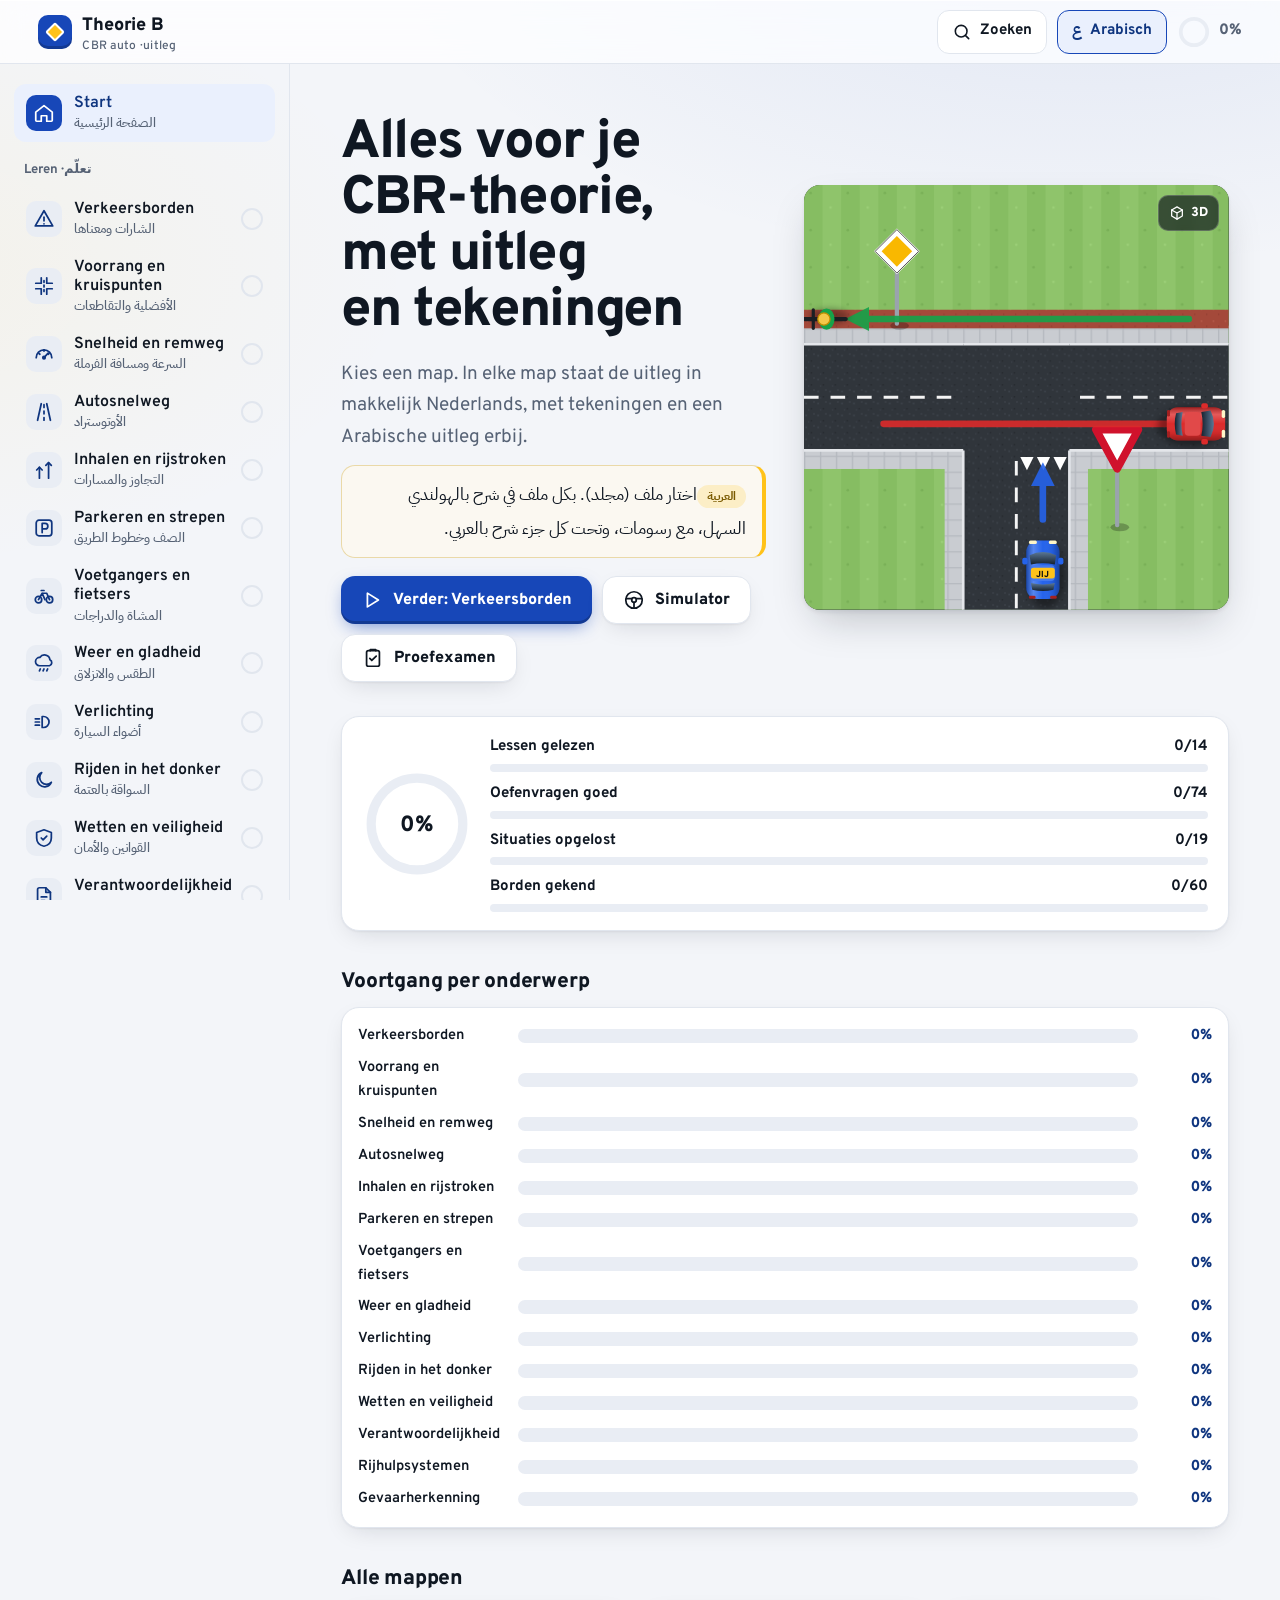
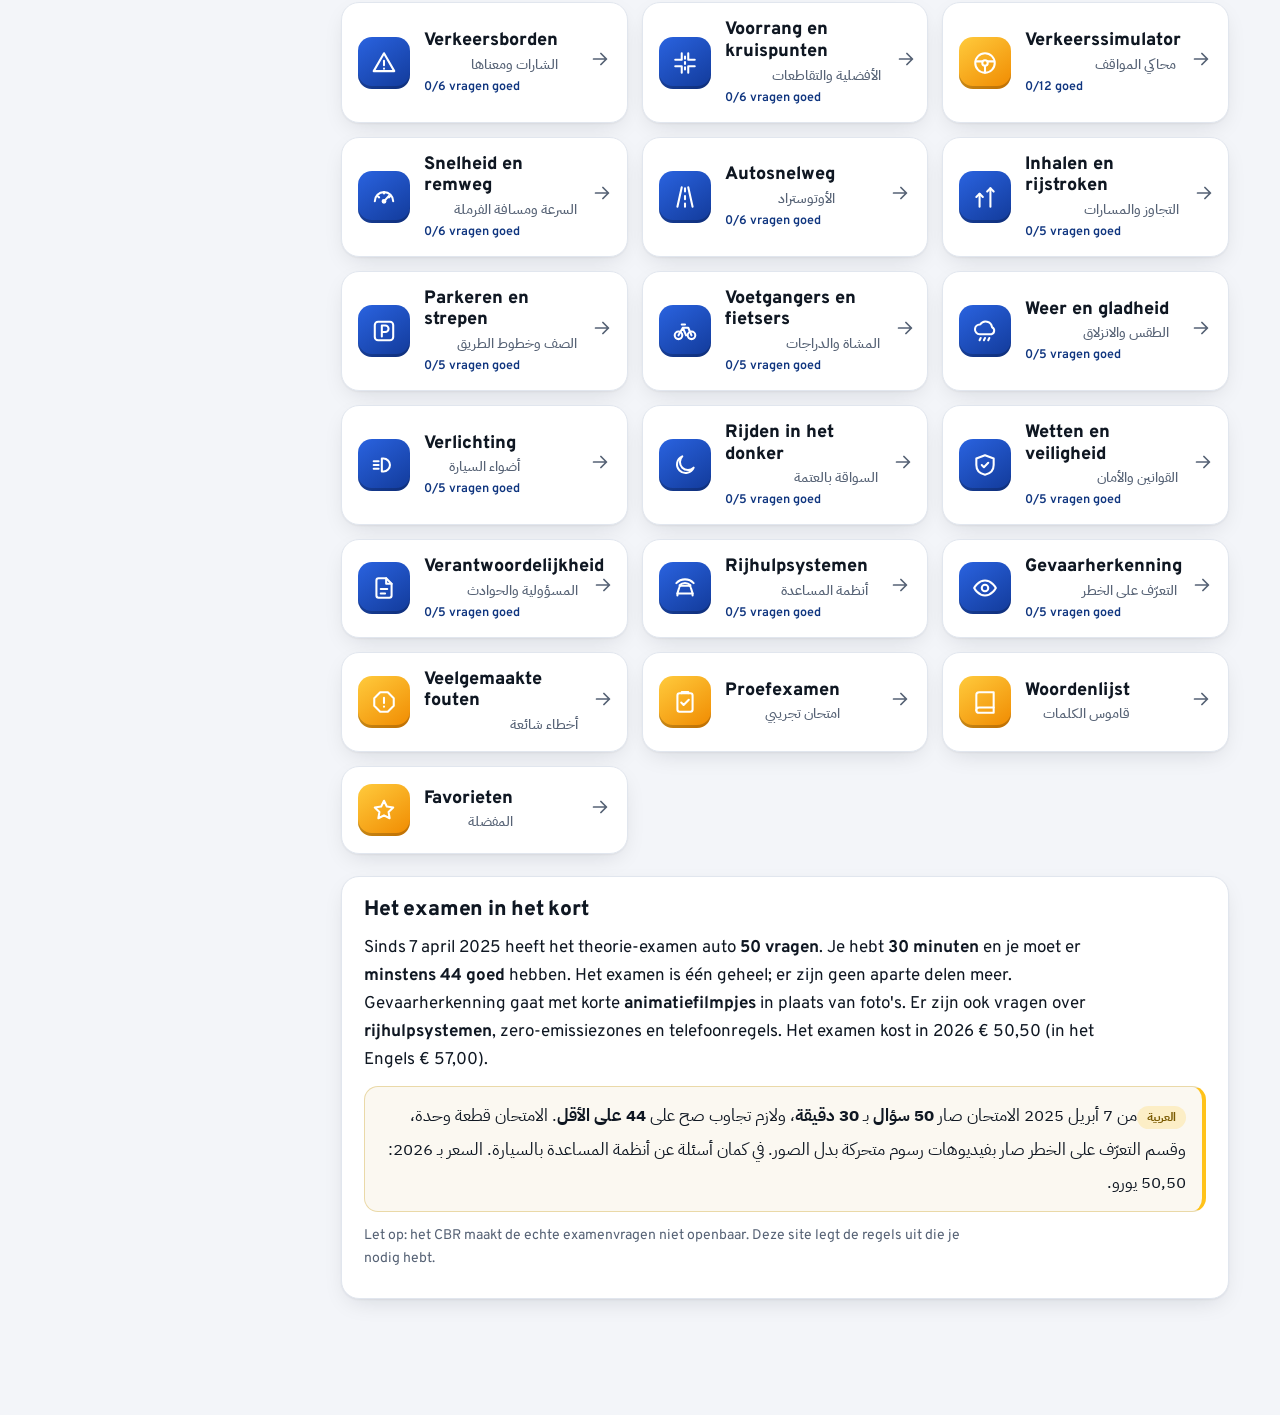
==== index.html @ 8a7d050e "Theorie B: studiesite CBR auto (uitleg, simulator, oefenvragen, proefexamen) Co-Authored-By: Claude " ====
<!DOCTYPE html>
<html lang="nl">
<head>
<meta charset="utf-8">
<meta name="viewport" content="width=device-width, initial-scale=1">
<title>Theorie Auto B – Uitleg</title>
<link rel="preconnect" href="https://fonts.googleapis.com">
<link rel="preconnect" href="https://fonts.gstatic.com" crossorigin>
<link href="https://fonts.googleapis.com/css2?family=Overpass:wght@400;500;600;700;800&family=IBM+Plex+Sans+Arabic:wght@400;500;600;700&display=swap" rel="stylesheet">
<link rel="stylesheet" href="assets/app.css">
<script>new MutationObserver(()=>{for(const c of document.querySelectorAll('.stack td:not([data-l])')){let i=0,p=c;while(p=p.previousElementSibling)i+=p.colSpan;c.dataset.l=c.closest('table').rows[0].cells[i]?.textContent||''}}).observe(document,{childList:true,subtree:true})</script>
</head>
<body>
<svg width="0" height="0" style="position:absolute" aria-hidden="true"><defs>
 <linearGradient id="shine" x1="0" y1="0" x2="1" y2="1"><stop offset="0" stop-color="#fff" stop-opacity=".55"/><stop offset=".38" stop-color="#fff" stop-opacity=".12"/><stop offset=".5" stop-color="#fff" stop-opacity="0"/><stop offset="1" stop-color="#000" stop-opacity=".14"/></linearGradient>
 <linearGradient id="gProg" x1="0" y1="0" x2="1" y2="1"><stop offset="0" stop-color="#2a63e0"/><stop offset="1" stop-color="#18a058"/></linearGradient>
 <linearGradient id="body" x1="0" y1="0" x2="1" y2="0"><stop offset="0" stop-color="#000" stop-opacity=".28"/><stop offset=".22" stop-color="#fff" stop-opacity=".22"/><stop offset=".5" stop-color="#fff" stop-opacity="0"/><stop offset=".8" stop-color="#000" stop-opacity=".08"/><stop offset="1" stop-color="#000" stop-opacity=".32"/></linearGradient>
 <linearGradient id="glass" x1="0" y1="0" x2="0" y2="1"><stop offset="0" stop-color="#5b7896"/><stop offset="1" stop-color="#16222f"/></linearGradient>
 <pattern id="asph" width="9" height="9" patternUnits="userSpaceOnUse"><rect width="9" height="9" fill="#30353b"/><rect x="1" y="2" width="1.3" height="1.3" fill="#3c424a"/><rect x="5" y="6" width="1.2" height="1.2" fill="#272b30"/><rect x="7" y="1" width="1" height="1" fill="#41474f"/><rect x="3" y="7" width="1" height="1" fill="#3a3f46"/></pattern>
 <pattern id="grass" width="28" height="28" patternUnits="userSpaceOnUse"><rect width="28" height="28" fill="#8fc46b"/><rect width="14" height="28" fill="#86bd62"/><circle cx="5" cy="6" r="1" fill="#79b057"/><circle cx="20" cy="17" r="1" fill="#9bcf77"/></pattern>
 <pattern id="walk" width="12" height="12" patternUnits="userSpaceOnUse"><rect width="12" height="12" fill="#c9ccd1"/><path d="M0 .5H12M.5 0V12" stroke="#b5b9bf" stroke-width="1"/></pattern>
 <pattern id="bikep" width="9" height="9" patternUnits="userSpaceOnUse"><rect width="9" height="9" fill="#a4493a"/><rect x="2" y="3" width="1.2" height="1.2" fill="#b65a49"/><rect x="6" y="7" width="1" height="1" fill="#913d30"/></pattern>
 <pattern id="sand" width="10" height="10" patternUnits="userSpaceOnUse"><rect width="10" height="10" fill="#c9a76b"/><circle cx="2" cy="3" r="1" fill="#b8955a"/><circle cx="7" cy="7" r=".9" fill="#d8b87c"/></pattern>
 <pattern id="lot" width="10" height="10" patternUnits="userSpaceOnUse"><rect width="10" height="10" fill="#4a5058"/><rect x="3" y="4" width="1" height="1" fill="#565d66"/></pattern>
 <filter id="shadow" x="-50%" y="-50%" width="200%" height="200%"><feGaussianBlur stdDeviation="2.6"/></filter>
 <marker id="ar" viewBox="0 0 10 10" refX="5" refY="5" markerWidth="3.6" markerHeight="3.6" orient="auto-start-reverse"><path d="M0 0L10 5L0 10z" fill="context-stroke"/></marker>
</defs></svg>

<header class="top">
 <button class="tbtn" id="menuBtn" aria-label="Menu"><svg class="ico" viewBox="0 0 24 24"><path d="M4 7h16M4 12h16M4 17h16"/></svg></button>
 <a class="brand" href="#start"><i><b></b></i><span>Theorie B<small>CBR auto · uitleg</small></span></a>
 <button class="tbtn" id="searchBtn" title="Zoeken (Ctrl+K)"><svg class="ico" viewBox="0 0 24 24"><circle cx="11" cy="11" r="7"/><path d="M20 20l-4-4"/></svg><span class="lbl">Zoeken</span></button>
 <button class="tbtn on" id="arBtn" aria-pressed="true" title="Arabische uitleg tonen/verbergen"><span class="arl">ع</span><span class="lbl">Arabisch</span></button>
 <span class="pchip" title="Je voortgang"><svg viewBox="0 0 36 36"><circle cx="18" cy="18" r="14" fill="none" stroke="var(--bg2)" stroke-width="4"/><circle id="miniRing" cx="18" cy="18" r="14" fill="none" stroke="url(#gProg)" stroke-width="4" stroke-linecap="round" transform="rotate(-90 18 18)" stroke-dasharray="88" stroke-dashoffset="88"/></svg><span id="miniPct">0%</span></span>
</header>

<div class="app">
 <aside class="side" id="side">
  <nav class="nav" id="nav"></nav>
 </aside>
 <div class="scrim" id="scrim"></div>
 <main class="wrap" id="main">
<section class="view" id="v-start">
  <div class="hero">
    <div>
      <h1>Alles voor je CBR-theorie, met uitleg en tekeningen</h1>
      <p class="lead">Kies een map. In elke map staat de uitleg in makkelijk Nederlands, met tekeningen en een Arabische uitleg erbij.</p>
      <div class="ar">اختار ملف (مجلد). بكل ملف في شرح بالهولندي السهل، مع رسومات، وتحت كل جزء شرح بالعربي.</div>
    </div>
    <div data-d="hero"></div>
  </div>
  <div class="folders" id="folders"></div>
  <div class="card" style="margin-top:22px">
    <h3 style="margin-top:0">Het examen in het kort</h3>
    <p>Sinds 7 april 2025 heeft het theorie-examen auto <b>50 vragen</b>. Je hebt <b>30 minuten</b> en je moet er <b>minstens 44 goed</b> hebben. Het examen is één geheel; er zijn geen aparte delen meer. Gevaarherkenning gaat met korte <b>animatiefilmpjes</b> in plaats van foto's. Er zijn ook vragen over <b>rijhulpsystemen</b>, zero-emissiezones en telefoonregels. Het examen kost in 2026 € 50,50 (in het Engels € 57,00).</p>
    <div class="ar">من 7 أبريل 2025 الامتحان صار <b>50 سؤال</b> بـ <b>30 دقيقة</b>، ولازم تجاوب صح على <b>44 على الأقل</b>. الامتحان قطعة وحدة، وقسم التعرّف على الخطر صار بفيديوهات رسوم متحركة بدل الصور. في كمان أسئلة عن أنظمة المساعدة بالسيارة. السعر بـ 2026: 50,50 يورو.</div>
    <p class="note">Let op: het CBR maakt de echte examenvragen niet openbaar. Deze site legt de regels uit die je nodig hebt.</p>
  </div>
</section>

<section class="view" id="v-borden">
  <h2>Verkeersborden</h2>
  <p class="lead">De vorm en de kleur vertellen je al veel. Leer eerst de vormen, dan de borden zelf.</p>
  <div class="scroll"><table class="stack">
    <thead><tr><th>Vorm</th><th>Betekenis</th><th>بالعربي</th></tr></thead>
    <tbody>
      <tr><td>Rond met rode rand</td><td>Verbod: iets mag niet</td><td lang="ar">ممنوع</td></tr>
      <tr><td>Rond en blauw</td><td>Gebod: iets moet</td><td lang="ar">إجباري (لازم)</td></tr>
      <tr><td>Driehoek, punt omhoog, rode rand</td><td>Waarschuwing: let op, gevaar</td><td lang="ar">تحذير، انتبه</td></tr>
      <tr><td>Driehoek, punt omlaag</td><td>Voorrang verlenen</td><td lang="ar">أعطِ أفضلية</td></tr>
      <tr><td>Gele ruit met witte rand</td><td>Voorrangsweg: jij hebt voorrang</td><td lang="ar">طريق إلك فيه الأفضلية</td></tr>
      <tr><td>Blauwe rechthoek</td><td>Aanwijzing of informatie</td><td lang="ar">معلومة أو إرشاد</td></tr>
    </tbody>
  </table></div>
  <div id="signgroups"></div>

<h3>Alle borden: zoeken en filteren</h3>
<p>Zoek op naam of code (bijvoorbeeld <b>B6</b> of <b>parkeren</b>) of kies een soort. Tik op een bord voor een grote weergave. Met de ster bewaar je een bord in je favorieten.</p>
<div class="ar">دوّر على الشارة بالاسم أو الرمز (مثلاً B6) أو اختار نوع. اضغط على أي شارة لتشوفها كبيرة، وبالنجمة بتحفظها بالمفضلة.</div>
<div id="signcat"></div>
<div class="exam"><h4>Onthoud voor het examen</h4><ul>
<li>Rond met rode rand = <b>verbod</b>. Rond en blauw = <b>gebod</b>. Driehoek = <b>waarschuwing</b>.</li>
<li>Een omgekeerde driehoek (B6) en de achthoek (B7, STOP) zie je ook van achteren aan hun vorm.</li>
<li>Een <b>onderbord</b> onder een bord geeft extra uitleg of een uitzondering, bijvoorbeeld “uitgezonderd fietsers”.</li>
<li>Een maximumsnelheid geldt tot een nieuw snelheidsbord of een bord “einde maximumsnelheid” (A2).</li>
<li>Een <b>adviessnelheid</b> (A4, blauw vierkant) is een advies; een rond bord met rode rand (A1) is verplicht.</li>
</ul>
<div class="ar">دائرة بإطار أحمر = ممنوع. دائرة زرقا = إجباري. مثلث = تحذير. المثلث المقلوب وشارة STOP بتعرفهم من ورا من شكلهم. اللوحة الصغيرة تحت الشارة بتعطي شرح إضافي أو استثناء. السرعة القصوى بتضل لحد شارة سرعة جديدة أو شارة نهاية السرعة (A2). السرعة الاستشارية (A4، مربع أزرق) نصيحة، أما الدائرة بإطار أحمر (A1) إجبارية.</div></div>
<div class="example"><h4>Voorbeeld uit de praktijk</h4><p>Je rijdt in een woonwijk en ziet een blauw bord met een huisje en een poppetje (G5). Vanaf hier ben je op een <b>erf</b>: maximaal 15 km/u, voetgangers mogen de hele weg gebruiken en je parkeert alleen in de vakken.</p>
<div class="ar">بحي سكني بتشوف شارة زرقا عليها بيت وشخص (G5). من هون انت بمنطقة «erf»: أقصى سرعة 15 كم/س، والمشاة مسموح يمشوا بكل الشارع، والصف بس بالأماكن المخططة.</div></div>
<div class="quiz" data-topic="borden"></div>


</section>

<section class="view" id="v-voorrang">
  <h2>Voorrang</h2>
  <p class="lead">Voorrang verlenen betekent: de ander kan zonder te remmen of uit te wijken doorrijden.</p>
  <div class="ar">«إعطاء الأفضلية» يعني: تخلّي الثاني يكمّل طريقه بدون ما يضطر يفرمل أو يلف عنك.</div>
  <h3>Wat gaat boven wat?</h3>
  <ol>
    <li><b>Aanwijzingen van een verkeersregelaar</b> (bijvoorbeeld politie)</li>
    <li><b>Verkeerslichten</b></li>
    <li><b>Verkeersborden en haaientanden</b></li>
    <li><b>Gewone verkeersregels</b> (zoals: rechts gaat voor)</li>
  </ol>
  <p>Staat er een bord? Dan geldt het bord, niet de gewone regel.</p>
  <div class="ar">الترتيب من الأقوى للأضعف: ١) شرطي أو منظّم السير ٢) الإشارات الضوئية ٣) الشارات وأسنان القرش ٤) القواعد العادية (مثل: اللي من اليمين أول). إذا في شارة، بتمشي الشارة مو القاعدة العادية.</div>

  <div class="diag"><div data-d="gelijk"></div><div>
    <h3>1. Gelijkwaardig kruispunt: rechts gaat voor</h3>
    <p>Geen borden, geen haaientanden, geen lichten? Dan geef je voorrang aan <b>alle bestuurders van rechts</b>. Dat zijn ook fietsers en brommers. Voetgangers tellen hier niet als bestuurder.</p>
    <div class="order"><span>1 rode auto (van rechts)</span><span>2 jij</span></div>
    <div class="ar">تقاطع بدون شارات ولا أضواء: <b>اللي جاي من يمينك بيمرق أول</b>، حتى لو كان على دراجة.</div>
  </div></div>

  <div class="diag"><div data-d="tram"></div><div>
    <h3>2. De tram gaat voor</h3>
    <p>Op een gelijkwaardig kruispunt heeft de tram <b>altijd</b> voorrang, ook als hij van links komt. Een tram kan niet uitwijken en remt langzaam.</p>
    <div class="order"><span>1 tram</span><span>2 jij</span></div>
    <div class="ar">الترام دايماً إله الأفضلية بالتقاطع المتساوي، حتى لو جاي من الشمال.</div>
  </div></div>

  <div class="diag"><div data-d="haaien"></div><div>
    <h3>3. Haaientanden en het bord “voorrang verlenen”</h3>
    <p>Liggen er <b>haaientanden</b> (witte driehoeken) voor je? Dan laat je al het verkeer op de kruisende weg gaan, van links én van rechts. Je hoeft niet altijd te stoppen: is de weg vrij, dan rijd je door. Bij een <b>STOP-bord</b> moet je wel altijd helemaal stilstaan.</p>
    <div class="order"><span>1 auto op de voorrangsweg (ook van links)</span><span>2 jij</span></div>
    <div class="ar">إذا قدامك أسنان القرش: بتعطي أفضلية لكل اللي على الطريق الثاني، من اليمين والشمال. إذا فاضي بتكمّل بدون وقوف. بس عند شارة STOP لازم توقف كلياً.</div>
  </div></div>

  <div class="diag"><div data-d="afslaan"></div><div>
    <h3>4. Afslaan: rechtdoor op dezelfde weg gaat voor</h3>
    <p>Sla je rechtsaf of linksaf? Dan laat je verkeer gaan dat <b>op dezelfde weg rechtdoor</b> gaat. Dat geldt ook voor de fietser naast je op het fietspad. Kijk in je spiegel en <b>over je schouder</b> (dode hoek).</p>
    <div class="order"><span>1 fietser rechtdoor</span><span>2 jij (rechtsaf)</span></div>
    <div class="ar">إذا بدك تلف، بتخلّي اللي ماشي دغري على نفس الطريق يمرق أول، حتى راكب الدراجة اللي جنبك. شوف بالمرآة ولف راسك للنقطة العمياء.</div>
  </div></div>

  <div class="diag"><div data-d="linksaf"></div><div>
    <h3>5. Linksaf slaan</h3>
    <p>Ga je linksaf? Dan laat je het verkeer dat je <b>tegemoet</b> komt eerst gaan, als het rechtdoor gaat of rechtsaf slaat.</p>
    <div class="order"><span>1 tegenligger rechtdoor</span><span>2 jij (linksaf)</span></div>
    <div class="ar">إذا بدك تلف شمال، بتخلّي السيارة اللي جاية بوجهك تمرق أول (إذا ماشية دغري أو لافّة يمين).</div>
  </div></div>

  <div class="diag"><div data-d="rotonde"></div><div>
    <h3>6. Rotonde</h3>
    <p>Bijna alle rotondes hebben haaientanden en een bord “voorrang verlenen”. Dan heeft het verkeer <b>óp de rotonde</b> voorrang. Je rijdt tegen de klok in. Geef richting aan als je de rotonde <b>verlaat</b>. Fietsers op een fietspad rond de rotonde hebben binnen de bebouwde kom meestal voorrang; kijk naar de haaientanden.</p>
    <div class="order"><span>1 auto op de rotonde</span><span>2 jij</span></div>
    <div class="ar">بالدوّار عادةً في أسنان قرش، يعني اللي <b>جوّا الدوّار</b> إله الأفضلية. بتلف عكس عقارب الساعة، وبتغمّز لما تطلع منه.</div>
  </div></div>

  <h3>Andere belangrijke voorrangsregels</h3>
  <div class="card"><ul>
    <li><b>Uitrit, parkeerplaats of erf verlaten:</b> je laat <b>iedereen</b> voorgaan: auto's, fietsers en voetgangers.</li>
    <li><b>Onverharde weg:</b> kom je van een zandweg, dan geef je voorrang aan verkeer op de verharde weg, ook als dat van links komt.</li>
    <li><b>Zebrapad:</b> laat voetgangers die willen oversteken gaan.</li>
    <li><b>Ambulance, brandweer, politie</b> met blauw zwaailicht <b>én</b> sirene: maak ruimte, rustig, zonder hard te remmen.</li>
    <li><b>Bus binnen de bebouwde kom</b> die van de halte wil wegrijden (richting aan): laat hem gaan.</li>
    <li><b>Rouwstoet:</b> meestal laat je die gaan.</li>
  </ul></div>
  <div class="ar">قواعد ثانية: لما تطلع من مخرج أو موقف أو حي سكني (erf) بتعطي الأفضلية <b>للكل</b>. من طريق ترابي لطريق مزفّت: اللي على المزفّت أول. ممر المشاة: خلي الماشي يقطع. سيارة إسعاف أو إطفاء أو شرطة بضوء أزرق وصفارة: افسح لها بهدوء. الباص داخل البلد إذا بدو يطلع من المحطة: خليه يطلع.</div>

<h3>Kruispunten met verkeerslichten</h3>
<div class="card"><ul>
<li><b>Groen:</b> je mag doorrijden als dat veilig kan. Sla je af? Dan laat je nog steeds voetgangers en fietsers voor die rechtdoor gaan.</li>
<li><b>Geel (oranje):</b> stoppen, behalve als je al zo dichtbij bent dat je niet veilig kunt stoppen.</li>
<li><b>Rood:</b> stoppen voor de stopstreep.</li>
<li><b>Knipperend geel</b> of lichten uit: let goed op. Dan gelden de borden en de gewone voorrangsregels.</li>
</ul></div>
<div class="ar">أخضر: كمّل إذا آمن، وإذا عم تلف خلّي المشاة والدراجات اللي ماشيين دغري يمرقوا. أصفر: وقّف إلا إذا صرت قريب كتير وما فيك توقف بأمان. أحمر: وقّف قبل خط الوقوف. أصفر عم يرمش أو الإشارة طافية: انتبه، بتمشي الشارات وقواعد الأفضلية العادية.</div>
<h3>Voorsorteren en weefvak</h3>
<p><b>Voorsorteren</b> betekent: op tijd in de rijstrook gaan die bij jouw richting hoort. Kijk naar de pijlen op de weg en de borden boven de weg.</p>
<p>Een <b>weefvak</b> is een stuk weg waar een invoegstrook en een uitvoegstrook samen één strook zijn. Wie op zijn eigen rijstrook blijft, heeft voorrang op wie van rijstrook wisselt.</p>
<div class="ar"><b>الاصطفاف المسبق:</b> روح بكّير عالمسار اللي بيناسب وجهتك، وانتبه للأسهم عالأرض والشارات فوق الطريق. <b>الـ weefvak:</b> مقطع فيه مسار الدخول ومسار الخروج نفس المسار. اللي ضل بمساره إله الأفضلية على اللي عم يغيّر مساره.</div>
<details class="more"><summary>Meer uitleg: wie is een “voorrangsvoertuig”?</summary><div>
<p>Een politieauto, ambulance of brandweerwagen is alleen een voorrangsvoertuig als hij <b>zwaailicht én sirene</b> gebruikt. Heeft hij alleen zwaailicht of alleen sirene? Dan is het voor de voorrangsregels een gewoon voertuig.</p>
<p>Fietsers en bromfietsers zijn <b>bestuurders</b>. Voor hen gelden dezelfde voorrangsregels. Een fietser van rechts op een gelijkwaardig kruispunt gaat dus voor.</p>
<div class="ar">سيارة الشرطة أو الإسعاف أو الإطفاء بتكون «مركبة أفضلية» بس إذا مشغّلة <b>الضو الأزرق والصفارة مع بعض</b>. إذا بس واحد منهم، بتعتبر سيارة عادية بقواعد الأفضلية. راكب الدراجة يعتبر «سائق»، يعني نفس القواعد: إذا جاي من يمينك بتقاطع متساوي، هو أول.</div>
</div></details>
<div class="exam"><h4>Onthoud voor het examen</h4><ul>
<li>Volgorde: verkeersregelaar → verkeerslichten → borden/haaientanden → verkeersregels.</li>
<li>Gelijkwaardig kruispunt: bestuurders van <b>rechts</b> gaan voor, ook fietsers. Uitzonderingen: de <b>tram</b>, en verkeer op een <b>verharde</b> weg als jij van een onverharde weg komt.</li>
<li>Afslaan: rechtdoorgaand verkeer op dezelfde weg gaat voor.</li>
<li>Uitrit, erf of parkeerplaats verlaten: iedereen gaat voor.</li>
<li>Rotonde met haaientanden: verkeer óp de rotonde gaat voor.</li>
</ul>
<div class="ar">الترتيب: منظّم السير ← الإشارات الضوئية ← الشارات وأسنان القرش ← القواعد العادية. بالتقاطع المتساوي اللي من اليمين أول، حتى الدراجة، إلا الترام، والطريق المزفّت إذا انت جاي من طريق ترابي. لما تلف: اللي ماشي دغري أول. لما تطلع من مخرج أو erf أو موقف: الكل أول. الدوّار مع أسنان قرش: اللي جوّا أول.</div></div>
<div class="example"><h4>Voorbeeld uit de praktijk</h4><p>Je wilt rechtsaf bij groen licht. Naast je rijdt een fietser die rechtdoor gaat. Ook al is het groen voor jullie allebei: de fietser gaat eerst. Kijk in je spiegel én over je rechterschouder voordat je afslaat.</p>
<div class="ar">بدك تلف يمين والضو أخضر، وجنبك دراجة ماشية دغري. حتى لو الأخضر للتنين: الدراجة أول. طلّع بالمرآة ولف راسك عالكتف اليمين قبل ما تلف.</div></div>
<div class="quiz" data-topic="voorrang"></div>


</section>

<section class="view" id="v-simulator">
  <h2>Verkeerssimulator</h2>
  <p class="lead">Bekijk de situatie, let op de borden en lichten, en kies wie als eerste mag rijden. Daarna zie je de juiste volgorde en de uitleg.</p>
  <div class="ar">شوف الموقف، انتبه للشارات والإشارات الضوئية، واختار مين لازم يمرق أول. بعدها بتشوف الترتيب الصح والشرح.</div>
  <div id="sim"></div>
</section>

<section class="view" id="v-snelheid">
  <h2>Snelheid</h2>
  <p class="lead">Staat er geen bord? Dan gelden deze maximumsnelheden voor een gewone auto.</p>
  <div class="scroll"><table class="stack">
    <thead><tr><th>Waar</th><th>Max.</th><th>بالعربي</th></tr></thead>
    <tbody>
      <tr><td>Binnen de bebouwde kom</td><td class="n">50 km/u</td><td lang="ar">داخل البلد. كتير شوارع فيها 30</td></tr>
      <tr><td>Erf (woonerf)</td><td class="n">15 km/u</td><td lang="ar">حي سكني: أقصى 15 كم/س</td></tr>
      <tr><td>Buiten de bebouwde kom</td><td class="n">80 km/u</td><td lang="ar">خارج البلد</td></tr>
      <tr><td>Autoweg</td><td class="n">100 km/u</td><td lang="ar">طريق سيارات (أحياناً 80)</td></tr>
      <tr><td>Autosnelweg 06:00–19:00</td><td class="n">100 km/u</td><td lang="ar">الأوتوستراد بالنهار</td></tr>
      <tr><td>Autosnelweg 19:00–06:00</td><td class="n">100/120/130</td><td lang="ar">بالليل: حسب الشارة</td></tr>
      <tr><td>Snelweg met aanhanger</td><td class="n">90 km/u</td><td lang="ar">مع مقطورة على الأوتوستراد</td></tr>
    </tbody>
  </table></div>
  <div class="tip"><b>Let op de borden.</b> Op sommige snelwegen geldt sinds 2025 overdag weer 130 km/u, en soms is het hele dag 100 of 80. Het bord langs de weg telt altijd. Je ziet soms twee borden met tijden eronder, bijvoorbeeld “6–19 h”.</div>
  <div class="ar">انتبه للشارات: بعض الأوتوسترادات من 2025 رجعت 130 بالنهار، وبعضها 100 أو 80 طول اليوم. الشارة على الطريق هي اللي بتمشي. أحياناً بتشوف شارتين وتحتهن الوقت مثل «6–19».</div>
  <h3>Pas je snelheid aan</h3>
  <p>De maximumsnelheid is niet altijd een veilige snelheid. Rijd langzamer bij regen, mist, gladheid, in het donker, bij scholen en waar kinderen spelen. Je moet altijd kunnen stoppen binnen de afstand die je vrij ziet.</p>
  <div class="ar">السرعة القصوى مو دايماً آمنة. خفّف بالمطر والضباب والجليد وبالليل وقرب المدارس. لازم دايماً تقدر توقف ضمن المسافة اللي شايفها فاضية.</div>
  <h3>Stopafstand = reactieafstand + remweg</h3>
  <div class="card"><ul>
    <li><b>Reactieafstand:</b> de meters die je rijdt voordat je op de rem trapt (ongeveer 1 seconde).</li>
    <li><b>Remweg:</b> de meters vanaf het remmen tot je stilstaat.</li>
    <li>Rijd je <b>twee keer zo hard</b>, dan wordt je remweg ongeveer <b>vier keer zo lang</b>.</li>
    <li>Op een <b>nat</b> wegdek is de remweg ongeveer twee keer zo lang; op ijs nog veel langer.</li>
  </ul></div>
  <div class="ar"><b>مسافة التوقف = مسافة رد الفعل + مسافة الفرملة.</b> رد الفعل تقريباً ثانية وحدة. إذا سرعتك صارت الضعف، مسافة الفرملة بتصير تقريباً <b>4 أضعاف</b>. على طريق مبلول تقريباً الضعف، وعلى الجليد أكتر بكتير.</div>

<h3>Reken het zelf uit: de vuistregels</h3>
<div class="card">
<p>Voor het theorie-examen leer je deze vuistregels. Ze gaan uit van een reactietijd van ongeveer 1 seconde en een droog wegdek.</p>
<ul>
<li><b>Reactieafstand</b> = (snelheid ÷ 10) × 3</li>
<li><b>Remweg</b> (droog) = (snelheid ÷ 10) × (snelheid ÷ 10)</li>
<li><b>Nat wegdek:</b> remweg × 2</li>
<li><b>Stopafstand</b> = reactieafstand + remweg</li>
</ul>
<p><b>Voorbeeld bij 50 km/u:</b> reactie 5 × 3 = 15 m, remweg 5 × 5 = 25 m, stopafstand ongeveer 40 m.<br><b>Bij 100 km/u:</b> 30 m + 100 m = 130 m.</p>
</div>
<div class="ar">بالامتحان بتتعلم هالقواعد (رد فعل حوالي ثانية وطريق ناشف). <b>مسافة رد الفعل</b> = (السرعة ÷ 10) × 3. <b>مسافة الفرملة</b> (ناشف) = (السرعة ÷ 10) × (السرعة ÷ 10). <b>طريق مبلول:</b> مسافة الفرملة × 2. <b>مسافة التوقف</b> = رد الفعل + الفرملة. مثال 50 كم/س: 15 + 25 = 40 متر تقريباً. 100 كم/س: 30 + 100 = 130 متر.</div>
<h3>Simulator: stop je op tijd?</h3>
<p>Kies je snelheid, het wegdek en je reactietijd. Druk op <b>Start</b>: er rolt een bal de weg op, 45 meter voor je auto. Je ziet hoe ver je nog rijdt tijdens het reageren (geel) en het remmen (rood).</p>
<div class="ar">اختار السرعة ونوع الطريق ووقت رد الفعل، واضغط Start: طابة رح تطلع عالطريق على بعد 45 متر من سيارتك. بتشوف قديش بتمشي وانت عم تتفاعل (أصفر) ووانت عم تفرمل (أحمر).</div>
<div id="stopsim"></div>
<p class="note">De simulator rekent met de vuistregels hierboven. De reactieafstand is precies uitgerekend (snelheid in m/s × reactietijd). In het echt hangt de remweg ook af van je banden, remmen en lading.</p>
<h3>Stopafstand per snelheid (droog wegdek)</h3>
<div id="stopchart"></div>
<details class="more"><summary>Meer uitleg: wat maakt je reactietijd langer?</summary><div>
<p>Vermoeidheid, alcohol, drugs, sommige medicijnen en afleiding (zoals je telefoon) maken je reactietijd langer. Tijdens die tijd rijd je met dezelfde snelheid door. Bij 108 km/u rijd je in 1 seconde al ongeveer 30 meter.</p>
<div class="ar">التعب والكحول والمخدرات وبعض الأدوية والتشتت (مثل التلفون) بيطوّلوا وقت رد الفعل، وبهالوقت السيارة بتكمّل بنفس السرعة. على 108 كم/س بتمشي تقريباً 30 متر بثانية وحدة.</div>
</div></details>
<div class="exam"><h4>Onthoud voor het examen</h4><ul>
<li>Erf: maximaal <b>15 km/u</b>. Binnen de bebouwde kom 50, buiten 80, autoweg 100, autosnelweg 100 overdag of tot 130 volgens de borden.</li>
<li>Twee keer zo hard = vier keer zo lange remweg.</li>
<li>Nat wegdek: remweg ongeveer twee keer zo lang.</li>
<li>Stopafstand = reactieafstand + remweg.</li>
</ul>
<div class="ar">erf: أقصى 15 كم/س. داخل البلد 50، خارجها 80، طريق السيارات 100، الأوتوستراد 100 بالنهار أو لحد 130 حسب الشارات. ضعف السرعة = 4 أضعاف مسافة الفرملة. الطريق المبلول: مسافة الفرملة تقريباً الضعف.</div></div>
<div class="quiz" data-topic="snelheid"></div>


</section>

<section class="view" id="v-snelweg">
  <h2>Autosnelweg</h2>
  <div class="diag"><div data-d="invoegen"></div><div>
    <h3>Invoegen</h3>
    <p>Gebruik de <b>hele invoegstrook</b> om op snelheid te komen, tot ongeveer de snelheid van het verkeer op de snelweg. Geef richting aan, kijk in je spiegel en over je schouder, en voeg in waar een gat is. Het verkeer op de doorgaande rijbaan heeft voorrang. Stop niet op de invoegstrook als het niet nodig is.</p>
    <div class="ar">استعمل كل مسار الدخول لتوصل لسرعة السيارات. غمّز، شوف بالمرآة ولف راسك، وادخل بأول فراغ. اللي على الأوتوستراد إلهم الأفضلية.</div>
  </div></div>
  <h3>Rijden op de snelweg</h3>
  <ul>
    <li><b>Rechts houden.</b> De linkerstroken zijn om in te halen.</li>
    <li>Niet keren, niet achteruitrijden, niet stoppen op de rijbaan.</li>
    <li><b>Uitvoegen:</b> ga op tijd naar rechts, gebruik de uitvoegstrook om af te remmen, niet de snelweg zelf.</li>
    <li><b>Vluchtstrook:</b> alleen voor nood en pech.</li>
    <li><b>Spitsstrook / plusstrook:</b> alleen open als het matrixbord erboven een snelheid of groene pijl laat zien.</li>
  </ul>
  <div class="ar">ضل عاليمين، المسارات الشمال للتجاوز. ممنوع تلف أو ترجع لورا أو توقف عالطريق. للخروج: روح يمين من بكير وفرمل على مسار الخروج مو عالأوتوستراد. مسار الطوارئ بس للعطل والخطر. مسار الذروة بس إذا فوقه سرعة أو سهم أخضر.</div>
  <h3>Matrixborden boven de rijstrook</h3>
  <div class="signs" id="matrix"></div>
  <h3>Pech op de snelweg</h3>
  <div class="card"><ol>
    <li>Ga zo ver mogelijk naar rechts, het liefst op de <b>vluchtstrook</b>.</li>
    <li>Zet je <b>alarmlichten</b> aan.</li>
    <li>Trek, als je dat hebt, een <b>veiligheidshesje</b> aan.</li>
    <li>Stap uit aan de <b>rechterkant</b> en ga <b>achter de vangrail</b> staan.</li>
    <li>Bel de pechhulp. Is het gevaarlijk? Bel <b>112</b>.</li>
  </ol></div>
  <div class="ar">إذا تعطلت: روح يمين قد ما فيك (مسار الطوارئ)، شغّل أضواء الخطر، البس السترة العاكسة إذا عندك، انزل من الجهة اليمين وروح <b>ورا الحاجز الحديدي</b>، واتصل بالمساعدة أو 112 إذا في خطر.</div>

<h3>Wie mag op de snelweg?</h3>
<p>Op een autosnelweg mogen alleen motorvoertuigen die minstens <b>60 km/u</b> kunnen en mogen rijden. Op een autoweg is dat 50 km/u. Er is <b>geen minimumsnelheid</b>: maar te langzaam rijden kan gevaarlijk zijn als het andere verkeer veel harder gaat.</p>
<div class="ar">عالأوتوستراد بس المركبات اللي بتقدر ومسموح إلها تمشي <b>60 كم/س</b> على الأقل (وعلى طريق السيارات 50). ما في حد أدنى للسرعة، بس المشي ببطء كتير خطر إذا الباقي ماشيين أسرع بكتير.</div>
<h3>Ritsen</h3>
<div class="diag"><div data-d="ritsen"></div><div>
<p>Valt er een rijstrook weg (bijvoorbeeld bij werkzaamheden)? Dan blijf je op je eigen strook rijden tot <b>vlak voor de versmalling</b> en voeg je pas daar in. Het verkeer op de doorgaande strook laat <b>om de beurt één auto</b> invoegen.</p>
<div class="ar">إذا في مسار عم يخلص (مثلاً بسبب أشغال): بتضل بمسارك لحد <b>قبل التضييق بالضبط</b> وهونيك بتدخل. واللي عالمسار المكمّل بيخلّوا <b>سيارة وحدة بالدور</b> تدخل (متل السحّاب).</div>
</div></div>
<h3>Invoegen en uitvoegen: de details</h3>
<ul>
<li>Bij het invoegen is <b>richting aangeven verplicht</b>.</li>
<li>Op de invoegstrook mag je een langzame vrachtauto rechts voorbij rijden om ervoor in te voegen.</li>
<li>Ergens uitvoegen om verderop weer in te voegen (om de file te ontwijken) is <b>verboden</b>.</li>
<li>Bij het uitvoegen rem je pas af op de <b>uitvoegstrook / afrit</b>, niet op de snelweg.</li>
<li>De <b>blokmarkering</b> (korte brede witte blokken) laat zien waar je mag in- of uitvoegen.</li>
</ul>
<div class="ar">بالدخول <b>الغمّاز إجباري</b>. على مسار الدخول مسموح تمرق شاحنة بطيئة من اليمين لتدخل قدامها. ممنوع تطلع وترجع تدخل لتهرب من العجقة. بالخروج بتفرمل على <b>مسار الخروج</b> مو عالأوتوستراد. المربعات البيضا العريضة (blokmarkering) بتورجيك وين بتقدر تدخل أو تطلع.</div>
<div class="exam"><h4>Onthoud voor het examen</h4><ul>
<li>Maximum op de autosnelweg: 130 km/u, tenzij borden iets anders zeggen (vaak 100 overdag).</li>
<li>Rood kruis boven je strook: strook dicht, verlaten.</li>
<li>Ritsen: tot vlak voor de versmalling doorrijden, dan om en om.</li>
<li>Weefvak: wie op zijn strook blijft heeft voorrang.</li>
</ul>
<div class="ar">أقصى سرعة عالأوتوستراد 130 إلا إذا الشارات غير هيك (غالباً 100 بالنهار). إكس أحمر: المسار مسكّر. السحّاب: لحد قبل التضييق وبعدين واحد بواحد. الـ weefvak: اللي ضل بمساره إله الأفضلية.</div></div>
<div class="quiz" data-topic="snelweg"></div>


</section>

<section class="view" id="v-inhalen">
  <h2>Inhalen en afstand houden</h2>
  <h3>Inhalen</h3>
  <p>Je haalt in aan de <b>linkerkant</b>. Na het inhalen ga je weer naar rechts, zonder de ingehaalde auto te hinderen.</p>
  <p><b>Rechts inhalen mag alleen</b> als de bestuurder voor je linksaf slaat (en naar links is gegaan), en in de file op de snelweg wanneer alle rijstroken langzaam rijden. Een tram mag je ook rechts inhalen.</p>
  <p><b>Niet inhalen</b> vlak voor en op een zebrapad of spoorwegovergang, over een doorgetrokken streep, of als je niet ver genoeg vooruit kunt kijken (bocht, heuvel).</p>
  <div class="ar">التجاوز من <b>الشمال</b>، وبعدين بترجع يمين. من اليمين بس: إذا اللي قدامك عم يلف شمال، أو بالعجقة على الأوتوستراد لما كل المسارات بطيئة، وكمان الترام. ممنوع تتجاوز قبل أو على ممر المشاة أو سكة القطار، ولا فوق خط متواصل، ولا إذا ما بتشوف بعيد (كوع أو طلعة).</div>
  <div class="diag"><div data-d="afstand"></div><div>
    <h3>De twee-secondenregel</h3>
    <p>Kies een punt langs de weg, zoals een paal. Als de auto voor je die paal passeert, tel je: “éénentwintig, tweeëntwintig”. Pas daarna mag jij bij de paal zijn. Bij regen, mist of gladheid houd je <b>meer</b> afstand.</p>
    <div class="ar">اختار عمود عالطريق. لما السيارة اللي قدامك تفوته، عدّ ثانيتين. بعدها بس انت بتوصل عليه. بالمطر والضباب والجليد خلي مسافة <b>أكبر</b>.</div>
  </div></div>

<h3>Van rijstrook wisselen in 5 stappen</h3>
<ol class="steps">
<li><b>Kijk</b> in je binnenspiegel en buitenspiegel.</li>
<li><b>Geef richting aan</b> op tijd.</li>
<li><b>Kijk over je schouder</b> in de dode hoek.</li>
<li><b>Wissel rustig</b> van rijstrook, zonder iemand te hinderen.</li>
<li><b>Zet je richtingaanwijzer uit.</b></li>
</ol>
<div class="ar">تغيير المسار بـ 5 خطوات: ١) طلّع بالمرآة الداخلية والجانبية ٢) غمّز بكّير ٣) لف راسك للنقطة العمياء ٤) غيّر المسار بهدوء بدون ما تضايق حدا ٥) طفّي الغمّاز.</div>
<details class="more"><summary>Meer uitleg: fietsers en brommers inhalen</summary><div>
<p>Houd veel ruimte als je een fietser inhaalt. Fietsers kunnen slingeren, zeker kinderen, bij wind of als ze omkijken. Is de weg te smal of komt er een tegenligger? Wacht dan achter de fietser tot je veilig kunt inhalen.</p>
<div class="ar">خلّي مسافة كبيرة لما تتجاوز دراجة، لأنها ممكن تميل (خاصة الولاد، أو بالهوا). إذا الطريق ضيق أو في سيارة جاية، استنى ورا الدراجة لحد ما يصير آمن.</div>
</div></details>
<div class="exam"><h4>Onthoud voor het examen</h4><ul>
<li>Inhalen gebeurt links. Rechts mag alleen in een paar situaties.</li>
<li>Niet inhalen vlak voor en op een zebrapad of een overweg.</li>
<li>Twee-secondenregel: minimaal 2 seconden afstand, bij slecht weer meer.</li>
</ul>
<div class="ar">التجاوز من الشمال، ومن اليمين بس بحالات قليلة. ممنوع تتجاوز قبل أو على ممر المشاة أو سكة القطار. قاعدة الثانيتين، وبالطقس السيئ أكتر.</div></div>
<div class="quiz" data-topic="inhalen"></div>


</section>

<section class="view" id="v-parkeren">
  <h2>Stilstaan, parkeren en wegmarkeringen</h2>
  <div class="card">
    <p><b>Stilstaan</b> = kort stoppen om iemand in of uit te laten stappen, of om direct te laden of te lossen.</p>
    <p><b>Parkeren</b> = je auto langer laten staan dan daarvoor nodig is.</p>
  </div>
  <div class="ar"><b>الوقوف (stilstaan)</b> = توقف شوي لحدا ينزل أو يطلع، أو لتحميل وتنزيل مباشر. <b>الصفّ (parkeren)</b> = تترك السيارة أكتر من هيك.</div>
  <div class="diag"><div data-d="strepen"></div><div>
    <h3>Strepen op de weg</h3>
    <ul>
      <li><b>Witte doorgetrokken streep:</b> je mag er niet overheen en er niet op rijden.</li>
      <li><b>Witte onderbroken streep:</b> je mag erover als het veilig is.</li>
      <li><b>Gele doorgetrokken streep</b> langs de stoeprand: <b>stilstaan verboden</b> (dus ook parkeren).</li>
      <li><b>Gele onderbroken streep:</b> <b>parkeren verboden</b>, kort stilstaan mag.</li>
    </ul>
    <div class="ar">خط أبيض متواصل: ممنوع تعبره. خط أبيض متقطع: مسموح إذا آمن. أصفر متواصل جنب الرصيف: ممنوع حتى توقف. أصفر متقطع: ممنوع تصفّ، بس الوقوف القصير مسموح.</div>
  </div></div>
  <h3>Hier mag je niet parkeren</h3>
  <div class="card"><ul>
    <li>Binnen <b>5 meter</b> van een kruispunt.</li>
    <li>Voor een uitrit of op een fietspad, voetpad of stoep (tenzij een bord het toestaat).</li>
    <li>Bij een bord parkeerverbod of een gele onderbroken streep.</li>
    <li>Op een invalidenparkeerplaats zonder kaart.</li>
    <li>Op een autosnelweg of autoweg (behalve op een parkeerplaats).</li>
    <li>Ergens waar je gevaar of hinder geeft (bijvoorbeeld in een bocht).</li>
  </ul></div>
  <div class="ar">ممنوع تصفّ: أقرب من <b>5 متر</b> من التقاطع، قدام مخرج، على مسار الدراجات أو الرصيف، عند شارة منع الصف أو الخط الأصفر المتقطع، بمكان المعاقين بدون بطاقة، على الأوتوستراد، وبأي مكان بيعمل خطر (مثل الكوع).</div>
  <div class="tip"><b>Blauwe zone:</b> hier mag je gratis parkeren, maar alleen kort en met een <b>parkeerschijf</b> achter je voorruit. Op het bord staat hoe lang.</div>
  <div class="ar">المنطقة الزرقاء: الصف ببلاش بس لوقت قصير، ولازم تحط <b>قرص الوقت</b> ورا الزجاج الأمامي.</div>

<h3>Meer parkeerborden</h3>
<div class="signs" id="parkSigns"></div>
<details class="more"><summary>Meer uitleg: verlichting bij het parkeren</summary><div>
<p>Parkeer je in het donker <b>buiten de bebouwde kom</b> of op de rijbaan? Dan moet je <b>stadslicht</b> laten branden, zodat anderen je auto zien.</p>
<div class="ar">إذا صفّيت بالعتمة <b>خارج البلد</b> أو عالطريق نفسه، لازم تخلّي <b>ضو الصف (stadslicht)</b> شغّال لحتى الناس يشوفوا سيارتك.</div>
</div></details>
<div class="exam"><h4>Onthoud voor het examen</h4><ul>
<li>Stilstaan = kort stoppen voor in- of uitstappen of laden en lossen. Parkeren = langer.</li>
<li>Niet parkeren binnen 5 meter van een kruispunt.</li>
<li>Gele doorgetrokken streep: stilstaan verboden. Gele onderbroken streep: parkeren verboden.</li>
<li>Blauwe zone: parkeerschijf achter de voorruit.</li>
</ul>
<div class="ar">الوقوف = توقف قصير للنزول أو التحميل. الصف = أطول. ممنوع الصف أقرب من 5 متر من التقاطع. أصفر متواصل: ممنوع الوقوف. أصفر متقطع: ممنوع الصف. المنطقة الزرقا: قرص الوقت ورا الزجاج.</div></div>
<div class="quiz" data-topic="parkeren"></div>


</section>

<section class="view" id="v-voetfiets">
  <h2>Voetgangers en fietsers</h2>
  <p class="lead">Voetgangers en fietsers zijn kwetsbaar: ze hebben geen kooi van metaal om zich heen. Daarom moet jij als automobilist extra opletten.</p>
  <div class="ar">المشاة وراكبي الدراجات ضعاف لأنه ما في حواليهم حديد يحميهم، فلازم انت كسائق تنتبه أكتر.</div>
  <div class="diag"><div data-d="zebra"></div><div>
    <h3>Zebrapad</h3>
    <p>Bij een zebrapad moet je voetgangers die <b>op</b> het zebrapad lopen of die <b>op het punt staan</b> over te steken, voor laten gaan. Rijd daarom rustig naar een zebrapad toe en kijk goed naar de stoep.</p>
    <div class="order"><span>1 voetganger</span><span>2 jij</span></div>
    <div class="ar">عند ممر المشاة (الزيبرا) لازم تخلّي الماشي اللي <b>عالممر</b> أو اللي <b>بدو يقطع</b> يمرق أول. قرّب من الزيبرا بهدوء وطلّع عالرصيف منيح.</div>
  </div></div>
  <h3>Geen zebrapad?</h3>
  <p>Is er geen oversteekplaats, dan hoef je een voetganger in principe niet voor te laten gaan. <b>Uitzondering:</b> blinden en slechtzienden met een <b>witte stok</b>, en mensen die zich zichtbaar moeilijk voortbewegen, laat je <b>altijd</b> voorgaan.</p>
  <div class="ar">إذا ما في ممر مشاة، مبدئياً مو مجبور تخلّي الماشي يمرق. <b>الاستثناء:</b> الأعمى أو ضعيف النظر مع <b>عصا بيضا</b>، وأي حدا واضح إنه بيمشي بصعوبة: هدول <b>دايماً</b> بتخلّيهم يمرقوا.</div>
  <h3>Fietsers</h3>
  <div class="card"><ul>
    <li>Fietsers zijn <b>bestuurders</b>. Voor hen gelden dezelfde voorrangsregels als voor jou.</li>
    <li>Op een <b>erf</b> mogen voetgangers de hele weg gebruiken, ook de rijbaan. Rijd maximaal 15 km/u.</li>
    <li>In een <b>fietsstraat</b> (bord L51, “auto te gast”) zijn fietsers de belangrijkste weggebruikers. Auto's mogen er rijden, maar passen zich aan.</li>
    <li>Sla je af? Fietsers die rechtdoor gaan, gaan voor. Kijk in de <b>dode hoek</b>.</li>
    <li>Stap je uit na het parkeren? Kijk eerst achterom of er een fietser aankomt voordat je je portier opent.</li>
  </ul></div>
  <div class="ar">راكب الدراجة «سائق»، نفس قواعد الأفضلية. بالـ erf المشاة مسموح يمشوا بكل الشارع وانت أقصى 15 كم/س. بشارع الدراجات (L51 «السيارة ضيف») الدراجات هي الأهم، والسيارات مسموح تمشي بس بتتأقلم. إذا عم تلف: الدراجة اللي ماشية دغري أول، طلّع بالنقطة العمياء. قبل ما تفتح الباب بعد الصف، طلّع لورا إذا في دراجة جاية.</div>
  <div class="example"><h4>Voorbeeld uit de praktijk</h4><p>Je rijdt door een straat met geparkeerde auto's. Tussen twee auto's zie je alleen de voeten van een kind. Laat gas los en wees klaar om te remmen: het kind kan zomaar de straat op lopen.</p>
  <div class="ar">ماشي بشارع فيه سيارات مصفوفة، وبين سيارتين بتشوف بس رجلين ولد. شيل رجلك عن البنزين وكون جاهز تفرمل، لأنه الولد ممكن يطلع فجأة عالشارع.</div></div>
  <div class="exam"><h4>Onthoud voor het examen</h4><ul>
    <li>Zebrapad: voetgangers op of bij het zebrapad gaan voor.</li>
    <li>Witte stok of moeilijk lopen: altijd voor laten gaan, ook zonder zebrapad.</li>
    <li>Fietsers zijn bestuurders: rechts gaat voor geldt ook voor hen.</li>
    <li>Erf: voetgangers mogen de hele weg gebruiken, max. 15 km/u.</li>
  </ul>
  <div class="ar">الزيبرا: المشاة عليها أو جنبها أول. عصا بيضا أو مشي صعب: دايماً أول حتى بدون زيبرا. الدراجة «سائق»: اليمين أول بتنطبق عليها. erf: المشاة بكل الشارع، أقصى 15.</div></div>
  <div class="quiz" data-topic="voetfiets"></div>
</section>

<section class="view" id="v-weer">
  <h2>Weer en gladheid</h2>
  <p class="lead">Regen, mist, sneeuw, ijzel en wind maken rijden moeilijker. Rijd langzamer, houd meer afstand en kijk verder vooruit.</p>
  <div class="ar">المطر والضباب والثلج والجليد والهوا بيصعّبوا السواقة. خفّف السرعة، خلّي مسافة أكبر، وطلّع لبعيد.</div>
  <div class="weatherbox" id="weather"></div>
  <h3>Regen en aquaplaning</h3>
  <p>Bij <b>aquaplaning</b> kunnen je banden het water niet snel genoeg wegduwen. Er komt een laagje water tussen de band en de weg. Je kunt dan niet goed sturen of remmen.</p>
  <div class="card"><b>Wat doe je?</b><ol>
    <li>Blijf rustig en <b>laat het gas los</b> (in een automaat: rustig loslaten).</li>
    <li>Houd het stuur <b>recht</b> met twee handen.</li>
    <li><b>Rem niet hard</b> en stuur niet wild: dan kun je gaan slippen.</li>
    <li>Krijg je weer grip, stuur dan rustig verder.</li>
  </ol>
  <p><b>Voorkomen:</b> rijd langzamer op een kletsnat wegdek, zorg voor goede banden en gebruik liever geen cruisecontrol.</p></div>
  <div class="ar">بالـ aquaplaning الدواليب ما بتقدر تبعد المي بسرعة، فبتصير طبقة مي بين الدولاب والطريق وما بتقدر تلف أو تفرمل منيح. <b>شو بتعمل؟</b> ١) اهدى و<b>شيل رجلك عن البنزين</b> ٢) خلّي المقود <b>دغري</b> بإيديك التنتين ٣) <b>لا تفرمل بقوة</b> ولا تلف بعنف لأنك ممكن تتزحلق ٤) لما يرجع الثبات، لف بهدوء. <b>للوقاية:</b> خفّف عالطريق المبلول كتير، دواليب منيحة، والأفضل بلا مثبّت سرعة.</div>
  <h3>Mist</h3>
  <p>Zet je dimlicht aan. Mistlicht voor mag bij ernstig slecht zicht. Het <b>mistachterlicht</b> alleen bij mist of sneeuwval en zicht minder dan <b>50 meter</b>. Houd veel afstand: in mist lijken afstanden groter dan ze zijn.</p>
  <div class="ar">شغّل الضو العادي. ضو الضباب القدامي مسموح إذا الرؤية سيئة كتير. الخلفي بس بالضباب أو الثلج والرؤية أقل من <b>50 متر</b>. خلّي مسافة كبيرة، لأنه بالضباب المسافات بتبيّن أكبر من حقيقتها.</div>
  <h3>Sneeuw, ijzel en slippen</h3>
  <div class="card"><ul>
    <li>Bij gladheid is je remweg ongeveer <b>twee keer zo lang</b> (of langer).</li>
    <li>Rem, stuur en geef gas <b>rustig</b>. Gebruik een hoge versnelling.</li>
    <li>Raak je in een slip? Kijk naar waar je heen wilt, laat het gas los en stuur rustig tegen.</li>
    <li>Pas op op <b>bruggen en viaducten</b>: daar wordt het vaak eerst glad.</li>
    <li>Winterbanden zijn in Nederland <b>niet verplicht</b>, maar wel aan te raden in de winter.</li>
  </ul></div>
  <div class="ar">بالجليد مسافة الفرملة تقريباً <b>الضعف</b> أو أكتر. فرمل ولف ودوس بنزين <b>بهدوء</b>. إذا تزحلقت: طلّع عالمكان اللي بدك تروح عليه، شيل رجلك، ولف عكس الانزلاق بهدوء. الجسور بتجلّد أول. دواليب الشتا <b>مو إجبارية</b> بهولندا بس منصوح فيها.</div>
  <h3>Harde wind en laagstaande zon</h3>
  <p>Bij harde (zij)wind houd je het stuur stevig vast, vooral op bruggen, bij open stukken en als je een vrachtauto inhaalt. Het bord J31 waarschuwt voor zijwind. Bij laagstaande zon gebruik je je zonneklep en houd je je voorruit schoon.</p>
  <div class="ar">بالهوا القوي (من الجنب) امسك المقود منيح، خاصة عالجسور والأماكن المفتوحة ولما تتجاوز شاحنة. شارة J31 بتحذّر من الهوا الجانبي. إذا الشمس واطية استعمل الواقي ونظّف الزجاج.</div>
  <div class="exam"><h4>Onthoud voor het examen</h4><ul>
    <li>Aquaplaning: gas los, stuur recht, niet hard remmen.</li>
    <li>Gladheid: remweg ongeveer 2× zo lang; alles rustig doen.</li>
    <li>Mistachterlicht alleen bij zicht &lt; 50 m door mist of sneeuw.</li>
    <li>Winterbanden niet verplicht in Nederland.</li>
  </ul>
  <div class="ar">aquaplaning: شيل رجلك، المقود دغري، لا تفرمل بقوة. الجليد: الفرملة تقريباً الضعف، كل شي بهدوء. ضو الضباب الخلفي بس إذا الرؤية أقل من 50 متر. دواليب الشتا مو إجبارية.</div></div>
  <div class="quiz" data-topic="weer"></div>
</section>

<section class="view" id="v-verlichting">
  <h2>Verlichting</h2>
  <div class="scroll"><table class="stack">
    <thead><tr><th>Licht</th><th>Wanneer</th><th>بالعربي</th></tr></thead>
    <tbody>
      <tr><td>Dimlicht</td><td>In het donker, en overdag bij slecht zicht (regen, mist, sneeuw).</td><td lang="ar">الضوء العادي: بالليل، وبالنهار إذا الرؤية سيئة.</td></tr>
      <tr><td>Grootlicht</td><td>Buiten in het donker als niemand je tegemoet komt. Uit bij tegenliggers en als je achter iemand rijdt.</td><td lang="ar">الضوء العالي: بالليل خارج البلد. طفيه إذا في سيارة جاية أو قدامك.</td></tr>
      <tr><td>Mistlicht voor</td><td>Alleen als mist, sneeuw of regen het zicht ernstig belemmert (richtlijn: minder dan 200 m).</td><td lang="ar">ضوء الضباب القدامي: بس إذا الرؤية سيئة كتير (أقل من 200 متر تقريباً).</td></tr>
      <tr><td>Mistachterlicht</td><td>Alleen bij mist of sneeuwval met zicht <b>minder dan 50 m</b>. <b>Niet</b> bij regen.</td><td lang="ar">ضوء الضباب الخلفي: بس بالضباب أو الثلج والرؤية <b>أقل من 50 متر</b>. ممنوع بالمطر.</td></tr>
      <tr><td>Alarmlichten</td><td>Bij pech of als je op de snelweg plotseling een file nadert (om achterliggers te waarschuwen).</td><td lang="ar">أضواء الخطر: عند العطل، أو لتنبّه اللي وراك إذا فجأة في عجقة.</td></tr>
    </tbody>
  </table></div>
  <div class="tip"><b>Handig:</b> hectometerpaaltjes langs de weg staan 100 meter uit elkaar. Zie je het volgende paaltje niet meer? Dan is je zicht minder dan 100 meter.</div>
  <div class="ar">نصيحة: العواميد الصغيرة جنب الطريق (hectometerpaaltjes) بين كل وحدة والتانية 100 متر. إذا ما بتشوف اللي بعدها، الرؤية أقل من 100 متر.</div>

<div class="exam"><h4>Onthoud voor het examen</h4><ul>
<li>In het donker is dimlicht verplicht.</li>
<li>Mistachterlicht alleen bij mist of sneeuwval en zicht minder dan 50 meter; nooit bij gewone regen.</li>
<li>Achterlichten branden altijd mee met dimlicht, grootlicht, stadslicht of mistlicht.</li>
</ul>
<div class="ar">بالعتمة الضو العادي (dimlicht) إجباري. ضو الضباب الخلفي بس بالضباب أو الثلج والرؤية أقل من 50 متر، أبداً مو بالمطر العادي. الأضواء الخلفية دايماً شغالة مع باقي الأضواء.</div></div>
<div class="quiz" data-topic="verlichting"></div>


</section>

<section class="view" id="v-nacht">
  <h2>Rijden in het donker</h2>
  <p class="lead">In het donker zie je minder en word je minder goed gezien. Licht, schone ruiten en uitgerust zijn zijn dan extra belangrijk.</p>
  <div class="ar">بالعتمة بتشوف أقل والناس بتشوفك أقل، فالأضواء والزجاج النظيف وإنك تكون مرتاح أهم من العادة.</div>
  <div id="beam"></div>
  <h3>De regels</h3>
  <div class="card"><ul>
    <li>In het donker is <b>dimlicht verplicht</b>. Overdag bij slecht zicht mag het ook.</li>
    <li><b>Grootlicht</b> mag in het donker, binnen en buiten de bebouwde kom, maar <b>niet</b> als er een tegenligger aankomt of als je vlak achter iemand rijdt.</li>
    <li>De achterlichten branden altijd mee met je andere verlichting.</li>
    <li>Parkeer je in het donker buiten de bebouwde kom of op de rijbaan? Dan stadslicht aan.</li>
  </ul></div>
  <div class="ar">بالعتمة <b>الضو العادي إجباري</b>، وبالنهار مسموح إذا الرؤية سيئة. <b>الضو العالي</b> مسموح بالعتمة داخل وخارج البلد، بس <b>لا</b> إذا في سيارة جاية بوجهك أو إذا انت قريب ورا حدا. الأضواء الخلفية دايماً شغالة. إذا صفّيت بالعتمة خارج البلد أو عالطريق: ضو الصف.</div>
  <h3>Verblinding</h3>
  <p>Word je verblind door een tegenligger? Kijk dan naar de <b>rechterkant</b> van je eigen weghelft, niet in de lampen. Rijd langzamer. Een vieze voorruit maakt verblinding erger: houd je ruiten schoon, ook van binnen.</p>
  <div class="ar">إذا ضو سيارة جاية عماك، طلّع على <b>الطرف اليمين</b> من مسارك مو عالأضواء، وخفّف السرعة. الزجاج الوسخ بيزيد العمى، فنظّفه من برّا ومن جوّا.</div>
  <details class="more"><summary>Meer uitleg: moe achter het stuur</summary><div>
  <p>'s Nachts ben je sneller moe. Vermoeidheid maakt je reactietijd langer, net als alcohol. Neem op tijd pauze en rijd niet als je erg moe bent. Een raam open of harde muziek helpt maar heel kort.</p>
  <div class="ar">بالليل بتتعب أسرع، والتعب بيطوّل رد الفعل متل الكحول. ارتاح بالوقت، ولا تسوق إذا تعبان كتير. فتح الشباك أو الموسيقى العالية بيساعدوا لوقت قصير كتير بس.</div>
  </div></details>
  <div class="exam"><h4>Onthoud voor het examen</h4><ul>
    <li>Dimlicht verplicht in het donker.</li>
    <li>Grootlicht uit bij tegenliggers en als je dicht achter iemand rijdt.</li>
    <li>Verblind? Kijk naar de rechterkant van je weghelft en rijd langzamer.</li>
  </ul>
  <div class="ar">الضو العادي إجباري بالعتمة. طفّي العالي إذا في سيارة جاية أو إذا قريب ورا حدا. إذا انعميت: طلّع يمين مسارك وخفّف.</div></div>
  <div class="quiz" data-topic="nacht"></div>
</section>

<section class="view" id="v-wetten">
  <h2>Wetten en veiligheid</h2>
  <h3>Alcohol en drugs</h3>
  <div class="card"><ul>
    <li><b>Beginnend bestuurder:</b> maximaal <b>0,2 promille</b>. Dat is ongeveer één glas of minder.</li>
    <li><b>Ervaren bestuurder</b> (langer dan 5 jaar rijbewijs): maximaal <b>0,5 promille</b>.</li>
    <li>Je bent <b>5 jaar</b> beginnend bestuurder. Haalde je je eerste rijbewijs (bijvoorbeeld brommer) al op 16 of 17 jaar? Dan <b>7 jaar</b>.</li>
    <li><b>Drugs</b> in het verkeer zijn verboden. Drugs én alcohol samen: dan is de grens voor iedereen 0,2 promille.</li>
  </ul></div>
  <div class="ar">السائق المبتدئ: أقصى حد <b>0,2 بالألف</b> (تقريباً كاس وحدة أو أقل). السائق صاحب الخبرة (أكتر من 5 سنين): <b>0,5</b>. بتضل مبتدئ <b>5 سنين</b>، أو 7 إذا أخدت أول شهادة بعمر 16 أو 17. المخدرات ممنوعة بالسواقة، وإذا مخدرات وكحول مع بعض الحد 0,2 للكل.</div>
  <h3>Beginnersrijbewijs en strafpunten</h3>
  <p>In je beginnersperiode krijg je een <b>strafpunt</b> bij een ernstige overtreding, zoals bumperkleven of veel te hard rijden. Bij twee strafpunten meldt het OM dit aan het CBR. Het CBR kan dan bijvoorbeeld een cursus of een nieuw examen opleggen.</p>
  <div class="ar">بفترة المبتدئ بتاخد <b>نقطة عقوبة</b> على مخالفة خطيرة (مثل الالتصاق بالسيارة اللي قدامك أو السرعة الزايدة كتير). إذا صار عندك نقطتين، النيابة بتبلّغ الـ CBR، وممكن يفرضوا عليك دورة أو امتحان جديد.</div>
  <h3>Telefoon</h3>
  <div class="card"><ul>
    <li>Je mag een telefoon of ander mobiel apparaat <b>niet vasthouden zolang je rijdt</b>, ook niet langzaam in de file. Ook niet tussen oor en schouder klemmen.</li>
    <li><b>Handsfree</b> bellen en muziek luisteren mag. Een telefoon <b>in een houder</b> (bijvoorbeeld voor navigatie) mag ook.</li>
    <li>Sta je <b>helemaal stil</b> (rood licht, stilstaande file, parkeerplaats)? Dan mag je hem vasthouden.</li>
    <li>Ook fietsers mogen geen telefoon vasthouden tijdens het fietsen.</li>
  </ul></div>
  <div class="ar">ممنوع تمسك التلفون <b>طالما السيارة ماشية</b>، حتى بالعجقة البطيئة، وممنوع تحطه بين الأذن والكتف. الهاندز فري والتلفون بحامل مسموحين. إذا واقف <b>تماماً</b> (ضوء أحمر، عجقة واقفة، موقف) مسموح تمسكه.</div>
  <h3>Gordel en kinderen</h3>
  <div class="card"><ul>
    <li>Iedereen draagt een gordel, voorin én achterin.</li>
    <li>Kinderen <b>kleiner dan 1,35 meter</b> zitten in een goedgekeurd en passend <b>kinderzitje</b> of op een zittingverhoger.</li>
    <li>Draagt een kind <b>tot 12 jaar</b> geen gordel of zit het niet goed vast? Dan krijg <b>jij</b> als bestuurder de boete. Oudere passagiers krijgen zelf de boete.</li>
    <li>Een achterwaarts kinderzitje mag niet voorin als de airbag aan staat.</li>
  </ul></div>
  <div class="ar">الكل لازم يلبس الحزام، قدام وورا. الولد <b>أقصر من 1,35 متر</b> لازم يقعد بكرسي أطفال معتمد أو مرفّعة. إذا ولد <b>لحد 12 سنة</b> ما لابس حزام، المخالفة عليك انت السائق. الأكبر بياخدوا المخالفة لحالهم. كرسي الأطفال المقلوب لورا ممنوع قدام إذا الإيرباغ شغّال.</div>
  <h3>Verzekering, papieren en medicijnen</h3>
  <div class="card"><ul>
    <li>Elke auto op de weg moet minstens een <b>WA-verzekering</b> hebben. Die betaalt de schade die jij bij anderen maakt.</li>
    <li>Neem je rijbewijs mee als je rijdt.</li>
    <li>Staat er een <b>waarschuwing</b> over autorijden op je medicijn? Lees de bijsluiter en vraag je arts of apotheker of je mag rijden.</li>
    <li>Moe? Neem op tijd een pauze, bijvoorbeeld elke 2 uur.</li>
  </ul></div>
  <div class="ar">كل سيارة لازم يكون عليها تأمين <b>WA</b> على الأقل (بيدفع الضرر اللي بتعمله لغيرك). خود الشهادة معك. إذا على الدوا تحذير عن السواقة: اقرأ النشرة واسأل الدكتور أو الصيدلية. إذا تعبان، ارتاح كل ساعتين تقريباً.</div>

<div class="example"><h4>Voorbeeld uit de praktijk</h4><p>Je hebt sinds 2 jaar je rijbewijs en drinkt op een feest één biertje. Dat kan al genoeg zijn om boven de 0,2 promille te komen. Laat de auto staan, of spreek vooraf af wie rijdt en niet drinkt.</p>
<div class="ar">صرلك سنتين مع الشهادة وشربت كاس بيرة وحدة بحفلة. ممكن هاد يكفي لتطلع فوق 0,2. اترك السيارة، أو اتفقوا من قبل مين بيسوق وما بيشرب.</div></div>
<div class="quiz" data-topic="wetten"></div>


</section>

<section class="view" id="v-ongeval">
  <h2>Verantwoordelijkheid en ongevallen</h2>
  <p class="lead">Met je rijbewijs krijg je ook verantwoordelijkheid: voor je auto, je passagiers en wat je doet als er iets misgaat.</p>
  <div class="ar">مع الشهادة بتاخد مسؤولية: عن سيارتك، والركاب، وشو بتعمل إذا صار شي غلط.</div>
  <h3>Wat mag je met rijbewijs B?</h3>
  <div class="card"><ul>
    <li>Een auto besturen met een toegestane maximum massa van <b>maximaal 3500 kg</b>.</li>
    <li>Een aanhanger trekken van <b>maximaal 750 kg</b> (lege aanhanger + lading).</li>
    <li>Een zwaardere aanhanger mag ook, als <b>auto + aanhanger samen niet boven 3500 kg</b> komen.</li>
    <li>Is het zwaarder? Dan heb je rijbewijs <b>BE</b> nodig (of B+ code 96, tot 4250 kg samen).</li>
  </ul></div>
  <div class="ar">بشهادة B: سيارة لحد <b>3500 كغ</b>. مقطورة لحد <b>750 كغ</b> (فاضية + الحمولة). أو أتقل، بشرط <b>السيارة والمقطورة مع بعض ما يتعدّوا 3500 كغ</b>. إذا أتقل: بدك شهادة <b>BE</b> (أو B+ كود 96 لحد 4250 كغ مع بعض).</div>
  <h3>Een ongeluk: wat doe je?</h3>
  <ol class="steps">
    <li><b>Stop</b> direct. Doorrijden na een ongeval is <b>strafbaar</b>, ook bij alleen blikschade.</li>
    <li><b>Maak de plek veilig:</b> alarmlichten aan, hesje aan, eventueel gevarendriehoek.</li>
    <li><b>Help gewonden</b> en bel <b>112</b> bij letsel of gevaar. Bij letsel schakel je ook de politie in.</li>
    <li><b>Wissel gegevens uit:</b> naam, adres, kenteken en verzekering. Vul samen een <b>schadeformulier</b> in.</li>
    <li>Schade aan een <b>geparkeerde auto</b> zonder eigenaar? Laat je gegevens duidelijk zichtbaar achter.</li>
  </ol>
  <div class="ar">١) <b>وقّف</b> فوراً. الهروب بعد الحادث <b>جريمة</b>، حتى لو بس ضرر بالحديد. ٢) <b>أمّن المكان:</b> أضواء الخطر، السترة، ومثلث التحذير إذا لازم. ٣) <b>ساعد المصابين</b> واتصل بـ <b>112</b> إذا في إصابة أو خطر، ومع الإصابة بتبلّغ الشرطة. ٤) <b>بدّلوا المعلومات:</b> الاسم، العنوان، النمرة، التأمين، واملوا مع بعض <b>ورقة الضرر</b>. ٥) إذا ضربت سيارة مصفوفة وصاحبها مو موجود: اترك معلوماتك بمكان واضح.</div>
  <h3>Je auto en je papieren</h3>
  <div class="card"><ul>
    <li>Elke auto moet minstens <b>WA-verzekerd</b> zijn.</li>
    <li>Als bestuurder ben jij verantwoordelijk voor kinderen tot 12 jaar in de auto (gordel, kinderzitje).</li>
    <li>Zorg dat je auto in orde is: werkende verlichting, goede banden, schone ruiten.</li>
  </ul></div>
  <div class="ar">كل سيارة لازم عليها تأمين <b>WA</b> على الأقل. انت مسؤول عن الولاد لحد 12 سنة (الحزام وكرسي الأطفال). خلّي سيارتك بحالة منيحة: أضواء شغالة، دواليب منيحة، زجاج نظيف.</div>
  <div class="exam"><h4>Onthoud voor het examen</h4><ul>
    <li>Rijbewijs B: auto tot 3500 kg; aanhanger tot 750 kg, of zwaarder als het geheel ≤ 3500 kg is.</li>
    <li>Na een ongeval altijd stoppen en gegevens geven.</li>
    <li>Bij letsel: 112 en politie.</li>
  </ul>
  <div class="ar">شهادة B: سيارة لحد 3500، مقطورة لحد 750 أو أتقل إذا الكل ≤ 3500. بعد الحادث دايماً وقّف وأعطِ معلوماتك. إذا في إصابة: 112 والشرطة.</div></div>
  <div class="quiz" data-topic="ongeval"></div>
</section>

<section class="view" id="v-rijhulp">
  <h2>Rijhulpsystemen (ADAS)</h2>
  <p class="lead">Dit onderwerp is nieuw en belangrijk in het examen. De hoofdregel: <b>jij blijft altijd verantwoordelijk</b>, niet de auto.</p>
  <div class="ar">هالموضوع جديد ومهم بالامتحان. القاعدة الأساسية: <b>انت دايماً المسؤول</b>، مو السيارة.</div>
  <div id="adas"></div>
  <div class="tip warn"><b>Wanneer werken systemen slechter?</b> Bij regen, sneeuw, mist, laagstaande zon, een vieze camera of sensor, en als de lijnen op de weg vaag zijn of er wegwerkzaamheden zijn. Weet hoe je een systeem in je auto aan- en uitzet.</div>
  <div class="ar">إمتى الأنظمة بتشتغل أسوأ؟ بالمطر والثلج والضباب، الشمس الواطية، الكاميرا أو الحساس الوسخ، لما خطوط الطريق ممسوحة أو في أشغال. لازم تعرف كيف تشغّل وتطفي كل نظام بسيارتك.</div>
  <p class="note">Sinds juli 2024 moeten nieuwe auto's een aantal systemen hebben (zoals ISA). Per 1 juli 2026 kwamen er weer systemen bij, van noodremtechniek tot een waarschuwing als de bestuurder afgeleid is.</p>

<div class="exam"><h4>Onthoud voor het examen</h4><ul>
<li>Jij blijft altijd verantwoordelijk, ook als een systeem helpt.</li>
<li>Het verkeersbord langs de weg gaat voor wat ISA laat zien.</li>
<li>Systemen werken slechter bij regen, sneeuw, mist, laagstaande zon en vuile sensoren.</li>
<li>Gebruik cruisecontrol liever niet op een kletsnat wegdek.</li>
</ul>
<div class="ar">انت دايماً المسؤول. الشارة عالطريق أهم من شو بيفرجيك ISA. الأنظمة بتشتغل أسوأ بالمطر والثلج والضباب والشمس الواطية والحساسات الوسخة. الأفضل ما تستعمل مثبّت السرعة عالطريق المبلول كتير.</div></div>
<div class="quiz" data-topic="rijhulp"></div>


</section>

<section class="view" id="v-gevaar">
  <h2>Gevaarherkenning</h2>
  <p class="lead">Op het examen zie je een kort animatiefilmpje. Daarna kies je wat je doet.</p>
  <div class="scroll"><table class="stack">
    <thead><tr><th>Keuze</th><th>Wanneer</th><th>بالعربي</th></tr></thead>
    <tbody>
      <tr><td><b>Remmen</b></td><td>Er is <b>nu</b> gevaar. Als je niets doet, gaat het mis.</td><td lang="ar">فرمل: في خطر <b>هلق</b>.</td></tr>
      <tr><td><b>Gas loslaten</b></td><td>Er <b>kan</b> gevaar komen. Je wilt klaar zijn om te reageren.</td><td lang="ar">شيل رجلك عن البنزين: <b>ممكن</b> يصير خطر.</td></tr>
      <tr><td><b>Niets</b></td><td>Alles is veilig. Onnodig remmen kan juist gevaarlijk zijn.</td><td lang="ar">ولا شي: كل شي آمن.</td></tr>
    </tbody>
  </table></div>
  <h3>Situaties die vaak terugkomen</h3>
  <div class="card"><ul>
    <li><b>Bal op straat</b> tussen geparkeerde auto's → remmen. Er komt vaak een kind achteraan.</li>
    <li><b>Kinderen of fietsers ver voor je</b> die kunnen slingeren → gas loslaten.</li>
    <li><b>Bus bij de halte</b>, mensen aan de overkant → gas loslaten. Iemand kan oversteken om de bus te halen.</li>
    <li><b>Oranje licht</b> en je kunt nog veilig stoppen → remmen.</li>
    <li><b>Voetganger bij een zebrapad</b> die wil oversteken → remmen en laten gaan.</li>
    <li><b>Lege snelweg</b>, iemand haalt je rustig in → niets.</li>
    <li><b>Auto die een uitrit uit wil</b> maar je ziet de bestuurder niet kijken → gas loslaten.</li>
    <li><b>Portier van een geparkeerde auto</b> gaat open → remmen of ruim uitwijken als dat veilig kan.</li>
  </ul></div>
  <div class="ar">طابة بالشارع ← فرمل (وراها غالباً ولد). ولاد أو دراجات بعيد ممكن يميلوا ← شيل رجلك. باص بالمحطة وناس بالجهة التانية ← شيل رجلك. ضوء برتقالي وبتقدر توقف ← فرمل. ماشي عند الزيبرا بدو يقطع ← فرمل. أوتوستراد فاضي وحدا عم يتجاوزك ← ولا شي. سيارة بدها تطلع من مخرج والسائق مو منتبه ← شيل رجلك. باب سيارة مصفوفة انفتح ← فرمل.</div>
  <div class="tip"><b>Tip:</b> kijk ver vooruit, kijk regelmatig in je spiegels, en let vooral op kwetsbare weggebruikers: kinderen, ouderen, fietsers en voetgangers.</div>

<div class="exam"><h4>Onthoud voor het examen</h4><ul>
<li>Remmen = nu direct gevaar. Gas loslaten = er kán gevaar komen. Niets = veilig.</li>
<li>Let op signalen: een bal, een bus bij de halte, een portier, kinderen, iemand die niet kijkt.</li>
<li>Kijk ver vooruit en regelmatig in je spiegels.</li>
</ul>
<div class="ar">فرمل = خطر هلق. شيل رجلك = ممكن يصير خطر. ولا شي = آمن. انتبه للعلامات: طابة، باص بالمحطة، باب سيارة، ولاد، حدا مو منتبه. طلّع لبعيد وبالمرايات دايماً.</div></div>
<div class="quiz" data-topic="gevaar"></div>

</section>

<section class="view" id="v-fouten">
  <h2>Veelgemaakte fouten</h2>
  <p class="lead">Bekijk eerst wat er <b>fout</b> gaat, en daarna hoe het <b>goed</b> moet. Gebruik de knoppen onder elke situatie.</p>
  <div class="ar">شوف أول شو بيصير لما الشي <b>غلط</b>، وبعدين كيف <b>الصح</b>. استعمل الأزرار تحت كل موقف.</div>
  <div id="mistakes"></div>
</section>

<section class="view" id="v-examen">
  <h2>Proefexamen</h2>
  <p class="lead">Oefen zoals op het echte examen: <b>50 vragen</b>, <b>30 minuten</b>, en je bent geslaagd met <b>44 goed</b>. De vragen komen uit alle mappen van deze site.</p>
  <div class="ar">تدرّب متل الامتحان الحقيقي: <b>50 سؤال</b> بـ <b>30 دقيقة</b>، وبتنجح إذا جاوبت <b>44 صح</b>. الأسئلة من كل ملفات الموقع.</div>
  <div id="exam"></div>
  <p class="note">Dit zijn oefenvragen gemaakt op basis van de regels; het zijn geen echte CBR-vragen.</p>
</section>

<section class="view" id="v-woorden">
  <h2>Woordenlijst</h2>
  <div class="scroll"><table class="stack" id="words"><thead><tr><th>Nederlands</th><th>بالعربي</th><th>Uitleg</th></tr></thead><tbody></tbody></table></div>
</section>

<section class="view" id="v-favorieten">
  <h2>Favorieten</h2>
  <p class="lead">Alles wat je met een ster bewaart, vind je hier terug: lessen, borden en vragen.</p>
  <div class="ar">كل شي حفظته بالنجمة بتلاقيه هون: دروس، شارات، وأسئلة.</div>
  <div id="favs"></div>
</section>

<section class="view" id="v-bronnen">
  <h2>Bronnen</h2>
  <p>De uitleg op deze site is gecontroleerd met deze pagina's (november 2026):</p>
  <ul id="srcs"></ul>
  <p class="note">De tekeningen zijn eenvoudige schetsen om de regel uit te leggen, geen officiële CBR-afbeeldingen.</p>
</section>
  <nav class="endbar" id="nextnav"></nav>
 </main>
</div>
<canvas id="fx"></canvas>
<div class="modal" id="modal" role="dialog" aria-modal="true" aria-label="Venster"><div class="mpanel"><button class="mclose" id="mclose" aria-label="Sluiten"><svg class="ico" viewBox="0 0 24 24"><path d="M6 6l12 12M18 6L6 18"/></svg></button><div id="mbody"></div></div></div>
<div class="toast" id="toast" role="status" aria-live="polite"></div>

<script src="assets/signs.js"></script>
<script src="assets/data.js"></script>
<script src="assets/questions.js"></script>
<script src="assets/scenes.js"></script>
<script src="assets/app.js"></script>
</body>
</html>
---- assets/app.css ----
/*
VOICE: premium leerplatform – rustig, precies, veel lucht; uitleg staat centraal, effecten ondersteunen.
IDEA: de Nederlandse weg als lesmateriaal: wegwijzerblauw, retroreflecterende borden, bovenaanzicht van echte kruispunten.
PICTURE: geanimeerde kruispunten (echte textuur, auto's met schaduw) die je zelf oplost; borden met glans en 3D-kanteling.
COLOUR and TYPE: diep wegblauw + signaalgeel accent + bordrood voor fouten; Overpass (snelweg-letter) + IBM Plex Sans Arabic.
LAYOUT: desktop zijbalk met mappen en voortgang; telefoon: topbalk + schuiflade; elke map een eigen route (#hash).
*/
:root{color-scheme:light dark;
--bg:light-dark(#f3f5f9,#0b111a);--bg2:light-dark(#e9edf4,#111a26);--card:light-dark(#ffffff,#131c28);--ink:light-dark(#0f1722,#e8edf4);--soft:light-dark(#566275,#9aa8ba);
--line:light-dark(#e1e6ee,#223042);--brand:#1747b8;--brand2:light-dark(#0f357f,#7aa2ff);--tint:light-dark(#eaf0fd,#162441);--yellow:#ffc21a;--red:#d0122c;--green:#18a058;
--arbg:light-dark(#fbf8f1,#171a14);--arline:light-dark(#ead9a8,#4a4226);--sh:0 1px 2px #0f17220d,0 8px 24px -8px #0f172226;--sh2:0 2px 4px #0f172214,0 18px 40px -12px #0f172240;--r:18px}
:root[data-theme=light]{color-scheme:light}:root[data-theme=dark]{color-scheme:dark}
*{box-sizing:border-box;min-width:0}
html{scroll-padding-top:84px;-webkit-text-size-adjust:100%}
body{margin:0;background:var(--bg);color:var(--ink);font:17px/1.65 Overpass,system-ui,sans-serif;overflow-x:clip}
a{color:var(--brand2)}
button{font:inherit;color:inherit}
:focus-visible{outline:3px solid var(--yellow);outline-offset:3px;border-radius:10px}
.ico{width:22px;height:22px;flex:none;fill:none;stroke:currentColor;stroke-width:1.9;stroke-linecap:round;stroke-linejoin:round}

/* top bar */
.top{position:sticky;top:0;z-index:30;display:flex;align-items:center;gap:10px;height:64px;padding:0 max(3vw,12px);background:color-mix(in srgb,var(--bg) 82%,transparent);backdrop-filter:saturate(1.6) blur(14px);-webkit-backdrop-filter:saturate(1.6) blur(14px);border-bottom:1px solid var(--line)}
.brand{display:flex;align-items:center;gap:10px;text-decoration:none;color:var(--ink);font-weight:800;font-size:18px;letter-spacing:-.01em;margin-right:auto}
.brand i{width:34px;height:34px;display:grid;place-items:center;background:var(--brand);border-radius:10px;box-shadow:inset 0 -3px 0 #0003}
.brand i b{width:14px;height:14px;background:var(--yellow);transform:rotate(45deg);border:2px solid #fff;border-radius:2px}
.brand small{display:block;font:500 12px/1 Overpass,system-ui,sans-serif;color:var(--soft);letter-spacing:.02em}
.tbtn{display:inline-flex;align-items:center;gap:8px;height:44px;padding:0 14px;border-radius:12px;border:1px solid var(--line);background:var(--card);cursor:pointer;font-weight:700;font-size:15px;transition:transform .15s,background .2s,border-color .2s}
.tbtn:hover{border-color:var(--brand)}.tbtn:active{transform:scale(.96)}
.tbtn.on{background:var(--tint);border-color:var(--brand);color:var(--brand2)}
.tbtn .arl{font-family:'IBM Plex Sans Arabic';font-weight:700}
#menuBtn{display:none;width:44px;padding:0;justify-content:center}
.pchip{display:inline-flex;align-items:center;gap:8px;font-weight:800;font-size:15px;color:var(--soft)}
.pchip svg{width:34px;height:34px}

/* app layout */
.app{display:grid;grid-template-columns:290px minmax(0,1fr);max-width:1440px;margin:0 auto}
.side{position:sticky;top:64px;height:calc(100vh - 64px);overflow:auto;padding:20px 14px 30px;border-right:1px solid var(--line)}
.side h5{margin:18px 10px 8px;font-size:13px;color:var(--soft);font-weight:700}
.nav a{display:flex;align-items:center;gap:12px;padding:10px 12px;border-radius:12px;text-decoration:none;color:var(--ink);font-weight:600;font-size:16px;line-height:1.2;transition:background .2s,transform .2s}
.nav a:hover{background:var(--bg2);transform:translateX(2px)}
.nav a.cur{background:var(--tint);color:var(--brand2)}
.nav a .ic{width:36px;height:36px;border-radius:10px;display:grid;place-items:center;background:var(--bg2);color:var(--brand2);flex:none;transition:background .2s}
.nav a.cur .ic{background:var(--brand);color:#fff}
.nav a small{display:block;font:500 13px/1.3 'IBM Plex Sans Arabic';color:var(--soft);margin-top:2px}
.nav a .ck{margin-left:auto;width:22px;height:22px;border-radius:50%;border:2px solid var(--line);display:grid;place-items:center;flex:none}
.nav a.done .ck{background:var(--green);border-color:var(--green);color:#fff}
.nav a .ck svg{width:13px;height:13px;stroke-width:3;opacity:0}.nav a.done .ck svg{opacity:1}
.scrim{display:none}
@media(max-width:999px){
 .app{grid-template-columns:minmax(0,1fr)}
 #menuBtn{display:inline-flex}
 .side{position:fixed;z-index:40;top:0;left:0;bottom:0;height:100%;width:min(320px,86vw);background:var(--card);transform:translateX(-102%);transition:transform .3s cubic-bezier(.2,.8,.2,1);box-shadow:var(--sh2)}
 body.menu .side{transform:none}
 .scrim{display:block;position:fixed;inset:0;z-index:35;background:#0b111a80;opacity:0;pointer-events:none;transition:opacity .3s}
 body.menu .scrim{opacity:1;pointer-events:auto}
 .pchip span{display:none}
}
@media(max-width:420px){.brand small{display:none}.tbtn .lbl{display:none}}

.wrap{padding:clamp(20px,3.4vw,44px) max(4vw,16px) 80px;max-width:1040px;width:100%}
h1{font-size:clamp(34px,5.6vw,54px);line-height:1.04;letter-spacing:-.025em;margin:.15em 0 .35em;font-weight:800;text-wrap:balance}
h2{font-size:clamp(30px,4.6vw,42px);line-height:1.06;letter-spacing:-.02em;margin:0 0 .35em;font-weight:800;text-wrap:balance}
h3{font-size:21px;line-height:1.25;margin:1.8em 0 .5em;font-weight:800;letter-spacing:-.01em}
p{margin:.55em 0;max-width:68ch}
.lead{font-size:19px;color:var(--soft);max-width:60ch}
ul,ol{padding-left:1.25em}li{margin:.35em 0}li::marker{color:var(--brand2);font-weight:800}
b{font-weight:700}

/* Arabic translation blocks */
.ar{position:relative;font-family:'IBM Plex Sans Arabic',sans-serif;font-size:17px;line-height:1.95;background:var(--arbg);border:1px solid var(--arline);border-right:4px solid var(--yellow);border-radius:14px;padding:12px 16px 12px 16px;margin:12px 0;text-align:right}
.ar::before{content:"العربية";display:inline-block;font-size:12px;font-weight:700;color:#7a5a00;background:#ffc21a33;border-radius:999px;padding:0 10px;margin-bottom:4px;line-height:1.9}
:root[data-theme=dark] .ar::before{color:#ffd36b}
@media(prefers-color-scheme:dark){:root:not([data-theme=light]) .ar::before{color:#ffd36b}}
body.no-ar .ar,body.no-ar [lang=ar].arcol,body.no-ar td[lang=ar],body.no-ar th.arcol{display:none}

/* cards, tips */
.card{background:var(--card);border:1px solid var(--line);border-radius:var(--r);padding:20px 22px;margin:16px 0;box-shadow:var(--sh)}
.tip{display:flex;flex-direction:column;background:var(--card);border:1px solid var(--line);border-left:5px solid var(--yellow);padding:14px 18px 14px 18px;border-radius:14px;margin:16px 0;box-shadow:var(--sh)}
.tip.warn{border-left-color:var(--red)}
.note{font-size:14px;color:var(--soft)}

/* tables */
.scroll{overflow-x:auto;border-radius:var(--r);box-shadow:var(--sh);border:1px solid var(--line);margin:14px 0}
table{border-collapse:collapse;width:100%;background:var(--card);font-size:16px}
th,td{padding:12px 16px;border-bottom:1px solid var(--line);text-align:left;vertical-align:top}
tr:last-child td{border-bottom:0}
th{background:var(--tint);color:var(--brand2);font-weight:800;font-size:14px;letter-spacing:.01em}
tbody tr{transition:background .2s}tbody tr:hover{background:var(--bg2)}
td.n{text-align:right;white-space:nowrap;font-weight:800;font-variant-numeric:tabular-nums;color:var(--brand2)}
td[lang=ar],th.arcol{direction:rtl;text-align:right;font-family:'IBM Plex Sans Arabic',sans-serif}
@media(max-width:600px){table{font-size:15px}.stack thead{display:none}.stack tr{display:grid;padding-block:10px;border-bottom:1px solid var(--line)}.stack td{display:flow-root;border:0;padding:3px 14px;padding-inline-start:8.6em;text-align:start}.stack td::before{content:attr(data-l);float:inline-start;width:8em;margin-inline-start:-8.6em;white-space:normal;font:700 13px/1.6 Overpass,sans-serif;color:var(--soft);text-align:left}.stack td[lang=ar]{text-align:right}.stack td.n{text-align:start}}

/* home */
.hero{display:grid;grid-template-columns:minmax(0,1fr) minmax(0,1fr);gap:clamp(20px,3vw,40px);align-items:center;margin-bottom:28px}
@media(max-width:860px){.hero{grid-template-columns:minmax(0,1fr)}}
.stage{position:relative;border-radius:24px;overflow:hidden;box-shadow:var(--sh2);background:#2b3138}
.stage svg{display:block;width:100%;height:auto}
.stage .chip{position:absolute;left:12px;bottom:12px;background:#0b111acc;color:#fff;border-radius:999px;padding:6px 12px;font-size:14px;font-weight:700;backdrop-filter:blur(6px)}
.cta{display:flex;flex-wrap:wrap;gap:10px;margin:18px 0 6px}
.btn{display:inline-flex;align-items:center;gap:10px;min-height:48px;padding:0 20px;border-radius:14px;border:0;background:var(--brand);color:#fff;font-weight:800;font-size:16px;text-decoration:none;cursor:pointer;box-shadow:0 6px 18px -6px #1747b8aa,inset 0 -3px 0 #0003;transition:transform .15s,box-shadow .2s,filter .2s;position:relative;overflow:hidden}
.btn:hover{transform:translateY(-2px);box-shadow:0 12px 24px -8px #1747b8bb,inset 0 -3px 0 #0003}
.btn:active{transform:translateY(0) scale(.97)}
.btn.ghost{background:var(--card);color:var(--ink);border:1px solid var(--line);box-shadow:var(--sh)}
.btn.sm{min-height:44px;padding:0 14px;font-size:15px;border-radius:12px}
.btn[disabled]{opacity:.5;pointer-events:none}
.rip{position:absolute;border-radius:50%;background:#fff6;transform:scale(0);animation:rip .6s ease-out forwards;pointer-events:none}
@keyframes rip{to{transform:scale(4);opacity:0}}
.stats{display:grid;grid-template-columns:auto minmax(0,1fr);gap:18px;align-items:center;background:var(--card);border:1px solid var(--line);border-radius:var(--r);padding:18px 20px;box-shadow:var(--sh);margin:10px 0 26px}
.ring{width:110px;height:110px}
.ring circle{fill:none;stroke-width:10}
.ring .bgc{stroke:var(--bg2)}.ring .fg{stroke:url(#gProg);stroke-linecap:round;transition:stroke-dashoffset 1s cubic-bezier(.2,.8,.2,1)}
.ring text{font:800 24px Overpass,system-ui,sans-serif;fill:var(--ink)}
.bars{display:grid;gap:10px}
.bar{display:grid;grid-template-columns:minmax(0,1fr) auto;gap:4px 10px;font-size:15px;font-weight:700}
.bar i{grid-column:1/-1;height:8px;background:var(--bg2);border-radius:99px;overflow:hidden}
.bar i b{display:block;height:100%;width:0;background:linear-gradient(90deg,var(--brand),#4f86ff);border-radius:99px;transition:width 1s cubic-bezier(.2,.8,.2,1)}
.bar span:last-child{color:var(--soft);font-variant-numeric:tabular-nums}
.folders{display:grid;grid-template-columns:repeat(auto-fill,minmax(250px,1fr));gap:14px}
.folder{position:relative;display:flex;gap:14px;align-items:center;text-decoration:none;color:var(--ink);background:var(--card);border:1px solid var(--line);border-radius:var(--r);padding:16px;min-height:88px;box-shadow:var(--sh);transition:transform .25s cubic-bezier(.2,.8,.2,1),box-shadow .25s,border-color .25s}
.folder:hover{transform:translateY(-4px);box-shadow:var(--sh2);border-color:color-mix(in srgb,var(--brand) 40%,var(--line))}
.folder .ic{width:52px;height:52px;border-radius:14px;display:grid;place-items:center;background:linear-gradient(145deg,#2a63e0,#123a99);color:#fff;flex:none;box-shadow:inset 0 -3px 0 #0003}
.folder .ic .ico{width:26px;height:26px}
.folder span{display:block;font-weight:800;font-size:18px;line-height:1.2}
.folder small{display:block;font:500 14px/1.5 'IBM Plex Sans Arabic',sans-serif;color:var(--soft);margin-top:2px}
.folder .go{margin-left:auto;color:var(--soft);transition:transform .25s,color .25s}
.folder:hover .go{transform:translateX(4px);color:var(--brand2)}
.folder.done::after{content:"";position:absolute;top:10px;right:10px;width:22px;height:22px;border-radius:50%;background:var(--green) url("data:image/svg+xml,%3Csvg xmlns='http://www.w3.org/2000/svg' viewBox='0 0 24 24' fill='none' stroke='white' stroke-width='3.4' stroke-linecap='round' stroke-linejoin='round'%3E%3Cpath d='M5 12l5 5 9-10'/%3E%3C/svg%3E") center/14px no-repeat}

/* signs */
.signs{display:grid;grid-template-columns:repeat(auto-fill,minmax(290px,1fr));gap:14px}
.sign{background:var(--card);border:1px solid var(--line);border-radius:var(--r);padding:16px;display:grid;grid-template-columns:92px minmax(0,1fr);gap:14px;align-items:start;box-shadow:var(--sh);transition:transform .25s,box-shadow .25s}
.sign:hover{box-shadow:var(--sh2);transform:translateY(-2px)}
.sign h4{margin:2px 0 0;font-size:18px;line-height:1.25}
.sign p{margin:.3em 0;font-size:16px;color:var(--soft)}
.sign .ar{grid-column:1/-1;margin:2px 0 0}
.tilt{display:block;perspective:500px}
.sg{display:block;width:92px;height:92px;filter:drop-shadow(0 6px 8px #0f172240);transition:transform .35s cubic-bezier(.2,.8,.2,1);transform-style:preserve-3d;will-change:transform}
.sign .sg{width:88px;height:88px}

/* flashcards */
.deck{background:linear-gradient(160deg,var(--tint),var(--card));border:1px solid var(--line);border-radius:24px;padding:clamp(16px,3vw,28px);box-shadow:var(--sh);margin:18px 0 8px}
.deck-top{display:flex;flex-wrap:wrap;align-items:center;justify-content:space-between;gap:10px;margin-bottom:14px}
.deck-top h3{margin:0}
.flash{perspective:1400px;height:340px;max-width:520px;margin:0 auto;cursor:pointer}
.flash .in{position:relative;height:100%;transition:transform .7s cubic-bezier(.3,1.3,.4,1);transform-style:preserve-3d}
.flash.flip .in{transform:rotateY(180deg)}
.face{position:absolute;inset:0;border-radius:22px;background:var(--card);border:1px solid var(--line);box-shadow:var(--sh2);backface-visibility:hidden;-webkit-backface-visibility:hidden;display:flex;flex-direction:column;align-items:center;justify-content:center;gap:8px;padding:22px;text-align:center;overflow:auto}
.face.back{transform:rotateY(180deg);justify-content:flex-start;text-align:left;align-items:stretch}
.face.back h4{margin:0;font-size:24px;line-height:1.2}
.face.back p{margin:.3em 0}
.face .sg{width:170px;height:170px;animation:float 5s ease-in-out infinite}
.face .hint{font-size:15px;color:var(--soft);font-weight:600}
@keyframes float{0%,100%{transform:rotateY(-14deg) rotateX(4deg) translateY(0)}50%{transform:rotateY(14deg) rotateX(-2deg) translateY(-6px)}}
.deck-ctl{display:flex;flex-wrap:wrap;gap:10px;justify-content:center;margin-top:16px}
.deck-meta{display:flex;align-items:center;gap:12px;justify-content:center;margin-top:12px;font-weight:700;color:var(--soft);font-size:15px}
.deck-meta i{width:160px;height:8px;background:var(--bg2);border-radius:99px;overflow:hidden}
.deck-meta i b{display:block;height:100%;background:var(--green);border-radius:99px;transition:width .5s}
.known-tag{display:inline-flex;align-items:center;gap:6px;background:#18a05822;color:var(--green);border-radius:999px;padding:2px 10px;font-size:13px;font-weight:800}

/* diagrams */
.diag{display:grid;grid-template-columns:minmax(0,360px) minmax(0,1fr);gap:22px;align-items:start;background:var(--card);border:1px solid var(--line);border-radius:22px;padding:18px;margin:18px 0;box-shadow:var(--sh)}
.diag h3{margin-top:4px}
@media(max-width:700px){.diag{grid-template-columns:minmax(0,1fr);padding:14px}}
.scene{position:relative}
.scene .stage{border-radius:16px}
.scene .ctl{display:flex;flex-wrap:wrap;gap:8px;margin-top:10px}
.order{display:flex;flex-wrap:wrap;gap:8px;margin:10px 0}
.order span{display:inline-flex;align-items:center;background:linear-gradient(180deg,#ff9a1f,#f07a00);color:#fff;border-radius:999px;padding:3px 13px;font-weight:800;font-size:14px;box-shadow:0 3px 8px -3px #f07a00aa}
svg .act{cursor:default}
svg.quiz .act{cursor:pointer}
svg.quiz .act .halo{opacity:1;animation:halo 1.4s ease-in-out infinite}
svg .act .halo{opacity:0;transition:opacity .3s}
@keyframes halo{50%{stroke-opacity:.15;stroke-width:9}}
svg.quiz .badge,svg.playing .badge{opacity:0}
svg .badge{transition:opacity .4s}
svg .route{fill:none;stroke-width:5;stroke-linecap:round;opacity:.9;stroke-dasharray:1 0}
svg.quiz .route{opacity:.25}
.stage.bad{animation:shake .45s}
.stage.good{box-shadow:0 0 0 4px var(--green),var(--sh2)}
@keyframes shake{20%{transform:translateX(-8px)}40%{transform:translateX(7px)}60%{transform:translateX(-5px)}80%{transform:translateX(3px)}}
.stage .flashbad{position:absolute;inset:0;background:#d0122c55;opacity:0;pointer-events:none}
.stage.bad .flashbad{animation:fb .5s}
@keyframes fb{30%{opacity:1}}
.timer{font:800 15px Overpass,Arial,sans-serif}

/* bottom nav + done */
.endbar{display:grid;grid-template-columns:minmax(0,1fr) auto minmax(0,1fr);gap:12px;align-items:stretch;margin-top:36px}
.endbar a{display:flex;flex-direction:column;justify-content:center;gap:2px;text-decoration:none;color:var(--ink);background:var(--card);border:1px solid var(--line);border-radius:16px;padding:12px 16px;box-shadow:var(--sh);transition:transform .2s,box-shadow .2s;min-height:64px}
.endbar a:hover{transform:translateY(-2px);box-shadow:var(--sh2)}
.endbar a small{color:var(--soft);font-size:13px;font-weight:700}
.endbar a b{font-weight:800}
.endbar a.nx{text-align:right}
.endbar .done{align-self:center}
.btn.isdone{background:var(--green);box-shadow:0 6px 18px -6px #18a058aa,inset 0 -3px 0 #0003}
@media(max-width:640px){.endbar{grid-template-columns:minmax(0,1fr) minmax(0,1fr)}.endbar .done{grid-column:1/-1;grid-row:1;justify-self:stretch;justify-content:center}}

/* toast + confetti */
.toast{position:fixed;left:50%;bottom:max(18px,env(safe-area-inset-bottom));z-index:60;transform:translate(-50%,calc(100% + 40px));visibility:hidden;width:min(520px,92vw);background:var(--card);color:var(--ink);border:1px solid var(--line);border-radius:16px;box-shadow:var(--sh2);padding:12px 16px;display:flex;gap:12px;align-items:flex-start;transition:transform .45s cubic-bezier(.2,1.2,.3,1),visibility .45s}
.toast.show{transform:translate(-50%,0);visibility:visible}
.toast .dot{width:34px;height:34px;border-radius:50%;display:grid;place-items:center;flex:none;color:#fff}
.toast.ok .dot{background:var(--green)}.toast.no .dot{background:var(--red)}
.toast p{margin:0;font-weight:700}.toast .tar{font-family:'IBM Plex Sans Arabic';direction:rtl;text-align:right;font-weight:500;color:var(--soft)}
#fx{position:fixed;inset:0;pointer-events:none;z-index:55}

/* views + reveal */
.view{display:none}.view.on{display:block;animation:vin .45s cubic-bezier(.2,.8,.2,1)}
@keyframes vin{from{opacity:0;transform:translateY(10px)}}
.js .rv{opacity:0;transform:translateY(16px);transition:opacity .6s ease,transform .6s cubic-bezier(.2,.8,.2,1)}
.js .rv.in{opacity:1;transform:none}
@media (prefers-reduced-motion:reduce){*,*::before,*::after{animation:none!important;transition:none!important}.js .rv{opacity:1;transform:none}}

/* =========================================================
   FASE 2 – verfijning en nieuwe componenten
   ========================================================= */
:root{--glass:light-dark(#ffffffb8,#131c28b8);--glassb:light-dark(#ffffffcc,#ffffff14);--ok:#16a34a;--no:#dc2b2b;--ease:cubic-bezier(.2,.8,.2,1)}
body{background:radial-gradient(1200px 600px at 85% -10%,color-mix(in srgb,var(--brand) 9%,transparent),transparent 60%),radial-gradient(900px 500px at -10% 30%,color-mix(in srgb,var(--yellow) 7%,transparent),transparent 60%),var(--bg);background-attachment:fixed}
.arinline{font-family:'IBM Plex Sans Arabic',sans-serif;font-weight:600;color:var(--soft)}
h3[id]{scroll-margin-top:90px}

/* spotlight hover on cards */
.folder,.card,.qcard,.stile{background-image:radial-gradient(260px circle at var(--mx,-200px) var(--my,-200px),color-mix(in srgb,var(--brand) 9%,transparent),transparent 70%)}
.folder.alt .ic{background:linear-gradient(145deg,#ffcb3d,#f08a00)}
.fmeta{display:block;font:600 12.5px Overpass,sans-serif;color:var(--brand2);font-style:normal;margin-top:4px}
.fmeta:empty{display:none}

/* header glass + search */
.top{background:var(--glass);box-shadow:0 1px 0 var(--glassb) inset}
#searchBtn .ico{width:20px;height:20px}

/* filters */
.filterbar{display:flex;flex-wrap:wrap;gap:10px;align-items:center;margin:14px 0}
.sbox{display:flex;align-items:center;gap:8px;flex:1 1 240px;min-height:46px;padding:0 14px;background:var(--card);border:1px solid var(--line);border-radius:14px;box-shadow:var(--sh);transition:border-color .2s,box-shadow .2s}
.sbox:focus-within{border-color:var(--brand);box-shadow:0 0 0 4px color-mix(in srgb,var(--brand) 18%,transparent)}
.sbox input{flex:1;border:0;background:none;font:500 16px Overpass,sans-serif;color:var(--ink);outline:0;min-width:0}
.sbox .ico{color:var(--soft)}
.sbox.big{min-height:56px;font-size:18px}
.chips{display:flex;flex-wrap:wrap;gap:8px}
.chip{position:relative;overflow:hidden;display:inline-flex;align-items:center;gap:6px;min-height:38px;padding:0 14px;border-radius:999px;border:1px solid var(--line);background:var(--card);font:700 14px Overpass,sans-serif;cursor:pointer;transition:background .2s,border-color .2s,color .2s,transform .15s}
.chip:hover{border-color:var(--brand)}.chip:active{transform:scale(.96)}
.chip.on{background:var(--brand);border-color:var(--brand);color:#fff}
.chip.on .arcol{color:#ffffffcc}
.chip .ico{width:16px;height:16px}
.chip .arcol{font:600 12.5px 'IBM Plex Sans Arabic';color:var(--soft)}
.cnt{font:700 14px Overpass,system-ui,sans-serif;color:var(--soft);font-variant-numeric:tabular-nums}

/* sign grid */
.signgrid{display:grid;grid-template-columns:repeat(auto-fill,minmax(132px,1fr));gap:12px;margin:12px 0 22px}
.stile{display:flex;flex-direction:column;align-items:center;gap:6px;text-align:center;padding:14px 10px 12px;border-radius:16px;border:1px solid var(--line);background-color:var(--card);box-shadow:var(--sh);cursor:pointer;font:inherit;color:var(--ink);transition:transform .25s var(--ease),box-shadow .25s,border-color .25s}
.stile:hover{transform:translateY(-4px);box-shadow:var(--sh2);border-color:color-mix(in srgb,var(--brand) 35%,var(--line))}
.stile .sg{width:74px;height:74px}
.stile b{font-size:14px;line-height:1.25}
.stile small{font:700 12px Overpass,system-ui,sans-serif;color:var(--soft);background:var(--bg2);border-radius:999px;padding:1px 8px}
.stile[hidden]{display:none}
.sign{position:relative;cursor:pointer}
.sign:focus-visible{outline:3px solid var(--yellow)}

/* favourites */
.favb{position:absolute;top:10px;right:10px;width:36px;height:36px;border-radius:50%;border:1px solid var(--line);background:var(--card);display:grid;place-items:center;cursor:pointer;color:var(--soft);transition:color .2s,background .2s,transform .2s}
.favb .ico{width:18px;height:18px}
.favb:hover{color:#d99a00;transform:scale(1.08)}
.favb.isfav{color:#d99a00;background:#ffc21a22;border-color:#ffc21a88}
.favb.isfav .ico{fill:#ffc21a}
.favb.inh{position:relative;top:-4px;right:auto;display:inline-grid;vertical-align:middle;margin-left:6px}
.pop{animation:pop .45s var(--ease)}@keyframes pop{40%{transform:scale(1.35)}}
.btn.isfav{background:#f0a500}
.btn.isfav .ico{fill:#fff}
.empty{text-align:center;padding:40px 16px;color:var(--soft);background:var(--card);border:1px dashed var(--line);border-radius:var(--r)}
.empty .ico{width:40px;height:40px;color:#ffc21a}

/* modal */
.modal{position:fixed;inset:0;z-index:70;display:grid;place-items:center;padding:16px;background:#0b111a80;backdrop-filter:blur(6px);-webkit-backdrop-filter:blur(6px);opacity:0;pointer-events:none;transition:opacity .25s}
.modal.open{opacity:1;pointer-events:auto}
.modal.top{place-items:start center;padding-top:min(10vh,90px)}
.mpanel{position:relative;width:min(560px,100%);max-height:86vh;overflow:auto;background:var(--card);border:1px solid var(--line);border-radius:22px;box-shadow:0 30px 80px -20px #0008;padding:22px;transform:translateY(18px) scale(.97);transition:transform .35s var(--ease)}
.modal.wide .mpanel{width:min(720px,100%)}
.modal.open .mpanel{transform:none}
.mclose{position:absolute;top:12px;right:12px;width:44px;height:44px;border-radius:12px;border:1px solid var(--line);background:var(--card);cursor:pointer;display:grid;place-items:center;z-index:2}
.smodal{display:grid;grid-template-columns:220px minmax(0,1fr);gap:24px;align-items:center}
.smodal h3{margin:.3em 0 .2em;font-size:26px}
.sbig{display:grid;place-items:center;perspective:600px;background:radial-gradient(circle,var(--tint),transparent 70%);border-radius:20px;padding:12px}
.sbig .sg{width:190px;height:190px;animation:float 5s ease-in-out infinite}
@media(max-width:600px){.smodal{grid-template-columns:minmax(0,1fr);text-align:center}.smodal .ar{text-align:right}}
.kode{display:inline-block;font:800 12.5px Overpass,system-ui,sans-serif;background:var(--tint);color:var(--brand2);border-radius:999px;padding:2px 10px;margin-right:6px}
.kode.alt{background:var(--bg2);color:var(--soft)}
.search .results{display:grid;gap:6px;margin-top:12px}
.res{display:flex;gap:12px;align-items:center;text-align:left;padding:10px;border-radius:12px;border:1px solid transparent;background:none;cursor:pointer;font:inherit;color:var(--ink)}
.res:hover,.res:focus-visible{background:var(--bg2);border-color:var(--line)}
.res b{display:block;font-size:15px;line-height:1.3}
.res small{display:block;font-size:13px;color:var(--soft)}
.ri{width:40px;height:40px;flex:none;display:grid;place-items:center;border-radius:10px;background:var(--tint);color:var(--brand2)}
.ri .sg{width:38px;height:38px;filter:none}
.flashhl{animation:hl 1.8s ease}@keyframes hl{0%,60%{box-shadow:0 0 0 4px var(--yellow)}}

/* exam-tip + example + more */
.exam,.example{position:relative;border-radius:var(--r);padding:16px 20px 14px 22px;margin:18px 0;border:1px solid var(--line);overflow:hidden}
.exam{background:linear-gradient(135deg,color-mix(in srgb,var(--yellow) 16%,var(--card)),var(--card) 60%)}
.example{background:linear-gradient(135deg,color-mix(in srgb,var(--brand) 10%,var(--card)),var(--card) 60%)}
.exam::before,.example::before{content:"";position:absolute;left:0;top:0;bottom:0;width:5px;background:var(--yellow)}
.example::before{background:var(--brand)}
.exam h4,.example h4{margin:0 0 6px;font-size:16px;display:flex;align-items:center;gap:8px}
.exam h4::before{content:"";width:22px;height:22px;background:#f0a500 url("data:image/svg+xml,%3Csvg xmlns='http://www.w3.org/2000/svg' viewBox='0 0 24 24' fill='none' stroke='white' stroke-width='2.6' stroke-linecap='round'%3E%3Cpath d='M12 7v6M12 17v.1'/%3E%3C/svg%3E") center/16px no-repeat;border-radius:50%}
.example h4::before{content:"";width:22px;height:22px;background:var(--brand) url("data:image/svg+xml,%3Csvg xmlns='http://www.w3.org/2000/svg' viewBox='0 0 24 24' fill='none' stroke='white' stroke-width='2.4' stroke-linecap='round' stroke-linejoin='round'%3E%3Cpath d='M5 17h14l-1.6-5.3A2 2 0 0 0 15.5 10h-7a2 2 0 0 0-1.9 1.7z'/%3E%3C/svg%3E") center/16px no-repeat;border-radius:50%}
details.more{background:var(--card);border:1px solid var(--line);border-radius:var(--r);margin:16px 0;box-shadow:var(--sh);overflow:hidden}
details.more summary{list-style:none;cursor:pointer;padding:14px 52px 14px 18px;font-weight:800;position:relative;min-height:48px}
details.more summary::-webkit-details-marker{display:none}
details.more summary::after{content:"";position:absolute;right:16px;top:50%;width:26px;height:26px;margin-top:-13px;border-radius:50%;background:var(--tint) url("data:image/svg+xml,%3Csvg xmlns='http://www.w3.org/2000/svg' viewBox='0 0 24 24' fill='none' stroke='%231747b8' stroke-width='2.6' stroke-linecap='round' stroke-linejoin='round'%3E%3Cpath d='M6 9l6 6 6-6'/%3E%3C/svg%3E") center/16px no-repeat;transition:transform .3s var(--ease)}
details.more[open] summary::after{transform:rotate(180deg)}
details.more>div{padding:0 18px 14px}
details.more[open]>div{animation:vin .35s var(--ease)}
ol.steps{counter-reset:st;list-style:none;padding:0;display:grid;gap:10px}
ol.steps li{counter-increment:st;position:relative;background:var(--card);border:1px solid var(--line);border-radius:14px;padding:12px 14px 12px 56px;box-shadow:var(--sh);margin:0}
ol.steps li::before{content:counter(st);position:absolute;left:12px;top:50%;transform:translateY(-50%);width:32px;height:32px;border-radius:50%;display:grid;place-items:center;background:linear-gradient(145deg,#2a63e0,#123a99);color:#fff;font-weight:800}

/* quiz */
.quiz{margin:26px 0 10px}
.qtop{display:flex;flex-wrap:wrap;align-items:center;gap:12px;justify-content:space-between}
.qtop h3{margin:0;display:flex;align-items:center;gap:8px}
.qscore{display:flex;align-items:center;gap:10px;font:700 14px Overpass,system-ui,sans-serif;color:var(--soft);flex:1 1 220px}
.qscore i{flex:1;height:8px;background:var(--bg2);border-radius:99px;overflow:hidden;max-width:220px}
.qscore i b{display:block;height:100%;background:linear-gradient(90deg,#18a058,#5fd08c);border-radius:99px;transition:width .6s var(--ease)}
.qlist{display:grid;gap:14px;margin-top:14px}
.qcard{position:relative;background-color:var(--card);border:1px solid var(--line);border-radius:var(--r);padding:18px;box-shadow:var(--sh);transition:box-shadow .3s,border-color .3s}
.qcard.right{border-color:#18a05888;box-shadow:0 0 0 3px #18a05822,var(--sh)}
.qcard.wrong{border-color:#dc2b2b66;animation:shake .45s}
.qhead{display:flex;justify-content:space-between;align-items:center;gap:8px;min-height:36px}
.qhead .favb{position:static}
.qtag{font:800 12px Overpass,system-ui,sans-serif;color:var(--brand2);background:var(--tint);border-radius:999px;padding:3px 10px}
.qq{font-weight:700;font-size:18px;margin:.4em 0 .1em}
.qa{font-family:'IBM Plex Sans Arabic',sans-serif;color:var(--soft);margin:0 0 .6em;text-align:right}
.opts{display:grid;gap:8px}
.opt{position:relative;overflow:hidden;display:flex;align-items:center;gap:12px;text-align:left;min-height:50px;padding:10px 14px;border-radius:14px;border:1.5px solid var(--line);background:var(--bg);font:600 16px/1.35 Overpass,sans-serif;color:var(--ink);cursor:pointer;transition:border-color .2s,background .2s,transform .15s}
.opt:hover:not(:disabled){border-color:var(--brand);transform:translateX(3px)}
.opt:disabled{cursor:default}
.ol{flex:none;width:30px;height:30px;border-radius:9px;display:grid;place-items:center;background:var(--card);border:1px solid var(--line);font-weight:800;font-size:14px}
.opt.correct{border-color:var(--ok);background:color-mix(in srgb,var(--ok) 12%,var(--card))}
.opt.correct .ol{background:var(--ok);color:#fff;border-color:var(--ok)}
.opt.incorrect{border-color:var(--no);background:color-mix(in srgb,var(--no) 10%,var(--card))}
.opt.incorrect .ol{background:var(--no);color:#fff;border-color:var(--no)}
.opt.picked{border-color:var(--brand);background:var(--tint)}
.opt.picked .ol{background:var(--brand);color:#fff}
.qexp{margin-top:12px;padding-top:10px;border-top:1px dashed var(--line);animation:vin .35s var(--ease)}
.qprev{position:absolute;bottom:12px;right:14px;font:700 11.5px Overpass,system-ui,sans-serif;border-radius:999px;padding:1px 8px}
.qprev.ok{color:var(--ok);background:#18a05818}.qprev.no{color:var(--no);background:#dc2b2b14}
.qcard.done .qprev{display:none}

/* scenes: 3D + effects */
.stage{perspective:900px}
.tilt3d{transition:transform .8s var(--ease);transform-origin:50% 60%}
.stage.d3{overflow:visible;background:transparent;box-shadow:none}
.stage.d3 .tilt3d{transform:rotateX(48deg) rotateZ(-14deg) scale(.86);filter:drop-shadow(0 30px 30px #0006)}
.stage.d3 svg{border-radius:14px}
.b3d{position:absolute;top:10px;right:10px;z-index:3;display:inline-flex;align-items:center;gap:6px;height:36px;padding:0 10px;border-radius:10px;border:1px solid #ffffff33;background:#0b111aa8;color:#fff;font:800 13px Overpass,system-ui,sans-serif;cursor:pointer;backdrop-filter:blur(6px)}
.b3d .ico{width:16px;height:16px}
.b3d[aria-pressed=true]{background:var(--yellow);color:#111}
.act.braking .tl{fill:#ff2b2b;filter:drop-shadow(0 0 3px #ff2b2b)}
.act.amb .blue{animation:blink .5s steps(2) infinite}
.ind{animation:blink .7s steps(2) infinite}
@keyframes blink{50%{fill:#ffffff22}}
.boom{animation:boom .5s var(--ease)}
@keyframes boom{from{transform-box:fill-box;transform-origin:center;scale:.2;opacity:0}}
.tlight circle{transition:fill .2s}
svg.quiz .act{cursor:pointer}

/* simulator */
.simtop{display:flex;align-items:center;justify-content:space-between;gap:12px;margin:10px 0 12px}
.simprog{display:flex;flex-wrap:wrap;gap:6px}
.pdot{width:26px;height:26px;border-radius:8px;border:1.5px solid var(--line);background:var(--card);cursor:pointer;transition:transform .2s}
.pdot.cur{border-color:var(--brand);transform:scale(1.15);box-shadow:0 0 0 3px color-mix(in srgb,var(--brand) 20%,transparent)}
.pdot.ok{background:var(--ok);border-color:var(--ok)}.pdot.no{background:var(--no);border-color:var(--no)}
.simgrid{display:grid;grid-template-columns:minmax(0,1fr) minmax(0,1fr);gap:22px;background:var(--card);border:1px solid var(--line);border-radius:22px;padding:18px;box-shadow:var(--sh)}
@media(max-width:820px){.simgrid{grid-template-columns:minmax(0,1fr)}}
.simside h3{margin:.3em 0 0}
.simq{margin:14px 0 8px}
.simnav{display:flex;flex-wrap:wrap;gap:8px;margin-top:14px}

/* mistakes */
.tabs{display:flex;flex-wrap:wrap;gap:8px;margin:10px 0}
.btn.bad{background:var(--no);box-shadow:0 6px 18px -6px #dc2b2baa,inset 0 -3px 0 #0003}
.btn.good{background:var(--ok);box-shadow:0 6px 18px -6px #18a058aa,inset 0 -3px 0 #0003}
.mist .goodtxt{color:var(--ok)}
.mist[data-mode=fout] .mscene .stage{box-shadow:0 0 0 3px #dc2b2b55,var(--sh2)}
.mist[data-mode=goed] .mscene .stage{box-shadow:0 0 0 3px #18a05866,var(--sh2)}

/* stopping simulator + charts */
.ssim{background:var(--card);border:1px solid var(--line);border-radius:22px;padding:16px;box-shadow:var(--sh)}
.sctl{display:flex;flex-wrap:wrap;gap:14px 22px;align-items:end;margin-bottom:12px}
.sctl label{display:grid;gap:4px;font:700 14px Overpass,system-ui,sans-serif;color:var(--soft);min-width:170px;flex:1}
.sctl label b{color:var(--ink);font-size:16px}
input[type=range]{width:100%;accent-color:var(--brand);height:28px}
.seg{display:inline-flex;background:var(--bg2);border-radius:12px;padding:4px;gap:4px}
.seg button{min-height:38px;padding:0 14px;border:0;border-radius:9px;background:none;font:700 14px Overpass,system-ui,sans-serif;cursor:pointer;color:var(--soft)}
.seg button.on{background:var(--card);color:var(--ink);box-shadow:var(--sh)}
#sCan{width:100%;height:190px;display:block;border-radius:14px}
.sres{display:flex;flex-wrap:wrap;gap:10px 18px;align-items:center;margin-top:12px;font-size:15px}
.sw{display:inline-block;width:12px;height:12px;border-radius:3px;margin-right:6px;vertical-align:-1px}
.sw.y{background:#f5b400}.sw.r{background:#dc2b2b}.sw.k{background:var(--ink)}
.verdict{margin-left:auto;font-weight:800;border-radius:999px;padding:4px 12px}
.verdict.ok{background:#18a05820;color:var(--ok)}.verdict.no{background:#dc2b2b18;color:var(--no)}
.chart{display:grid;gap:8px;background:var(--card);border:1px solid var(--line);border-radius:var(--r);padding:16px;box-shadow:var(--sh);margin:12px 0}
.crow{display:grid;grid-template-columns:150px minmax(0,1fr) 64px;gap:10px;align-items:center;text-decoration:none;color:var(--ink);font-size:14.5px;font-weight:600}
a.crow:hover .cl{color:var(--brand2)}
.cbar{position:relative;display:flex;height:14px;background:var(--bg2);border-radius:99px;overflow:hidden}
.cbar i{display:block;height:100%;width:0;animation:grow 1.1s var(--ease) forwards;width:var(--w)}
.cbar i.y{background:#f5b400}.cbar i.r{background:#dc2b2b}.cbar i.b{background:linear-gradient(90deg,var(--brand),#4f86ff);border-radius:99px}.cbar i.g{background:var(--ok);border-radius:99px}
.cbar .mark{position:absolute;top:-3px;bottom:-3px;width:2px;background:var(--ink);opacity:.5}
@keyframes grow{from{width:0}}
.cv{text-align:right;font-variant-numeric:tabular-nums;font-weight:800;color:var(--brand2)}
.clegend{display:flex;gap:18px;font-size:13.5px;color:var(--soft);margin-top:4px}
@media(max-width:600px){.crow{grid-template-columns:96px minmax(0,1fr) 52px;font-size:13px}}

/* night + weather demos */
.beam,.wx{background:var(--card);border:1px solid var(--line);border-radius:22px;padding:14px;box-shadow:var(--sh);margin:14px 0}
.beam>svg,.wx>svg{width:100%;max-width:680px;margin:0 auto;height:auto;display:block;border-radius:14px}
.beamp{transition:d .5s var(--ease)}
.oncar{transition:transform 1.2s var(--ease)}
.glare{transition:opacity .4s}
.drop{animation:rain .7s linear infinite}
@keyframes rain{to{transform:translate(-14px,130px)}}
.wcar{transition:transform .5s var(--ease)}
.wx svg[data-w=aqua] .wh{animation:spin .3s linear infinite;transform-box:fill-box;transform-origin:center}
.wx .ctl,.beam .ctl{display:flex;flex-wrap:wrap;gap:10px;margin-top:10px;align-items:center}
#onc.on{background:var(--yellow);color:#111}

/* exam */
.examintro{display:grid;grid-template-columns:auto minmax(0,1fr);gap:20px;align-items:center}
.ebig{width:80px;height:80px;border-radius:22px;display:grid;place-items:center;background:linear-gradient(145deg,#2a63e0,#123a99);color:#fff}
.ebig .ico{width:40px;height:40px}
.exbar{display:flex;align-items:center;gap:12px;margin:8px 0 14px;position:sticky;top:72px;z-index:5;background:var(--glass);backdrop-filter:blur(10px);padding:8px 12px;border-radius:14px;border:1px solid var(--line)}
.exprog{flex:1;height:8px;background:var(--bg2);border-radius:99px;overflow:hidden}
.exprog b{display:block;height:100%;background:var(--brand);transition:width .4s var(--ease)}
.extime{display:inline-flex;align-items:center;gap:6px;font-weight:800;font-variant-numeric:tabular-nums}
.exres{display:grid;grid-template-columns:auto minmax(0,1fr);gap:22px;align-items:center;background:var(--card);border:1px solid var(--line);border-radius:22px;padding:20px;box-shadow:var(--sh)}
.exres.ok{box-shadow:0 0 0 3px #18a05855,var(--sh)}
.exres.no{box-shadow:0 0 0 3px #dc2b2b44,var(--sh)}
.exres .ring{width:130px;height:130px}
@media(max-width:560px){.examintro,.exres{grid-template-columns:minmax(0,1fr)}}

.fbhead{display:flex;gap:10px;align-items:center;justify-content:space-between}
@media (prefers-reduced-motion:reduce){.stage.d3 .tilt3d{transform:rotateX(40deg) scale(.88)}}
@keyframes spin{to{transform:rotate(360deg)}}
html{overflow-x:clip}

.modal.top .sbox{margin-right:54px}
.cl{overflow-wrap:anywhere}
@media(max-width:640px){.endbar>span:empty{display:none}}
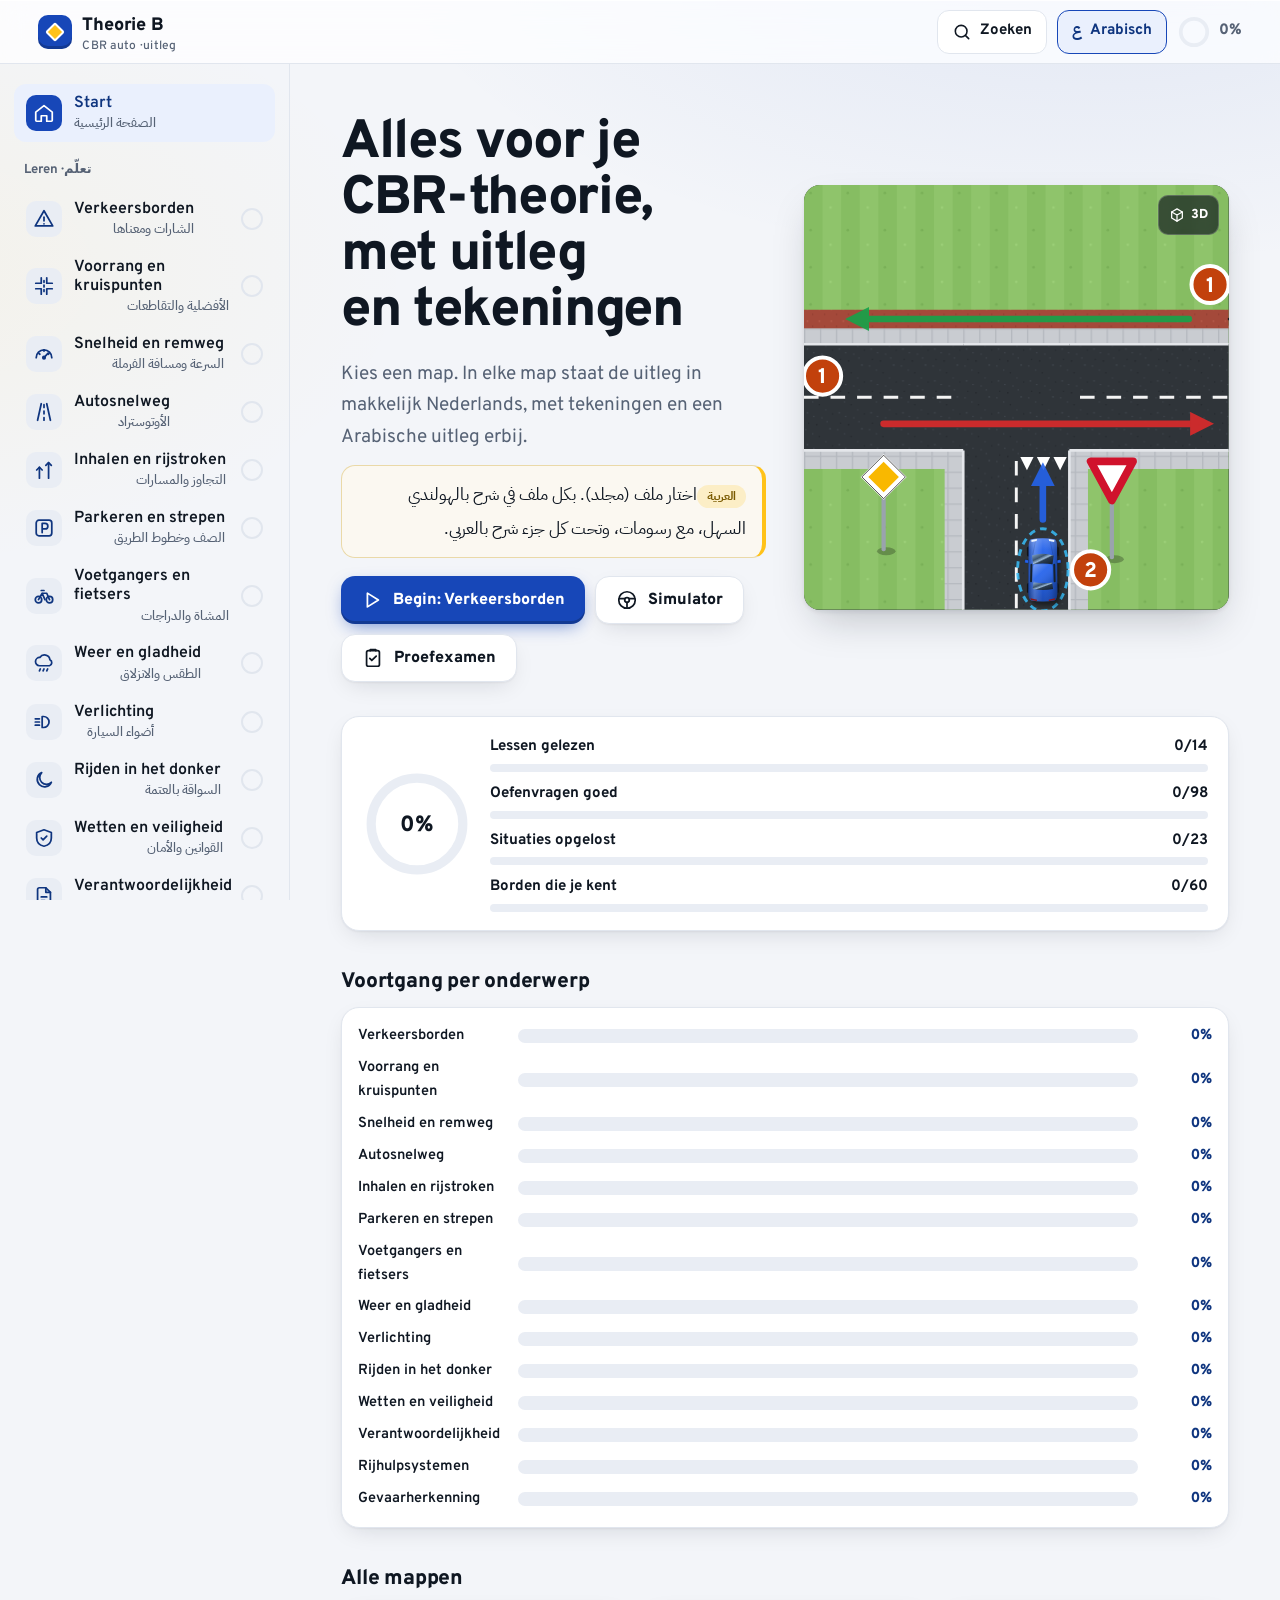
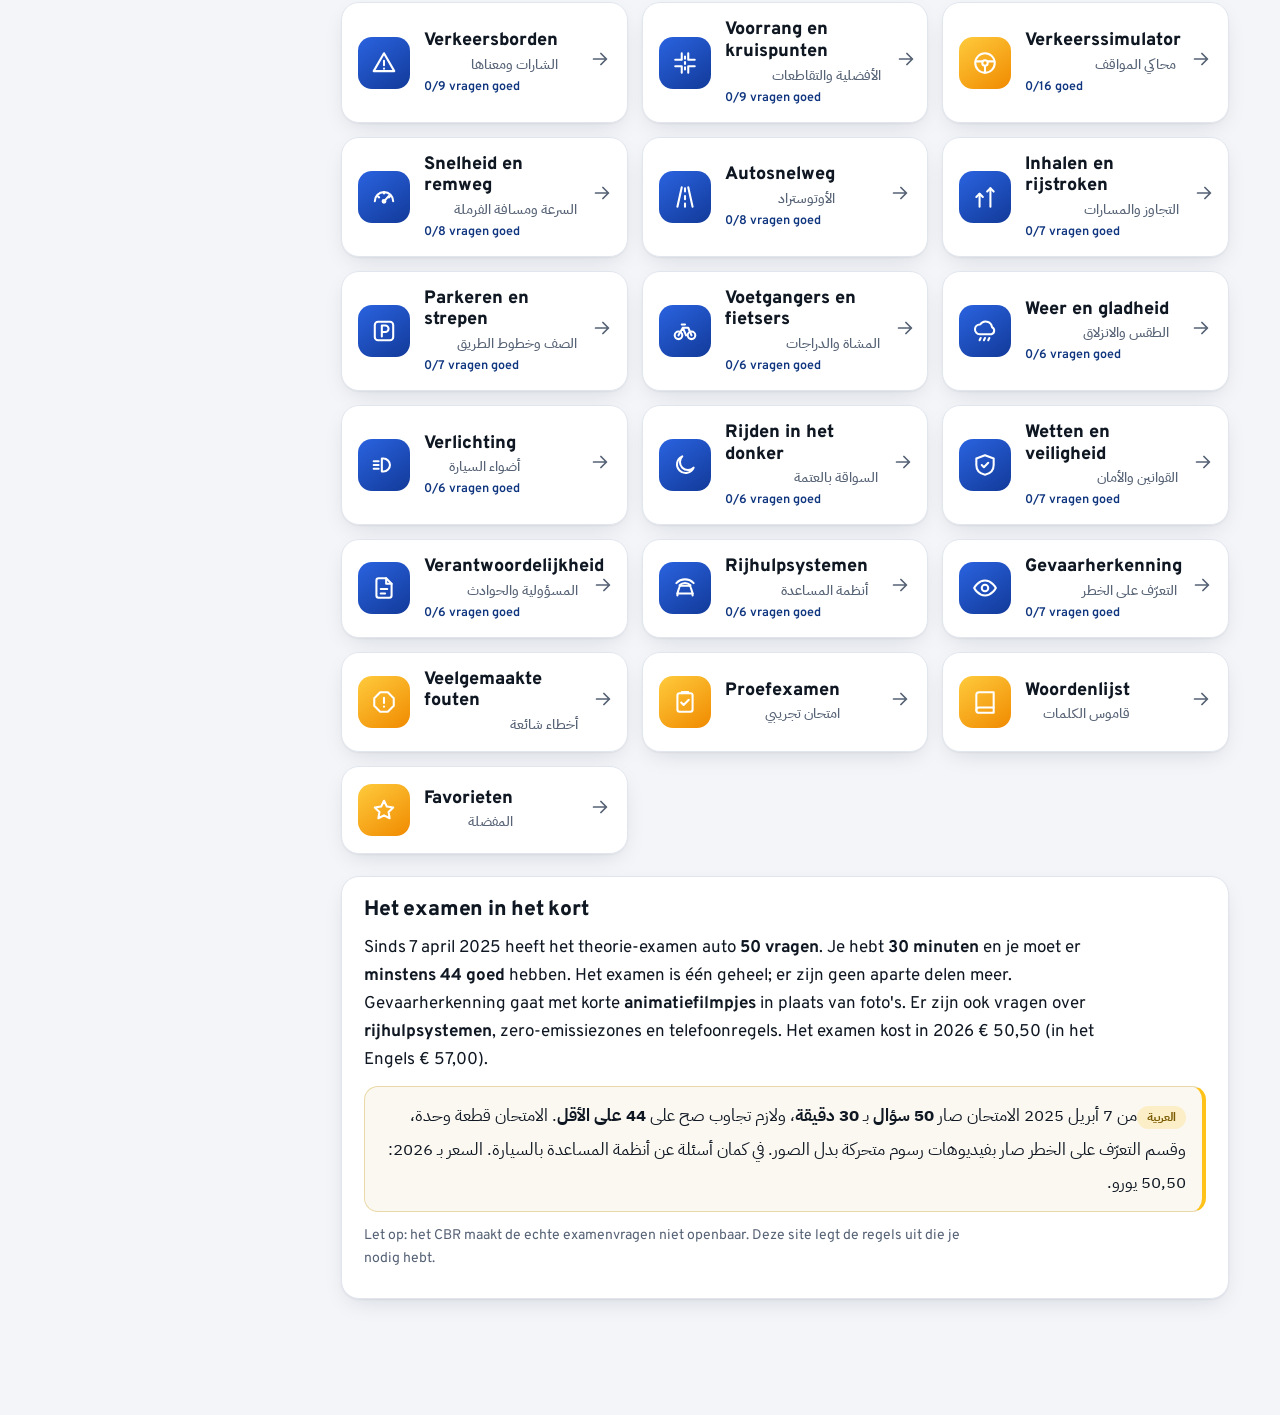
==== commit 0878dc20: "Review fixes: legal content, question bank, simulator, hazard clips, realistic animation engine, a11" ====
--- a/index.html
+++ b/index.html
@@ -8,9 +8,9 @@
 <link rel="preconnect" href="https://fonts.gstatic.com" crossorigin>
 <link href="https://fonts.googleapis.com/css2?family=Overpass:wght@400;500;600;700;800&family=IBM+Plex+Sans+Arabic:wght@400;500;600;700&display=swap" rel="stylesheet">
 <link rel="stylesheet" href="assets/app.css">
-<script>new MutationObserver(()=>{for(const c of document.querySelectorAll('.stack td:not([data-l])')){let i=0,p=c;while(p=p.previousElementSibling)i+=p.colSpan;c.dataset.l=c.closest('table').rows[0].cells[i]?.textContent||''}}).observe(document,{childList:true,subtree:true})</script>
+
 </head>
-<body>
+<body><a class="skip" href="#main">Naar de inhoud</a>
 <svg width="0" height="0" style="position:absolute" aria-hidden="true"><defs>
  <linearGradient id="shine" x1="0" y1="0" x2="1" y2="1"><stop offset="0" stop-color="#fff" stop-opacity=".55"/><stop offset=".38" stop-color="#fff" stop-opacity=".12"/><stop offset=".5" stop-color="#fff" stop-opacity="0"/><stop offset="1" stop-color="#000" stop-opacity=".14"/></linearGradient>
  <linearGradient id="gProg" x1="0" y1="0" x2="1" y2="1"><stop offset="0" stop-color="#2a63e0"/><stop offset="1" stop-color="#18a058"/></linearGradient>
@@ -22,7 +22,14 @@
  <pattern id="bikep" width="9" height="9" patternUnits="userSpaceOnUse"><rect width="9" height="9" fill="#a4493a"/><rect x="2" y="3" width="1.2" height="1.2" fill="#b65a49"/><rect x="6" y="7" width="1" height="1" fill="#913d30"/></pattern>
  <pattern id="sand" width="10" height="10" patternUnits="userSpaceOnUse"><rect width="10" height="10" fill="#c9a76b"/><circle cx="2" cy="3" r="1" fill="#b8955a"/><circle cx="7" cy="7" r=".9" fill="#d8b87c"/></pattern>
  <pattern id="lot" width="10" height="10" patternUnits="userSpaceOnUse"><rect width="10" height="10" fill="#4a5058"/><rect x="3" y="4" width="1" height="1" fill="#565d66"/></pattern>
- <filter id="shadow" x="-50%" y="-50%" width="200%" height="200%"><feGaussianBlur stdDeviation="2.6"/></filter>
+
+ <linearGradient id="bodyV" x1="0" y1="0" x2="0" y2="1"><stop offset="0" stop-color="#fff" stop-opacity=".22"/><stop offset=".18" stop-color="#fff" stop-opacity=".05"/><stop offset=".55" stop-color="#000" stop-opacity="0"/><stop offset="1" stop-color="#000" stop-opacity=".22"/></linearGradient>
+ <linearGradient id="roof" x1="0" y1="0" x2="1" y2="1"><stop offset="0" stop-color="#fff" stop-opacity=".38"/><stop offset=".45" stop-color="#fff" stop-opacity=".06"/><stop offset="1" stop-color="#000" stop-opacity=".18"/></linearGradient>
+ <linearGradient id="glassR" x1="0" y1="0" x2="1" y2="1"><stop offset="0" stop-color="#8fb1d4"/><stop offset=".35" stop-color="#3b5571"/><stop offset=".5" stop-color="#9ab8d6"/><stop offset=".58" stop-color="#2a3d52"/><stop offset="1" stop-color="#121c27"/></linearGradient>
+ <radialGradient id="jacket" cx=".4" cy=".35" r=".8"><stop offset="0" stop-color="#3f8f57"/><stop offset="1" stop-color="#1f5a33"/></radialGradient>
+ <radialGradient id="coat" cx=".4" cy=".35" r=".8"><stop offset="0" stop-color="#7b5bb6"/><stop offset="1" stop-color="#3f2a6b"/></radialGradient>
+ <pattern id="asph2" width="24" height="24" patternUnits="userSpaceOnUse"><rect width="24" height="24" fill="#2f3439"/><g fill="#3b4148"><rect x="2" y="3" width="1.2" height="1.2"/><rect x="13" y="7" width="1" height="1"/><rect x="19" y="15" width="1.3" height="1.3"/><rect x="6" y="19" width="1" height="1"/><rect x="16" y="1" width=".9" height=".9"/></g><g fill="#262a2f"><rect x="9" y="12" width="1.2" height="1.2"/><rect x="21" y="4" width="1" height="1"/><rect x="3" y="11" width="1" height="1"/><rect x="11" y="21" width="1.1" height="1.1"/></g><g fill="#454b53"><rect x="7" y="6" width=".8" height=".8"/><rect x="17" y="10" width=".8" height=".8"/><rect x="1" y="16" width=".8" height=".8"/></g></pattern>
+ <filter id="shadow" x="-50%" y="-50%" width="200%" height="200%"><feGaussianBlur stdDeviation="1.8"/></filter>
  <marker id="ar" viewBox="0 0 10 10" refX="5" refY="5" markerWidth="3.6" markerHeight="3.6" orient="auto-start-reverse"><path d="M0 0L10 5L0 10z" fill="context-stroke"/></marker>
 </defs></svg>
 
@@ -87,7 +94,7 @@
 </ul>
 <div class="ar">دائرة بإطار أحمر = ممنوع. دائرة زرقا = إجباري. مثلث = تحذير. المثلث المقلوب وشارة STOP بتعرفهم من ورا من شكلهم. اللوحة الصغيرة تحت الشارة بتعطي شرح إضافي أو استثناء. السرعة القصوى بتضل لحد شارة سرعة جديدة أو شارة نهاية السرعة (A2). السرعة الاستشارية (A4، مربع أزرق) نصيحة، أما الدائرة بإطار أحمر (A1) إجبارية.</div></div>
 <div class="example"><h4>Voorbeeld uit de praktijk</h4><p>Je rijdt in een woonwijk en ziet een blauw bord met een huisje en een poppetje (G5). Vanaf hier ben je op een <b>erf</b>: maximaal 15 km/u, voetgangers mogen de hele weg gebruiken en je parkeert alleen in de vakken.</p>
-<div class="ar">بحي سكني بتشوف شارة زرقا عليها بيت وشخص (G5). من هون انت بمنطقة «erf»: أقصى سرعة 15 كم/س، والمشاة مسموح يمشوا بكل الشارع، والصف بس بالأماكن المخططة.</div></div>
+<div class="ar">بمنطقة «erf» (مو أي حي سكني، بس اللي فيه هالشارة) بتشوف شارة زرقا عليها بيت وشخص (G5). من هون انت بمنطقة «erf»: أقصى سرعة 15 كم/س، والمشاة مسموح يمشوا بكل الشارع، والصف بس بالأماكن المخططة.</div></div>
 <div class="quiz" data-topic="borden"></div>
 
 
@@ -147,6 +154,13 @@
     <p>Bijna alle rotondes hebben haaientanden en een bord “voorrang verlenen”. Dan heeft het verkeer <b>óp de rotonde</b> voorrang. Je rijdt tegen de klok in. Geef richting aan als je de rotonde <b>verlaat</b>. Fietsers op een fietspad rond de rotonde hebben binnen de bebouwde kom meestal voorrang; kijk naar de haaientanden.</p>
     <div class="order"><span>1 auto op de rotonde</span><span>2 jij</span></div>
     <div class="ar">بالدوّار عادةً في أسنان قرش، يعني اللي <b>جوّا الدوّار</b> إله الأفضلية. بتلف عكس عقارب الساعة، وبتغمّز لما تطلع منه.</div>
+    <details class="more"><summary>Meer uitleg over rotondes</summary><div><ul>
+      <li>Bij het <b>oprijden</b> hoef je geen richting aan te geven. Bij het <b>verlaten</b> geef je richting aan naar rechts.</li>
+      <li>Fietsers op het fietspad rond de rotonde: <b>binnen</b> de bebouwde kom hebben ze meestal voorrang, <b>buiten</b> de bebouwde kom meestal niet. Kijk naar de haaientanden.</li>
+      <li><b>Turborotonde:</b> kies vóór de rotonde de juiste rijstrook (pijlen op de weg). Op de rotonde wissel je niet van rijstrook.</li>
+      <li>Liggen er <b>geen haaientanden</b> en staan er geen borden? Dan geldt de gewone regel: verkeer van rechts gaat voor.</li>
+      <li>Geef een vrachtwagen of bus de ruimte: die heeft op de rotonde meer plek nodig.</li>
+    </ul><div class="ar">لما <b>تفوت</b> عالدوّار ما في داعي تغمّز، بس لما <b>تطلع</b> بتغمّز يمين. الدراجات حوالين الدوّار: <b>داخل</b> البلد غالباً إلها الأفضلية، <b>خارج</b> البلد غالباً لا؛ طلّع عأسنان القرش. <b>الدوّار التوربو:</b> اختار المسار الصح قبل الدوّار (الأسهم عالأرض)، وجوّا ما بتغيّر مسارك. إذا ما في أسنان قرش ولا شارات: اللي من اليمين أول. خلّي مساحة للشاحنة أو الباص.</div></div></details>
   </div></div>
 
   <h3>Andere belangrijke voorrangsregels</h3>
@@ -156,14 +170,23 @@
     <li><b>Zebrapad:</b> laat voetgangers die willen oversteken gaan.</li>
     <li><b>Ambulance, brandweer, politie</b> met blauw zwaailicht <b>én</b> sirene: maak ruimte, rustig, zonder hard te remmen.</li>
     <li><b>Bus binnen de bebouwde kom</b> die van de halte wil wegrijden (richting aan): laat hem gaan.</li>
-    <li><b>Rouwstoet:</b> meestal laat je die gaan.</li>
-  </ul></div>
-  <div class="ar">قواعد ثانية: لما تطلع من مخرج أو موقف أو حي سكني (erf) بتعطي الأفضلية <b>للكل</b>. من طريق ترابي لطريق مزفّت: اللي على المزفّت أول. ممر المشاة: خلي الماشي يقطع. سيارة إسعاف أو إطفاء أو شرطة بضوء أزرق وصفارة: افسح لها بهدوء. الباص داخل البلد إذا بدو يطلع من المحطة: خليه يطلع.</div>
+    <li><b>Uitvaartstoet (rouwstoet) of militaire colonne:</b> die mag je <b>niet doorsnijden</b>. Wacht tot de hele stoet voorbij is.</li>
+  </ul></div>
+  <div class="ar">قواعد تانية: لما تطلع من مخرج أو موقف أو منطقة erf (شارة G5) بتعطي الأفضلية <b>للكل</b>. من طريق ترابي لطريق مزفّت: اللي على المزفّت أول. ممر المشاة: خلي الماشي يقطع. سيارة إسعاف أو إطفاء أو شرطة بضوء أزرق وصفارة: افسح لها بهدوء. الباص داخل البلد إذا بدو يطلع من المحطة: خليه يطلع. موكب الجنازة أو رتل عسكري: <b>ممنوع تقطعه</b>، استنى لحد ما يمرق كله.</div>
+  <h3>Overweg (spoorwegovergang)</h3>
+  <div class="card"><ul>
+    <li>Gaan de <b>rode lichten knipperen</b> of hoor je de bel? Dan <b>stop</b> je, ook als de bomen nog open zijn.</li>
+    <li>Rijd een overweg alleen op als je er <b>helemaal af kunt</b>. Staat er file na de overweg? Dan wacht je ervoor.</li>
+    <li>Op een overweg mag je <b>nooit stilstaan</b>, en vlak voor of op een overweg mag je niet inhalen.</li>
+    <li>Trein en tram op het spoor gaan altijd voor. Het <b>andreaskruis</b> (rood-wit kruis) staat bij een overweg zonder bomen.</li>
+    <li>Sta je toch vast op het spoor? Iedereen direct uitstappen, weg van het spoor, en bel 112 (het nummer van de overweg staat op een kastje of bord).</li>
+  </ul></div>
+  <div class="ar">عند سكة القطار: إذا <b>الضو الأحمر عم يرمش</b> أو في جرس، <b>وقّف</b> حتى لو الحواجز لسا مفتوحة. ما تفوت عالسكة إلا إذا بتقدر <b>تطلع منها كلياً</b> (إذا في عجقة بعدها، استنى قبلها). <b>ممنوع توقف</b> عالسكة، وممنوع تتجاوز قبلها بشوي أو عليها. القطار والترام دايماً أول. الصليب الأحمر والأبيض (andreaskruis) بيكون عند سكة بدون حواجز. إذا علقت عالسكة: الكل ينزل فوراً ويبعد عن السكة، واتصل بـ 112.</div>
 
 <h3>Kruispunten met verkeerslichten</h3>
 <div class="card"><ul>
 <li><b>Groen:</b> je mag doorrijden als dat veilig kan. Sla je af? Dan laat je nog steeds voetgangers en fietsers voor die rechtdoor gaan.</li>
-<li><b>Geel (oranje):</b> stoppen, behalve als je al zo dichtbij bent dat je niet veilig kunt stoppen.</li>
+<li><b>Geel (in de volksmond: oranje):</b> stoppen, behalve als je al zo dichtbij bent dat je niet veilig kunt stoppen.</li>
 <li><b>Rood:</b> stoppen voor de stopstreep.</li>
 <li><b>Knipperend geel</b> of lichten uit: let goed op. Dan gelden de borden en de gewone voorrangsregels.</li>
 </ul></div>
@@ -171,7 +194,18 @@
 <h3>Voorsorteren en weefvak</h3>
 <p><b>Voorsorteren</b> betekent: op tijd in de rijstrook gaan die bij jouw richting hoort. Kijk naar de pijlen op de weg en de borden boven de weg.</p>
 <p>Een <b>weefvak</b> is een stuk weg waar een invoegstrook en een uitvoegstrook samen één strook zijn. Wie op zijn eigen rijstrook blijft, heeft voorrang op wie van rijstrook wisselt.</p>
-<div class="ar"><b>الاصطفاف المسبق:</b> روح بكّير عالمسار اللي بيناسب وجهتك، وانتبه للأسهم عالأرض والشارات فوق الطريق. <b>الـ weefvak:</b> مقطع فيه مسار الدخول ومسار الخروج نفس المسار. اللي ضل بمساره إله الأفضلية على اللي عم يغيّر مساره.</div>
+<ul>
+<li>Sorteer <b>op tijd</b> voor: kijk in je spiegels, over je schouder, geef richting aan en ga dan pas naar de andere strook.</li>
+<li>Sta je in een vak met een <b>pijl op de weg</b>? Dan moet je die richting volgen.</li>
+<li>Linksaf op een <b>eenrichtingsweg</b>: ga helemaal links rijden.</li>
+<li>Toch in de <b>verkeerde strook</b>? Rijd door in de richting van jouw strook en zoek later een andere route. Wissel niet op het laatste moment.</li>
+<li>Slaan jij en een tegenligger allebei linksaf? Dan gaan jullie meestal <b>vóór elkaar langs</b>, tenzij strepen of borden iets anders aangeven.</li>
+</ul>
+<div class="ar"><b>الاصطفاف المسبق:</b> روح بكّير عالمسار اللي بيناسب وجهتك، وانتبه للأسهم عالأرض والشارات فوق الطريق. <b>الـ weefvak:</b> مقطع فيه مسار الدخول ومسار الخروج نفس المسار. اللي ضل بمساره إله الأفضلية على اللي عم يغيّر مساره. اصطف <b>بكّير</b>: مرايات، ورا كتفك، غمّاز، وبعدين غيّر. إذا انت بمسار عليه <b>سهم</b> لازم تمشي حسبه. شمال بشارع اتجاه واحد: روح عالآخر شمال. إذا غلطت بالمسار: كمّل حسب مسارك ولا تغيّر بآخر لحظة. إذا انت والجاية بوجهك عم تلفّوا شمال، غالباً بتمرقوا <b>قدام بعض</b>.</div>
+<h3>De verkeersregelaar</h3>
+<p>Een verkeersregelaar of politieagent gaat <b>boven alles</b>: boven verkeerslichten, borden en regels.</p>
+<ul><li><b>Arm omhoog:</b> stop, voor iedereen (wie al op het kruispunt is, rijdt door).</li><li>Zie je de <b>voor- of achterkant</b> van de regelaar (armen opzij)? Dan moet je <b>stoppen</b>.</li><li>Zie je de <b>zijkant</b> van de regelaar? Dan mag je <b>doorrijden</b>.</li></ul>
+<div class="ar">منظّم السير أو الشرطي <b>أقوى من الكل</b>: من الإشارات الضوئية والشارات والقواعد. <b>إيد لفوق:</b> الكل يوقف (اللي صار عالتقاطع بيكمّل). إذا شايف <b>قدّامه أو ضهره</b> (إيديه عالجنب): <b>وقّف</b>. إذا شايف <b>جنبه</b>: <b>امشي</b>.</div>
 <details class="more"><summary>Meer uitleg: wie is een “voorrangsvoertuig”?</summary><div>
 <p>Een politieauto, ambulance of brandweerwagen is alleen een voorrangsvoertuig als hij <b>zwaailicht én sirene</b> gebruikt. Heeft hij alleen zwaailicht of alleen sirene? Dan is het voor de voorrangsregels een gewoon voertuig.</p>
 <p>Fietsers en bromfietsers zijn <b>bestuurders</b>. Voor hen gelden dezelfde voorrangsregels. Een fietser van rechts op een gelijkwaardig kruispunt gaat dus voor.</p>
@@ -206,15 +240,16 @@
     <thead><tr><th>Waar</th><th>Max.</th><th>بالعربي</th></tr></thead>
     <tbody>
       <tr><td>Binnen de bebouwde kom</td><td class="n">50 km/u</td><td lang="ar">داخل البلد. كتير شوارع فيها 30</td></tr>
-      <tr><td>Erf (woonerf)</td><td class="n">15 km/u</td><td lang="ar">حي سكني: أقصى 15 كم/س</td></tr>
+      <tr><td>Erf (woonerf, bord G5)</td><td class="n">15 km/u</td><td lang="ar">منطقة «erf» (شارة G5): أقصى 15 كم/س</td></tr>
       <tr><td>Buiten de bebouwde kom</td><td class="n">80 km/u</td><td lang="ar">خارج البلد</td></tr>
       <tr><td>Autoweg</td><td class="n">100 km/u</td><td lang="ar">طريق سيارات (أحياناً 80)</td></tr>
-      <tr><td>Autosnelweg 06:00–19:00</td><td class="n">100 km/u</td><td lang="ar">الأوتوستراد بالنهار</td></tr>
-      <tr><td>Autosnelweg 19:00–06:00</td><td class="n">100/120/130</td><td lang="ar">بالليل: حسب الشارة</td></tr>
-      <tr><td>Snelweg met aanhanger</td><td class="n">90 km/u</td><td lang="ar">مع مقطورة على الأوتوستراد</td></tr>
+      <tr><td>Autosnelweg (wettelijk maximum)</td><td class="n">130 km/u</td><td lang="ar">الأوتوستراد: الحد القانوني 130</td></tr>
+      <tr><td>Autosnelweg 06:00–19:00 (meestal)</td><td class="n">100 km/u</td><td lang="ar">بالنهار غالباً 100 حسب الشارة</td></tr>
+      <tr><td>Autosnelweg 19:00–06:00</td><td class="n">120/130</td><td lang="ar">بالليل: حسب الشارة (120 أو 130)</td></tr>
+      <tr><td>Auto met aanhanger (autosnelweg én autoweg)</td><td class="n">90 km/u</td><td lang="ar">مع مقطورة: أقصى 90 عالأوتوستراد وطريق السيارات</td></tr>
     </tbody>
   </table></div>
-  <div class="tip"><b>Let op de borden.</b> Op sommige snelwegen geldt sinds 2025 overdag weer 130 km/u, en soms is het hele dag 100 of 80. Het bord langs de weg telt altijd. Je ziet soms twee borden met tijden eronder, bijvoorbeeld “6–19 h”.</div>
+  <div class="tip"><b>Let op de borden.</b> Op sommige snelwegen geldt sinds 2025 overdag weer 130 km/u, en soms is het hele dag 100 of 80. Het bord langs de weg telt altijd. Je ziet soms twee borden met tijden eronder, bijvoorbeeld “6–19 h”. Binnen de bebouwde kom is in steeds meer straten <b>30 km/u</b> de norm (zone 30): let op de borden.</div>
   <div class="ar">انتبه للشارات: بعض الأوتوسترادات من 2025 رجعت 130 بالنهار، وبعضها 100 أو 80 طول اليوم. الشارة على الطريق هي اللي بتمشي. أحياناً بتشوف شارتين وتحتهن الوقت مثل «6–19».</div>
   <h3>Pas je snelheid aan</h3>
   <p>De maximumsnelheid is niet altijd een veilige snelheid. Rijd langzamer bij regen, mist, gladheid, in het donker, bij scholen en waar kinderen spelen. Je moet altijd kunnen stoppen binnen de afstand die je vrij ziet.</p>
@@ -230,7 +265,7 @@
 
 <h3>Reken het zelf uit: de vuistregels</h3>
 <div class="card">
-<p>Voor het theorie-examen leer je deze vuistregels. Ze gaan uit van een reactietijd van ongeveer 1 seconde en een droog wegdek.</p>
+<p>Deze <b>vuistregels</b> zijn een handig hulpmiddel om een schatting te maken (geen wet). Ze gaan uit van een reactietijd van ongeveer 1 seconde en een droog wegdek. In de simulator hieronder wordt precies gerekend: 50 km/u is 13,9 m per seconde.</p>
 <ul>
 <li><b>Reactieafstand</b> = (snelheid ÷ 10) × 3</li>
 <li><b>Remweg</b> (droog) = (snelheid ÷ 10) × (snelheid ÷ 10)</li>
@@ -239,10 +274,10 @@
 </ul>
 <p><b>Voorbeeld bij 50 km/u:</b> reactie 5 × 3 = 15 m, remweg 5 × 5 = 25 m, stopafstand ongeveer 40 m.<br><b>Bij 100 km/u:</b> 30 m + 100 m = 130 m.</p>
 </div>
-<div class="ar">بالامتحان بتتعلم هالقواعد (رد فعل حوالي ثانية وطريق ناشف). <b>مسافة رد الفعل</b> = (السرعة ÷ 10) × 3. <b>مسافة الفرملة</b> (ناشف) = (السرعة ÷ 10) × (السرعة ÷ 10). <b>طريق مبلول:</b> مسافة الفرملة × 2. <b>مسافة التوقف</b> = رد الفعل + الفرملة. مثال 50 كم/س: 15 + 25 = 40 متر تقريباً. 100 كم/س: 30 + 100 = 130 متر.</div>
+<div class="ar">هاي <b>قواعد تقريبية</b> بتساعدك تقدّر المسافة (مو قانون). بتفترض رد فعل حوالي ثانية وطريق ناشف. بالمحاكي تحت الحساب دقيق: 50 كم/س = 13,9 متر بالثانية. <b>مسافة رد الفعل</b> = (السرعة ÷ 10) × 3. <b>مسافة الفرملة</b> (ناشف) = (السرعة ÷ 10) × (السرعة ÷ 10). <b>طريق مبلول:</b> مسافة الفرملة × 2. <b>مسافة التوقف</b> = رد الفعل + الفرملة. مثال 50 كم/س: 15 + 25 = 40 متر تقريباً. 100 كم/س: 30 + 100 = 130 متر.</div>
 <h3>Simulator: stop je op tijd?</h3>
 <p>Kies je snelheid, het wegdek en je reactietijd. Druk op <b>Start</b>: er rolt een bal de weg op, 45 meter voor je auto. Je ziet hoe ver je nog rijdt tijdens het reageren (geel) en het remmen (rood).</p>
-<div class="ar">اختار السرعة ونوع الطريق ووقت رد الفعل، واضغط Start: طابة رح تطلع عالطريق على بعد 45 متر من سيارتك. بتشوف قديش بتمشي وانت عم تتفاعل (أصفر) ووانت عم تفرمل (أحمر).</div>
+<div class="ar">اختار السرعة ونوع الطريق ووقت رد الفعل، واضغط Start: طابة رح تطلع عالطريق على بعد 45 متر من سيارتك. بتشوف قديش بتمشي وانت عم تتفاعل (أصفر) ولما تفرمل (أحمر).</div>
 <div id="stopsim"></div>
 <p class="note">De simulator rekent met de vuistregels hierboven. De reactieafstand is precies uitgerekend (snelheid in m/s × reactietijd). In het echt hangt de remweg ook af van je banden, remmen en lading.</p>
 <h3>Stopafstand per snelheid (droog wegdek)</h3>
@@ -278,7 +313,7 @@
     <li><b>Vluchtstrook:</b> alleen voor nood en pech.</li>
     <li><b>Spitsstrook / plusstrook:</b> alleen open als het matrixbord erboven een snelheid of groene pijl laat zien.</li>
   </ul>
-  <div class="ar">ضل عاليمين، المسارات الشمال للتجاوز. ممنوع تلف أو ترجع لورا أو توقف عالطريق. للخروج: روح يمين من بكير وفرمل على مسار الخروج مو عالأوتوستراد. مسار الطوارئ بس للعطل والخطر. مسار الذروة بس إذا فوقه سرعة أو سهم أخضر.</div>
+  <div class="ar">ضل عاليمين، المسارات الشمال للتجاوز. ممنوع تعمل دورة كاملة وترجع (U-turn)، وممنوع تمشي لورا أو توقف عالطريق. للخروج: روح يمين من بكير وفرمل على مسار الخروج مو عالأوتوستراد. مسار الطوارئ بس للعطل والخطر. مسار الذروة بس إذا فوقه سرعة أو سهم أخضر.</div>
   <h3>Matrixborden boven de rijstrook</h3>
   <div class="signs" id="matrix"></div>
   <h3>Pech op de snelweg</h3>
@@ -289,6 +324,8 @@
     <li>Stap uit aan de <b>rechterkant</b> en ga <b>achter de vangrail</b> staan.</li>
     <li>Bel de pechhulp. Is het gevaarlijk? Bel <b>112</b>.</li>
   </ol></div>
+  <div class="tip warn"><b>Gevarendriehoek:</b> zet die op de autosnelweg <b>niet</b> neer, dat is levensgevaarlijk. Op andere wegen zet je hem ongeveer 30 meter achter je auto. <b>Pech in een tunnel:</b> alarmlichten aan, motor uit, sleutel in het contact laten, uitstappen en via de <b>nooduitgang</b> de tunnel uit; gebruik de SOS-telefoon.</div>
+  <div class="ar">المثلث التحذيري: عالأوتوستراد <b>ما</b> تحطّه، خطر كتير. عالطرق التانية حطّه تقريباً 30 متر ورا سيارتك. <b>عطل بالنفق:</b> أضواء الخطر، طفّي المحرك، خلّي المفتاح بمكانه، انزل واطلع من <b>مخرج الطوارئ</b>، واستعمل تلفون الطوارئ (SOS).</div>
   <div class="ar">إذا تعطلت: روح يمين قد ما فيك (مسار الطوارئ)، شغّل أضواء الخطر، البس السترة العاكسة إذا عندك، انزل من الجهة اليمين وروح <b>ورا الحاجز الحديدي</b>، واتصل بالمساعدة أو 112 إذا في خطر.</div>
 
 <h3>Wie mag op de snelweg?</h3>
@@ -296,13 +333,13 @@
 <div class="ar">عالأوتوستراد بس المركبات اللي بتقدر ومسموح إلها تمشي <b>60 كم/س</b> على الأقل (وعلى طريق السيارات 50). ما في حد أدنى للسرعة، بس المشي ببطء كتير خطر إذا الباقي ماشيين أسرع بكتير.</div>
 <h3>Ritsen</h3>
 <div class="diag"><div data-d="ritsen"></div><div>
-<p>Valt er een rijstrook weg (bijvoorbeeld bij werkzaamheden)? Dan blijf je op je eigen strook rijden tot <b>vlak voor de versmalling</b> en voeg je pas daar in. Het verkeer op de doorgaande strook laat <b>om de beurt één auto</b> invoegen.</p>
-<div class="ar">إذا في مسار عم يخلص (مثلاً بسبب أشغال): بتضل بمسارك لحد <b>قبل التضييق بالضبط</b> وهونيك بتدخل. واللي عالمسار المكمّل بيخلّوا <b>سيارة وحدة بالدور</b> تدخل (متل السحّاب).</div>
+<p>Valt er een rijstrook weg (bijvoorbeeld bij werkzaamheden)? Dan blijf je op je eigen strook rijden tot <b>vlak voor de versmalling</b> en voeg je pas daar in. Wie van rijstrook wisselt, moet het verkeer op de doorgaande strook <b>voor laten gaan</b> (RVV art. 54). Het is wel de <b>afspraak</b> dat de doorgaande strook om de beurt één auto ruimte geeft. Zo blijft het verkeer het best doorstromen.</p>
+<div class="ar">إذا في مسار عم يخلص (مثلاً بسبب أشغال): بتضل بمسارك لحد <b>قبل التضييق بالضبط</b> وهونيك بتدخل. اللي عم يغيّر المسار لازم يعطي الأفضلية للي عالمسار المكمّل (قانونياً). بس <b>الاتفاق المتعارف</b> إنو المسار المكمّل يفسح لسيارة وحدة بالدور (متل السحّاب) عشان السير يمشي أحسن.</div>
 </div></div>
 <h3>Invoegen en uitvoegen: de details</h3>
 <ul>
 <li>Bij het invoegen is <b>richting aangeven verplicht</b>.</li>
-<li>Op de invoegstrook mag je een langzame vrachtauto rechts voorbij rijden om ervoor in te voegen.</li>
+<li>Op de invoegstrook mag je een langzame vrachtauto rechts voorbijrijden om ervoor in te voegen.</li>
 <li>Ergens uitvoegen om verderop weer in te voegen (om de file te ontwijken) is <b>verboden</b>.</li>
 <li>Bij het uitvoegen rem je pas af op de <b>uitvoegstrook / afrit</b>, niet op de snelweg.</li>
 <li>De <b>blokmarkering</b> (korte brede witte blokken) laat zien waar je mag in- of uitvoegen.</li>
@@ -324,12 +361,12 @@
   <h2>Inhalen en afstand houden</h2>
   <h3>Inhalen</h3>
   <p>Je haalt in aan de <b>linkerkant</b>. Na het inhalen ga je weer naar rechts, zonder de ingehaalde auto te hinderen.</p>
-  <p><b>Rechts inhalen mag alleen</b> als de bestuurder voor je linksaf slaat (en naar links is gegaan), en in de file op de snelweg wanneer alle rijstroken langzaam rijden. Een tram mag je ook rechts inhalen.</p>
+  <p><b>Rechts inhalen mag alleen in drie situaties:</b> 1) de bestuurder voor je slaat linksaf en rijdt al links; 2) in de file op de autosnelweg, als het verkeer op alle rijstroken langzaam rijdt; 3) een tram haal je rechts in.</p>
   <p><b>Niet inhalen</b> vlak voor en op een zebrapad of spoorwegovergang, over een doorgetrokken streep, of als je niet ver genoeg vooruit kunt kijken (bocht, heuvel).</p>
-  <div class="ar">التجاوز من <b>الشمال</b>، وبعدين بترجع يمين. من اليمين بس: إذا اللي قدامك عم يلف شمال، أو بالعجقة على الأوتوستراد لما كل المسارات بطيئة، وكمان الترام. ممنوع تتجاوز قبل أو على ممر المشاة أو سكة القطار، ولا فوق خط متواصل، ولا إذا ما بتشوف بعيد (كوع أو طلعة).</div>
+  <div class="ar">التجاوز من <b>الشمال</b>، وبعدين بترجع يمين. من اليمين بس: إذا اللي قدامك عم يلف شمال، أو بالعجقة على الأوتوستراد لما كل المسارات بطيئة، وكمان الترام. ممنوع تتجاوز قبل ممر المشاة بشوي أو عليه أو سكة القطار، ولا فوق خط متواصل، ولا إذا ما بتشوف بعيد (كوع أو طلعة).</div>
   <div class="diag"><div data-d="afstand"></div><div>
-    <h3>De twee-secondenregel</h3>
-    <p>Kies een punt langs de weg, zoals een paal. Als de auto voor je die paal passeert, tel je: “éénentwintig, tweeëntwintig”. Pas daarna mag jij bij de paal zijn. Bij regen, mist of gladheid houd je <b>meer</b> afstand.</p>
+    <h3>De tweesecondenregel</h3>
+    <p>Kies een punt langs de weg, zoals een paal. Als de auto voor je die paal passeert, tel je: “eenentwintig, tweeëntwintig”. Pas daarna mag jij bij de paal zijn. Bij regen, mist of gladheid houd je <b>meer</b> afstand.</p>
     <div class="ar">اختار عمود عالطريق. لما السيارة اللي قدامك تفوته، عدّ ثانيتين. بعدها بس انت بتوصل عليه. بالمطر والضباب والجليد خلي مسافة <b>أكبر</b>.</div>
   </div></div>
 
@@ -349,9 +386,9 @@
 <div class="exam"><h4>Onthoud voor het examen</h4><ul>
 <li>Inhalen gebeurt links. Rechts mag alleen in een paar situaties.</li>
 <li>Niet inhalen vlak voor en op een zebrapad of een overweg.</li>
-<li>Twee-secondenregel: minimaal 2 seconden afstand, bij slecht weer meer.</li>
-</ul>
-<div class="ar">التجاوز من الشمال، ومن اليمين بس بحالات قليلة. ممنوع تتجاوز قبل أو على ممر المشاة أو سكة القطار. قاعدة الثانيتين، وبالطقس السيئ أكتر.</div></div>
+<li>Tweesecondenregel: minimaal 2 seconden afstand, bij slecht weer meer.</li>
+</ul>
+<div class="ar">التجاوز من الشمال، ومن اليمين بس بحالات قليلة. ممنوع تتجاوز قبل ممر المشاة بشوي أو عليه أو سكة القطار. قاعدة الثانيتين، وبالطقس السيئ أكتر.</div></div>
 <div class="quiz" data-topic="inhalen"></div>
 
 
@@ -374,24 +411,37 @@
     </ul>
     <div class="ar">خط أبيض متواصل: ممنوع تعبره. خط أبيض متقطع: مسموح إذا آمن. أصفر متواصل جنب الرصيف: ممنوع حتى توقف. أصفر متقطع: ممنوع تصفّ، بس الوقوف القصير مسموح.</div>
   </div></div>
+  <h3>Hier mag je niet eens stilstaan</h3>
+  <div class="card"><p>Stilstaan is korter dan parkeren (bijvoorbeeld iemand laten in- of uitstappen). Op deze plekken mag zelfs dat <b>niet</b> (RVV art. 23):</p><ul>
+    <li>Op een <b>kruispunt</b> of een <b>overweg</b>.</li>
+    <li>Op een <b>fietsstrook</b> of op de rijbaan naast een fietsstrook.</li>
+    <li>Op een <b>zebrapad</b> of andere oversteekplaats, en binnen <b>5 meter</b> ervoor of erna.</li>
+    <li>In een <b>tunnel</b>.</li>
+    <li>Binnen <b>12 meter</b> van een bord bushalte.</li>
+    <li>Op de rijbaan naast een <b>busstrook</b>, en langs een <b>gele doorgetrokken streep</b>.</li>
+  </ul></div>
+  <div class="ar">الوقوف القصير (مثلاً حدا ينزل أو يطلع) <b>ممنوع</b> حتى هو بهالأماكن: على التقاطع أو سكة القطار، على مسار الدراجات أو جنبه، على ممر المشاة أو أقرب من 5 متر منه، بالنفق، أقرب من 12 متر من شارة الباص، جنب مسار الباص، وجنب الخط الأصفر المتواصل.</div>
   <h3>Hier mag je niet parkeren</h3>
   <div class="card"><ul>
     <li>Binnen <b>5 meter</b> van een kruispunt.</li>
-    <li>Voor een uitrit of op een fietspad, voetpad of stoep (tenzij een bord het toestaat).</li>
+    <li>Voor een <b>inrit of uitrit</b>.</li>
+    <li>Buiten de bebouwde kom op de rijbaan van een <b>voorrangsweg</b>.</li>
+    <li>Op een <b>laad- en losplaats</b>, of op een plaats voor <b>vergunninghouders</b> (bord E9) zonder vergunning.</li>
+    <li>Op een fietspad of voetpad mag je niet rijden of parkeren. Parkeren op de stoep is in de meeste gemeenten verboden (let op de borden).</li>
     <li>Bij een bord parkeerverbod of een gele onderbroken streep.</li>
     <li>Op een invalidenparkeerplaats zonder kaart.</li>
     <li>Op een autosnelweg of autoweg (behalve op een parkeerplaats).</li>
     <li>Ergens waar je gevaar of hinder geeft (bijvoorbeeld in een bocht).</li>
   </ul></div>
-  <div class="ar">ممنوع تصفّ: أقرب من <b>5 متر</b> من التقاطع، قدام مخرج، على مسار الدراجات أو الرصيف، عند شارة منع الصف أو الخط الأصفر المتقطع، بمكان المعاقين بدون بطاقة، على الأوتوستراد، وبأي مكان بيعمل خطر (مثل الكوع).</div>
+  <div class="ar">ممنوع تصفّ: أقرب من <b>5 متر</b> من التقاطع، قدام مدخل أو مخرج كراج، خارج البلد عالطريق الرئيسي (voorrangsweg)، بمكان التحميل والتنزيل أو مكان أصحاب التصاريح (E9)، على مسار الدراجات أو الرصيف (حسب البلدية)، عند شارة منع الصف أو الخط الأصفر المتقطع، بمكان المعاقين بدون بطاقة، على الأوتوستراد، وبأي مكان بيعمل خطر (مثل الكوع).</div>
   <div class="tip"><b>Blauwe zone:</b> hier mag je gratis parkeren, maar alleen kort en met een <b>parkeerschijf</b> achter je voorruit. Op het bord staat hoe lang.</div>
-  <div class="ar">المنطقة الزرقاء: الصف ببلاش بس لوقت قصير، ولازم تحط <b>قرص الوقت</b> ورا الزجاج الأمامي.</div>
+  <div class="ar">المنطقة الزرقا: الصف ببلاش بس لوقت قصير، ولازم تحط <b>قرص الوقت</b> ورا الزجاج الأمامي.</div>
 
 <h3>Meer parkeerborden</h3>
 <div class="signs" id="parkSigns"></div>
 <details class="more"><summary>Meer uitleg: verlichting bij het parkeren</summary><div>
-<p>Parkeer je in het donker <b>buiten de bebouwde kom</b> of op de rijbaan? Dan moet je <b>stadslicht</b> laten branden, zodat anderen je auto zien.</p>
-<div class="ar">إذا صفّيت بالعتمة <b>خارج البلد</b> أو عالطريق نفسه، لازم تخلّي <b>ضو الصف (stadslicht)</b> شغّال لحتى الناس يشوفوا سيارتك.</div>
+<p>Sta je in het donker (of overdag bij heel slecht zicht) stil of geparkeerd <b>buiten de bebouwde kom op de rijbaan</b>, of op een parkeerhaven of vluchtstrook langs de autosnelweg of autoweg? Dan moeten je <b>stadslicht</b> en achterlichten aan, zodat anderen je auto zien. Binnen de bebouwde kom is dat niet verplicht.</p>
+<div class="ar">إذا وقفت أو صفّيت بالعتمة <b>خارج البلد وعالطريق نفسه</b> (أو بمكان الوقوف جنب الأوتوستراد)، لازم تخلّي <b>ضو الصف (stadslicht)</b> شغّال لحتى الناس يشوفوا سيارتك.</div>
 </div></details>
 <div class="exam"><h4>Onthoud voor het examen</h4><ul>
 <li>Stilstaan = kort stoppen voor in- of uitstappen of laden en lossen. Parkeren = langer.</li>
@@ -422,7 +472,7 @@
   <div class="card"><ul>
     <li>Fietsers zijn <b>bestuurders</b>. Voor hen gelden dezelfde voorrangsregels als voor jou.</li>
     <li>Op een <b>erf</b> mogen voetgangers de hele weg gebruiken, ook de rijbaan. Rijd maximaal 15 km/u.</li>
-    <li>In een <b>fietsstraat</b> (bord L51, “auto te gast”) zijn fietsers de belangrijkste weggebruikers. Auto's mogen er rijden, maar passen zich aan.</li>
+    <li>In een <b>fietsstraat</b> (bord L51, “auto te gast”) zijn fietsers de belangrijkste weggebruikers. Auto's mogen er rijden, maar passen zich aan. Let op: er horen <b>geen aparte verkeersregels</b> bij; de gewone voorrangsregels en de maximumsnelheid op de borden gelden.</li>
     <li>Sla je af? Fietsers die rechtdoor gaan, gaan voor. Kijk in de <b>dode hoek</b>.</li>
     <li>Stap je uit na het parkeren? Kijk eerst achterom of er een fietser aankomt voordat je je portier opent.</li>
   </ul></div>
@@ -455,7 +505,7 @@
   <p><b>Voorkomen:</b> rijd langzamer op een kletsnat wegdek, zorg voor goede banden en gebruik liever geen cruisecontrol.</p></div>
   <div class="ar">بالـ aquaplaning الدواليب ما بتقدر تبعد المي بسرعة، فبتصير طبقة مي بين الدولاب والطريق وما بتقدر تلف أو تفرمل منيح. <b>شو بتعمل؟</b> ١) اهدى و<b>شيل رجلك عن البنزين</b> ٢) خلّي المقود <b>دغري</b> بإيديك التنتين ٣) <b>لا تفرمل بقوة</b> ولا تلف بعنف لأنك ممكن تتزحلق ٤) لما يرجع الثبات، لف بهدوء. <b>للوقاية:</b> خفّف عالطريق المبلول كتير، دواليب منيحة، والأفضل بلا مثبّت سرعة.</div>
   <h3>Mist</h3>
-  <p>Zet je dimlicht aan. Mistlicht voor mag bij ernstig slecht zicht. Het <b>mistachterlicht</b> alleen bij mist of sneeuwval en zicht minder dan <b>50 meter</b>. Houd veel afstand: in mist lijken afstanden groter dan ze zijn.</p>
+  <p>Zet je dimlicht aan. De mistlampen voor mogen aan als je heel slecht ziet. Het <b>mistachterlicht</b> mag alleen aan bij mist of sneeuwval en zicht minder dan <b>50 meter</b>. Houd veel afstand: in mist lijken afstanden groter dan ze zijn.</p>
   <div class="ar">شغّل الضو العادي. ضو الضباب القدامي مسموح إذا الرؤية سيئة كتير. الخلفي بس بالضباب أو الثلج والرؤية أقل من <b>50 متر</b>. خلّي مسافة كبيرة، لأنه بالضباب المسافات بتبيّن أكبر من حقيقتها.</div>
   <h3>Sneeuw, ijzel en slippen</h3>
   <div class="card"><ul>
@@ -485,7 +535,7 @@
     <thead><tr><th>Licht</th><th>Wanneer</th><th>بالعربي</th></tr></thead>
     <tbody>
       <tr><td>Dimlicht</td><td>In het donker, en overdag bij slecht zicht (regen, mist, sneeuw).</td><td lang="ar">الضوء العادي: بالليل، وبالنهار إذا الرؤية سيئة.</td></tr>
-      <tr><td>Grootlicht</td><td>Buiten in het donker als niemand je tegemoet komt. Uit bij tegenliggers en als je achter iemand rijdt.</td><td lang="ar">الضوء العالي: بالليل خارج البلد. طفيه إذا في سيارة جاية أو قدامك.</td></tr>
+      <tr><td>Grootlicht</td><td>In het donker (binnen én buiten de bebouwde kom) als niemand je tegemoet komt. Uit bij tegenliggers en als je achter iemand rijdt.</td><td lang="ar">الضوء العالي: بالعتمة داخل وخارج البلد. طفيه إذا في سيارة جاية أو قدامك.</td></tr>
       <tr><td>Mistlicht voor</td><td>Alleen als mist, sneeuw of regen het zicht ernstig belemmert (richtlijn: minder dan 200 m).</td><td lang="ar">ضوء الضباب القدامي: بس إذا الرؤية سيئة كتير (أقل من 200 متر تقريباً).</td></tr>
       <tr><td>Mistachterlicht</td><td>Alleen bij mist of sneeuwval met zicht <b>minder dan 50 m</b>. <b>Niet</b> bij regen.</td><td lang="ar">ضوء الضباب الخلفي: بس بالضباب أو الثلج والرؤية <b>أقل من 50 متر</b>. ممنوع بالمطر.</td></tr>
       <tr><td>Alarmlichten</td><td>Bij pech of als je op de snelweg plotseling een file nadert (om achterliggers te waarschuwen).</td><td lang="ar">أضواء الخطر: عند العطل، أو لتنبّه اللي وراك إذا فجأة في عجقة.</td></tr>
@@ -507,20 +557,20 @@
 
 <section class="view" id="v-nacht">
   <h2>Rijden in het donker</h2>
-  <p class="lead">In het donker zie je minder en word je minder goed gezien. Licht, schone ruiten en uitgerust zijn zijn dan extra belangrijk.</p>
+  <p class="lead">In het donker zie je minder en word je minder goed gezien. Zorg dan extra goed voor je licht en schone ruiten, en rijd alleen als je uitgerust bent.</p>
   <div class="ar">بالعتمة بتشوف أقل والناس بتشوفك أقل، فالأضواء والزجاج النظيف وإنك تكون مرتاح أهم من العادة.</div>
   <div id="beam"></div>
   <h3>De regels</h3>
   <div class="card"><ul>
-    <li>In het donker is <b>dimlicht verplicht</b>. Overdag bij slecht zicht mag het ook.</li>
+    <li>In het donker is <b>dimlicht verplicht</b>. Overdag is het ook <b>verplicht</b> als het zicht ernstig slecht is (mist, sneeuw, zware regen). Dagrijverlichting is dan niet genoeg.</li>
     <li><b>Grootlicht</b> mag in het donker, binnen en buiten de bebouwde kom, maar <b>niet</b> als er een tegenligger aankomt of als je vlak achter iemand rijdt.</li>
     <li>De achterlichten branden altijd mee met je andere verlichting.</li>
-    <li>Parkeer je in het donker buiten de bebouwde kom of op de rijbaan? Dan stadslicht aan.</li>
-  </ul></div>
-  <div class="ar">بالعتمة <b>الضو العادي إجباري</b>، وبالنهار مسموح إذا الرؤية سيئة. <b>الضو العالي</b> مسموح بالعتمة داخل وخارج البلد، بس <b>لا</b> إذا في سيارة جاية بوجهك أو إذا انت قريب ورا حدا. الأضواء الخلفية دايماً شغالة. إذا صفّيت بالعتمة خارج البلد أو عالطريق: ضو الصف.</div>
+    <li>Sta je in het donker stil buiten de bebouwde kom op de rijbaan? Dan stadslicht en achterlicht aan.</li>
+  </ul></div>
+  <div class="ar">بالعتمة <b>الضو الواطي (dimlicht) إجباري</b>، وبالنهار كمان <b>إجباري</b> إذا الرؤية سيئة كتير (ضباب، تلج، مطر قوي). <b>الضو العالي</b> مسموح بالعتمة داخل وخارج البلد، بس <b>لا</b> إذا في سيارة جاية بوجهك أو إذا انت قريب ورا حدا. الأضواء الخلفية دايماً شغالة. إذا وقفت بالعتمة خارج البلد عالطريق نفسه: ضو الصف والضو الخلفي.</div>
   <h3>Verblinding</h3>
   <p>Word je verblind door een tegenligger? Kijk dan naar de <b>rechterkant</b> van je eigen weghelft, niet in de lampen. Rijd langzamer. Een vieze voorruit maakt verblinding erger: houd je ruiten schoon, ook van binnen.</p>
-  <div class="ar">إذا ضو سيارة جاية عماك، طلّع على <b>الطرف اليمين</b> من مسارك مو عالأضواء، وخفّف السرعة. الزجاج الوسخ بيزيد العمى، فنظّفه من برّا ومن جوّا.</div>
+  <div class="ar">إذا ضو سيارة جاية عماك، طلّع على <b>الطرف اليمين</b> من مسارك مو عالأضواء، وخفّف السرعة. الزجاج الوسخ بيزيد البَهْرة (لما الضو يعمي عيونك)، فنظّفه من برّا ومن جوّا.</div>
   <details class="more"><summary>Meer uitleg: moe achter het stuur</summary><div>
   <p>'s Nachts ben je sneller moe. Vermoeidheid maakt je reactietijd langer, net als alcohol. Neem op tijd pauze en rijd niet als je erg moe bent. Een raam open of harde muziek helpt maar heel kort.</p>
   <div class="ar">بالليل بتتعب أسرع، والتعب بيطوّل رد الفعل متل الكحول. ارتاح بالوقت، ولا تسوق إذا تعبان كتير. فتح الشباك أو الموسيقى العالية بيساعدوا لوقت قصير كتير بس.</div>
@@ -536,17 +586,30 @@
 
 <section class="view" id="v-wetten">
   <h2>Wetten en veiligheid</h2>
+  <h3>Zero-emissiezones (milieu)</h3>
+  <div class="card"><p>Steeds meer steden hebben een <b>zero-emissiezone</b> voor <b>bestelauto's en vrachtauto's</b> (sinds 1 januari 2025). Daar mogen alleen elektrische of waterstof-bedrijfsvoertuigen in, met overgangsregels voor nieuwere diesels. Voor een gewone <b>personenauto</b> gelden deze zones <b>niet</b>. Wel kan een stad een <b>milieuzone</b> hebben voor oude dieselauto's. Je herkent het begin aan een bord met de zone erop.</p></div>
+  <div class="ar">مدن كتير فيها <b>منطقة صفر انبعاثات</b> لسيارات <b>الشحن الصغيرة والشاحنات</b> (من 1 يناير 2025): بس الكهربا أو الهيدروجين بيفوتوا، مع قواعد انتقالية. للسيارة <b>الخاصة العادية</b> هالمناطق <b>ما بتنطبق</b>. بس ممكن يكون في <b>منطقة بيئية</b> (milieuzone) للسيارات الديزل القديمة، وبتعرف بدايتها من شارة.</div>
   <h3>Alcohol en drugs</h3>
   <div class="card"><ul>
-    <li><b>Beginnend bestuurder:</b> maximaal <b>0,2 promille</b>. Dat is ongeveer één glas of minder.</li>
-    <li><b>Ervaren bestuurder</b> (langer dan 5 jaar rijbewijs): maximaal <b>0,5 promille</b>.</li>
-    <li>Je bent <b>5 jaar</b> beginnend bestuurder. Haalde je je eerste rijbewijs (bijvoorbeeld brommer) al op 16 of 17 jaar? Dan <b>7 jaar</b>.</li>
-    <li><b>Drugs</b> in het verkeer zijn verboden. Drugs én alcohol samen: dan is de grens voor iedereen 0,2 promille.</li>
-  </ul></div>
-  <div class="ar">السائق المبتدئ: أقصى حد <b>0,2 بالألف</b> (تقريباً كاس وحدة أو أقل). السائق صاحب الخبرة (أكتر من 5 سنين): <b>0,5</b>. بتضل مبتدئ <b>5 سنين</b>، أو 7 إذا أخدت أول شهادة بعمر 16 أو 17. المخدرات ممنوعة بالسواقة، وإذا مخدرات وكحول مع بعض الحد 0,2 للكل.</div>
+    <li><b>Beginnend bestuurder:</b> maximaal <b>0,2 promille</b>. Eén glas kan al te veel zijn: drink dus <b>niets</b> als je moet rijden.</li>
+    <li><b>Ervaren bestuurder</b> (je bent geen beginnend bestuurder meer): maximaal <b>0,5 promille</b>.</li>
+    <li>Je bent <b>5 jaar</b> beginnend bestuurder. Was je eerste rijbewijs een <b>AM-rijbewijs</b> (brommer) dat je haalde toen je 16 of 17 was? Dan ben je <b>7 jaar</b> beginnend bestuurder. Haal je je B-rijbewijs op 17 (2toDrive)? Dan blijft het 5 jaar.</li>
+    <li>Rijden onder invloed van <b>drugs</b> is strafbaar. Voor drugs gelden zeer lage wettelijke grenzen: ook een kleine hoeveelheid is al te veel. Drugs én alcohol samen: dan is de grens voor iedereen 0,2 promille.</li>
+  </ul></div>
+  <div class="ar">السائق المبتدئ: أقصى حد <b>0,2 بالألف</b> (كاس وحدة ممكن تكون كتير، فلا تشرب أبداً إذا رح تسوق). السائق صاحب الخبرة (خلصت فترة المبتدئ): <b>0,5</b>. بتضل مبتدئ <b>5 سنين</b>، أو 7 إذا أول شهادة إلك كانت AM (موتوسيكل صغير) وأخدتها بعمر 16 أو 17. شهادة B على 17 (2toDrive): بتضل 5. السواقة تحت تأثير المخدرات مخالفة، والحدود القانونية واطية كتير (حتى كمية صغيرة كتير)، وإذا مخدرات وكحول مع بعض الحد 0,2 للكل.</div>
+  <details class="more"><summary>Meer uitleg: hoe werkt alcohol in je lichaam, en wat zijn de gevolgen?</summary><div>
+  <ul>
+    <li>Je lichaam breekt ongeveer <b>één glas per anderhalf uur</b> af. Koffie, eten of een koude douche maken dat <b>niet</b> sneller.</li>
+    <li>Heb je 's avonds veel gedronken? Dan kun je de <b>ochtend erna</b> nog boven de grens zitten.</li>
+    <li>De politie controleert met een <b>blaastest</b> (alcohol) of een <b>speekseltest</b> (drugs). Daarna volgt soms een ademanalyse of bloedproef.</li>
+    <li>Gevolgen: een hoge boete, je rijbewijs inleveren, een <b>rijontzegging</b> en soms een verplichte cursus of onderzoek van het CBR.</li>
+    <li><b>Medicijnen</b> met een <b>geel waarschuwingsetiket</b> kunnen je rijvaardigheid verminderen. Lees de bijsluiter of vraag de apotheek.</li>
+  </ul>
+  <div class="ar">جسمك بيكسّر تقريباً <b>كاس وحدة كل ساعة ونص</b>. القهوة أو الأكل أو الدوش البارد <b>ما</b> بيسرّعوا هالشي. إذا شربت كتير بالليل، ممكن <b>تاني يوم الصبح</b> تكون لسا فوق الحد. الشرطة بتفحص بـ<b>نفخ</b> (كحول) أو <b>فحص لعاب</b> (مخدرات)، وأحياناً تحليل نفس أو دم. العواقب: غرامة كبيرة، سحب الشهادة، منع من السواقة، وأحياناً دورة أو فحص من الـ CBR. <b>الأدوية</b> اللي عليها <b>ملصق أصفر</b> ممكن تأثّر على سواقتك: اقرا النشرة أو اسأل الصيدلية.</div>
+  </div></details>
   <h3>Beginnersrijbewijs en strafpunten</h3>
-  <p>In je beginnersperiode krijg je een <b>strafpunt</b> bij een ernstige overtreding, zoals bumperkleven of veel te hard rijden. Bij twee strafpunten meldt het OM dit aan het CBR. Het CBR kan dan bijvoorbeeld een cursus of een nieuw examen opleggen.</p>
-  <div class="ar">بفترة المبتدئ بتاخد <b>نقطة عقوبة</b> على مخالفة خطيرة (مثل الالتصاق بالسيارة اللي قدامك أو السرعة الزايدة كتير). إذا صار عندك نقطتين، النيابة بتبلّغ الـ CBR، وممكن يفرضوا عليك دورة أو امتحان جديد.</div>
+  <p>In je beginnersperiode krijg je een <b>strafpunt</b> bij een ernstige overtreding, zoals bumperkleven of veel te hard rijden. Bij twee strafpunten meldt het Openbaar Ministerie (OM) dit aan het CBR. Je moet dan je rijbewijs inleveren en het CBR onderzoekt je rijvaardigheid: je moet opnieuw laten zien dat je veilig kunt rijden.</p>
+  <div class="ar">بفترة المبتدئ بتاخد <b>نقطة عقوبة</b> على مخالفة خطيرة (مثل الالتصاق بالسيارة اللي قدامك أو السرعة الزايدة كتير). إذا صار عندك نقطتين، النيابة بتبلّغ الـ CBR، ولازم تسلّم شهادتك ويفحصوا سواقتك من جديد (لازم تثبت إنك بتسوق بأمان).</div>
   <h3>Telefoon</h3>
   <div class="card"><ul>
     <li>Je mag een telefoon of ander mobiel apparaat <b>niet vasthouden zolang je rijdt</b>, ook niet langzaam in de file. Ook niet tussen oor en schouder klemmen.</li>
@@ -585,12 +648,12 @@
   <div class="ar">مع الشهادة بتاخد مسؤولية: عن سيارتك، والركاب، وشو بتعمل إذا صار شي غلط.</div>
   <h3>Wat mag je met rijbewijs B?</h3>
   <div class="card"><ul>
-    <li>Een auto besturen met een toegestane maximum massa van <b>maximaal 3500 kg</b>.</li>
-    <li>Een aanhanger trekken van <b>maximaal 750 kg</b> (lege aanhanger + lading).</li>
+    <li>Een auto besturen die met lading <b>maximaal 3500 kg</b> mag wegen (dit heet de <b>toegestane maximummassa</b>; het staat op het kentekenbewijs).</li>
+    <li>Een aanhanger trekken van <b>maximaal 750 kg</b> (toegestane maximummassa van de aanhanger).</li>
     <li>Een zwaardere aanhanger mag ook, als <b>auto + aanhanger samen niet boven 3500 kg</b> komen.</li>
-    <li>Is het zwaarder? Dan heb je rijbewijs <b>BE</b> nodig (of B+ code 96, tot 4250 kg samen).</li>
-  </ul></div>
-  <div class="ar">بشهادة B: سيارة لحد <b>3500 كغ</b>. مقطورة لحد <b>750 كغ</b> (فاضية + الحمولة). أو أتقل، بشرط <b>السيارة والمقطورة مع بعض ما يتعدّوا 3500 كغ</b>. إذا أتقل: بدك شهادة <b>BE</b> (أو B+ كود 96 لحد 4250 كغ مع بعض).</div>
+    <li>Is het zwaarder? Dan heb je rijbewijs <b>BE</b> nodig (of rijbewijs B met <b>code 96</b>: dan mag het samen tot 4250 kg zijn; daarvoor doe je een extra training).</li>
+  </ul></div>
+  <div class="ar">بشهادة B: سيارة وزنها الأقصى المسموح لحد <b>3500 كغ</b>. مقطورة وزنها الأقصى المسموح لحد <b>750 كغ</b>. أو أتقل، بشرط <b>السيارة والمقطورة مع بعض ما يتعدّوا 3500 كغ</b>. إذا أتقل: بدك شهادة <b>BE</b> (أو <bdi dir="ltr">B</bdi> مع كود 96 لحد 4250 كغ مع بعض، بعد تدريب إضافي).</div>
   <h3>Een ongeluk: wat doe je?</h3>
   <ol class="steps">
     <li><b>Stop</b> direct. Doorrijden na een ongeval is <b>strafbaar</b>, ook bij alleen blikschade.</li>
@@ -623,7 +686,7 @@
   <div id="adas"></div>
   <div class="tip warn"><b>Wanneer werken systemen slechter?</b> Bij regen, sneeuw, mist, laagstaande zon, een vieze camera of sensor, en als de lijnen op de weg vaag zijn of er wegwerkzaamheden zijn. Weet hoe je een systeem in je auto aan- en uitzet.</div>
   <div class="ar">إمتى الأنظمة بتشتغل أسوأ؟ بالمطر والثلج والضباب، الشمس الواطية، الكاميرا أو الحساس الوسخ، لما خطوط الطريق ممسوحة أو في أشغال. لازم تعرف كيف تشغّل وتطفي كل نظام بسيارتك.</div>
-  <p class="note">Sinds juli 2024 moeten nieuwe auto's een aantal systemen hebben (zoals ISA). Per 1 juli 2026 kwamen er weer systemen bij, van noodremtechniek tot een waarschuwing als de bestuurder afgeleid is.</p>
+  <p class="note">Sinds juli 2024 moeten nieuwe auto's een aantal systemen hebben (zoals ISA). Per 7 juli 2026 kwamen er weer eisen bij: de noodremassistent moet nu ook voetgangers en fietsers herkennen, en er komt een waarschuwing als de bestuurder afgeleid is.</p>
 
 <div class="exam"><h4>Onthoud voor het examen</h4><ul>
 <li>Jij blijft altijd verantwoordelijk, ook als een systeem helpt.</li>
@@ -645,21 +708,25 @@
     <tbody>
       <tr><td><b>Remmen</b></td><td>Er is <b>nu</b> gevaar. Als je niets doet, gaat het mis.</td><td lang="ar">فرمل: في خطر <b>هلق</b>.</td></tr>
       <tr><td><b>Gas loslaten</b></td><td>Er <b>kan</b> gevaar komen. Je wilt klaar zijn om te reageren.</td><td lang="ar">شيل رجلك عن البنزين: <b>ممكن</b> يصير خطر.</td></tr>
-      <tr><td><b>Niets</b></td><td>Alles is veilig. Onnodig remmen kan juist gevaarlijk zijn.</td><td lang="ar">ولا شي: كل شي آمن.</td></tr>
+      <tr><td><b>Niets</b></td><td>Alles is veilig. Onnodig remmen kan juist gevaarlijk zijn.</td><td lang="ar">ولا شي: كل شي آمن. الفرملة بلا سبب ممكن تكون هي الخطر.</td></tr>
     </tbody>
   </table></div>
+  <h3>Oefen met filmpjes</h3>
+  <p>Kijk naar het filmpje. Het stopt op het moment dat je moet beslissen. Kies dan: <b>Remmen</b>, <b>Gas loslaten</b> of <b>Niets</b>. Jij rijdt in de auto met de blauwe stippellijn eromheen.</p>
+  <div class="ar">اتفرّج عالفيديو. بيوقف بلحظة القرار. اختار: <b>فرمل</b>، <b>شيل رجلك</b>، أو <b>ولا شي</b>. انت بالسيارة اللي حواليها خط أزرق منقّط.</div>
+  <div id="hazard"></div>
   <h3>Situaties die vaak terugkomen</h3>
   <div class="card"><ul>
     <li><b>Bal op straat</b> tussen geparkeerde auto's → remmen. Er komt vaak een kind achteraan.</li>
     <li><b>Kinderen of fietsers ver voor je</b> die kunnen slingeren → gas loslaten.</li>
     <li><b>Bus bij de halte</b>, mensen aan de overkant → gas loslaten. Iemand kan oversteken om de bus te halen.</li>
-    <li><b>Oranje licht</b> en je kunt nog veilig stoppen → remmen.</li>
+    <li><b>Geel licht</b> en je kunt nog veilig stoppen → remmen.</li>
     <li><b>Voetganger bij een zebrapad</b> die wil oversteken → remmen en laten gaan.</li>
     <li><b>Lege snelweg</b>, iemand haalt je rustig in → niets.</li>
     <li><b>Auto die een uitrit uit wil</b> maar je ziet de bestuurder niet kijken → gas loslaten.</li>
     <li><b>Portier van een geparkeerde auto</b> gaat open → remmen of ruim uitwijken als dat veilig kan.</li>
   </ul></div>
-  <div class="ar">طابة بالشارع ← فرمل (وراها غالباً ولد). ولاد أو دراجات بعيد ممكن يميلوا ← شيل رجلك. باص بالمحطة وناس بالجهة التانية ← شيل رجلك. ضوء برتقالي وبتقدر توقف ← فرمل. ماشي عند الزيبرا بدو يقطع ← فرمل. أوتوستراد فاضي وحدا عم يتجاوزك ← ولا شي. سيارة بدها تطلع من مخرج والسائق مو منتبه ← شيل رجلك. باب سيارة مصفوفة انفتح ← فرمل.</div>
+  <div class="ar">طابة بالشارع ← فرمل (وراها غالباً ولد). ولاد أو دراجات بعيد ممكن يميلوا ← شيل رجلك. باص بالمحطة وناس بالجهة التانية ← شيل رجلك. ضو البرتقالي (الأصفر) وبتقدر توقف ← فرمل. ماشي عند الزيبرا بدو يقطع ← فرمل. أوتوستراد فاضي وحدا عم يتجاوزك ← ولا شي. سيارة بدها تطلع من مخرج والسائق مو منتبه ← شيل رجلك. باب سيارة مصفوفة انفتح ← فرمل.</div>
   <div class="tip"><b>Tip:</b> kijk ver vooruit, kijk regelmatig in je spiegels, en let vooral op kwetsbare weggebruikers: kinderen, ouderen, fietsers en voetgangers.</div>
 
 <div class="exam"><h4>Onthoud voor het examen</h4><ul>
--- a/assets/app.css
+++ b/assets/app.css
@@ -443,3 +443,104 @@
 .modal.top .sbox{margin-right:54px}
 .cl{overflow-wrap:anywhere}
 @media(max-width:640px){.endbar>span:empty{display:none}}
+/* realistic motion details */
+.walker .f1,.walker .a2{animation:stepA .5s ease-in-out infinite alternate}
+.walker .f2,.walker .a1{animation:stepB .5s ease-in-out infinite alternate}
+@keyframes stepA{to{transform:translateY(8px)}}@keyframes stepB{to{transform:translateY(-8px)}}
+.cyc .lg1{animation:pedA .45s ease-in-out infinite alternate}.cyc .lg2{animation:pedB .45s ease-in-out infinite alternate}
+@keyframes pedA{to{transform:translateY(-3px)}}@keyframes pedB{to{transform:translateY(3px)}}
+svg:not(.playing):not(.moving) .walker *, svg:not(.playing):not(.moving) .cyc *{animation-play-state:paused}
+.act.turnR .ir,.act.turnL .il{animation:indic .6s steps(2) infinite}
+@keyframes indic{50%{opacity:1}}
+
+/* =========================================================
+   PHASE 3 – review fixes (contrast, a11y, mobile, realism)
+   ========================================================= */
+:root{--brand:light-dark(#1747b8,#2f62e0);--green:light-dark(#15803d,#4ade80);--ok:light-dark(#15803d,#4ade80);--no:light-dark(#c81e1e,#ff6b6b);--focus:light-dark(#0b3fb3,#ffc21a)}
+:focus-visible{outline:3px solid var(--focus);outline-offset:3px}
+.btn .arcol,.btn .arinline,.btn.ghost .arinline{color:inherit;opacity:.88}
+.btn:not(.ghost) .arinline,.btn:not(.ghost) .arcol{color:#ffffffe6;opacity:1}
+.btn.good,.btn.isdone{background:#15803d}
+.btn.bad{background:#b91c1c}
+.order span{background:linear-gradient(180deg,#d9620a,#b84d00);box-shadow:0 3px 8px -3px #b84d00aa}
+.badge circle{fill:#c2410c}
+.known-tag{color:light-dark(#166534,#4ade80);background:light-dark(#dcfce7,#16653433)}
+.favb.isfav{color:light-dark(#a86b00,#ffc21a)}
+.verdict.ok,.goodtxt b{color:var(--ok)}
+:root .ar::before,:root[data-theme] .ar::before{color:light-dark(#7a5a00,#ffd36b)}
+.folder .ic,ol.steps>li::before{box-shadow:inset 0 0 0 1px light-dark(transparent,#ffffff1f)}
+.vmark{font-weight:800;font-size:.85em;margin-inline-start:6px}
+.opt.correct .vmark{color:var(--ok)}.opt.incorrect .vmark{color:var(--no)}
+/* modal: really hidden when closed, full-viewport backdrop */
+.modal{top:0;left:0;width:100vw;height:100dvh;visibility:hidden;transition:opacity .25s,visibility 0s .25s;background:light-dark(#0f172259,#000000a6)}
+.modal.open{visibility:visible;transition:opacity .25s}
+.scrim{background:light-dark(#0f172259,#000000a6)}
+.toast{z-index:80}
+.rcount{margin:6px 2px 0;font-size:13px;color:var(--soft);min-height:1em}
+.res[aria-selected=true]{background:var(--tint);outline:2px solid var(--brand);outline-offset:-2px}
+/* sign titles never run under the star */
+.sign h4,.stile b{padding-right:40px;overflow-wrap:anywhere;hyphens:auto}
+.stile b{padding-right:0}
+.sign .favb{position:absolute;top:10px;right:10px}
+.stile{position:relative}
+/* exam focus mode */
+body.inexam #nextnav,body.inexam .lessfav{display:none!important}
+body.inexam .exbar{position:sticky;top:64px;z-index:5}
+body.inexam .qcard{scroll-margin-top:130px}
+.btnrow{display:flex;flex-wrap:wrap;gap:10px;margin-top:6px}
+/* simulator dots numbered, bigger touch targets */
+.pdot{min-width:32px;height:32px;font:800 13px/1 Overpass,Arial,sans-serif;color:var(--soft);display:inline-grid;place-items:center}
+.pdot.cur{color:#fff;background:var(--brand);border-color:var(--brand)}
+.pdot.ok{border-color:var(--ok);color:var(--ok)}.pdot.no{border-color:var(--no);color:var(--no)}
+.pdot.cur.ok,.pdot.cur.no{color:#fff}
+.favb{min-width:44px;min-height:44px}
+.chip{min-height:44px}
+.b3d{min-height:40px}
+#bronnen a,.srclist a{display:inline-block;padding:6px 0}
+@media(pointer:coarse){.opt{min-height:48px}}
+#flash{touch-action:pan-y}
+/* quiz actors focusable */
+.quiz .act{cursor:pointer;outline:none}
+.quiz .act:focus-visible .halo{stroke:#38bdf8;stroke-width:7;opacity:1}
+/* realistic vehicle states */
+.act .tl{transition:fill .12s}
+.act.braking .tl{fill:#ff2b2b;filter:none}
+.act.braking .veh{filter:drop-shadow(0 6px 4px #ff1e1e55)}
+.act.crashed .indic{animation:indic .55s steps(2) infinite}
+.mehalo{animation:mehalo 2.4s ease-in-out infinite;opacity:.85}
+@keyframes mehalo{50%{opacity:.35}}
+svg:not(.playing):not(.moving) .act.turnR .ir,svg:not(.playing):not(.moving) .act.turnL .il{animation:indic .6s steps(2) infinite}
+.tlight circle{transition:fill .15s}
+.tlight[data-s=r] .lr,.tlight[data-s=y] .ly,.tlight[data-s=g] .lg{filter:drop-shadow(0 0 3px currentColor)}
+/* crash: flash, ring, glass shards, dust; no cartoon star */
+.impact .flash{animation:iflash .45s ease-out forwards}
+.impact .ring1{animation:iring .6s ease-out forwards}
+.impact .shard{animation:ishard .9s cubic-bezier(.15,.7,.3,1) forwards}
+.impact .dust{animation:idust 1.6s ease-out forwards}
+.crashlbl{animation:ilbl .35s .15s both var(--ease)}
+@keyframes iflash{0%{opacity:.95;transform:scale(.4)}100%{opacity:0;transform:scale(1.8)}}
+@keyframes iring{0%{opacity:.9;transform:scale(.5)}100%{opacity:0;transform:scale(3)}}
+@keyframes ishard{0%{transform:translate(0,0) rotate(0)}100%{transform:translate(var(--dx),var(--dy)) rotate(var(--r))}}
+@keyframes idust{0%{opacity:0;transform:scale(.5)}20%{opacity:.25}100%{opacity:0;transform:scale(3.4)}}
+@keyframes ilbl{from{opacity:0;transform:translateY(6px)}}
+.stage.d3 .tilt3d{transform:perspective(900px) rotateX(28deg) scale(.94)}
+.mist .tabs .btn[disabled]{opacity:.45}
+.btn[disabled]{opacity:.45;cursor:not-allowed}
+/* performance */
+.sg{will-change:auto;filter:none}
+.face .sg,.sbig .sg{filter:drop-shadow(0 6px 8px #0f172240)}
+@media(hover:hover){.stile:hover .sg{filter:drop-shadow(0 6px 8px #0f172240)}}
+.view:not(.on){content-visibility:hidden}
+.ar,.arinline{text-align:start}
+.qa,.qcard .ar{text-align:right}
+@media(max-width:640px){.simgrid{gap:12px}.simside .simnav{position:sticky;bottom:0;background:var(--card);padding:8px 0;z-index:2}}
+@media(prefers-reduced-motion:reduce){.mehalo,.impact *,.crashlbl{animation:none!important}.impact .flash,.impact .ring1,.impact .dust{display:none}}
+.skip{position:absolute;left:-9999px;top:8px;z-index:100;background:var(--brand);color:#fff;padding:10px 16px;border-radius:10px;font-weight:800}
+.skip:focus{left:12px}
+.haz .hopts{margin-top:12px}
+.stage.frozen::after{content:"⏸ Wat doe je?";position:absolute;left:50%;top:12px;transform:translateX(-50%);background:#0b111acc;color:#fff;font:800 14px/1 Overpass,Arial,sans-serif;padding:8px 14px;border-radius:999px}
+.stage{position:relative}
+[dir=rtl]{unicode-bidi:isolate}
+@media(max-width:640px){.toast{bottom:max(84px,env(safe-area-inset-bottom))}}
+[hidden]{display:none!important}
+.qhead:empty{display:none}
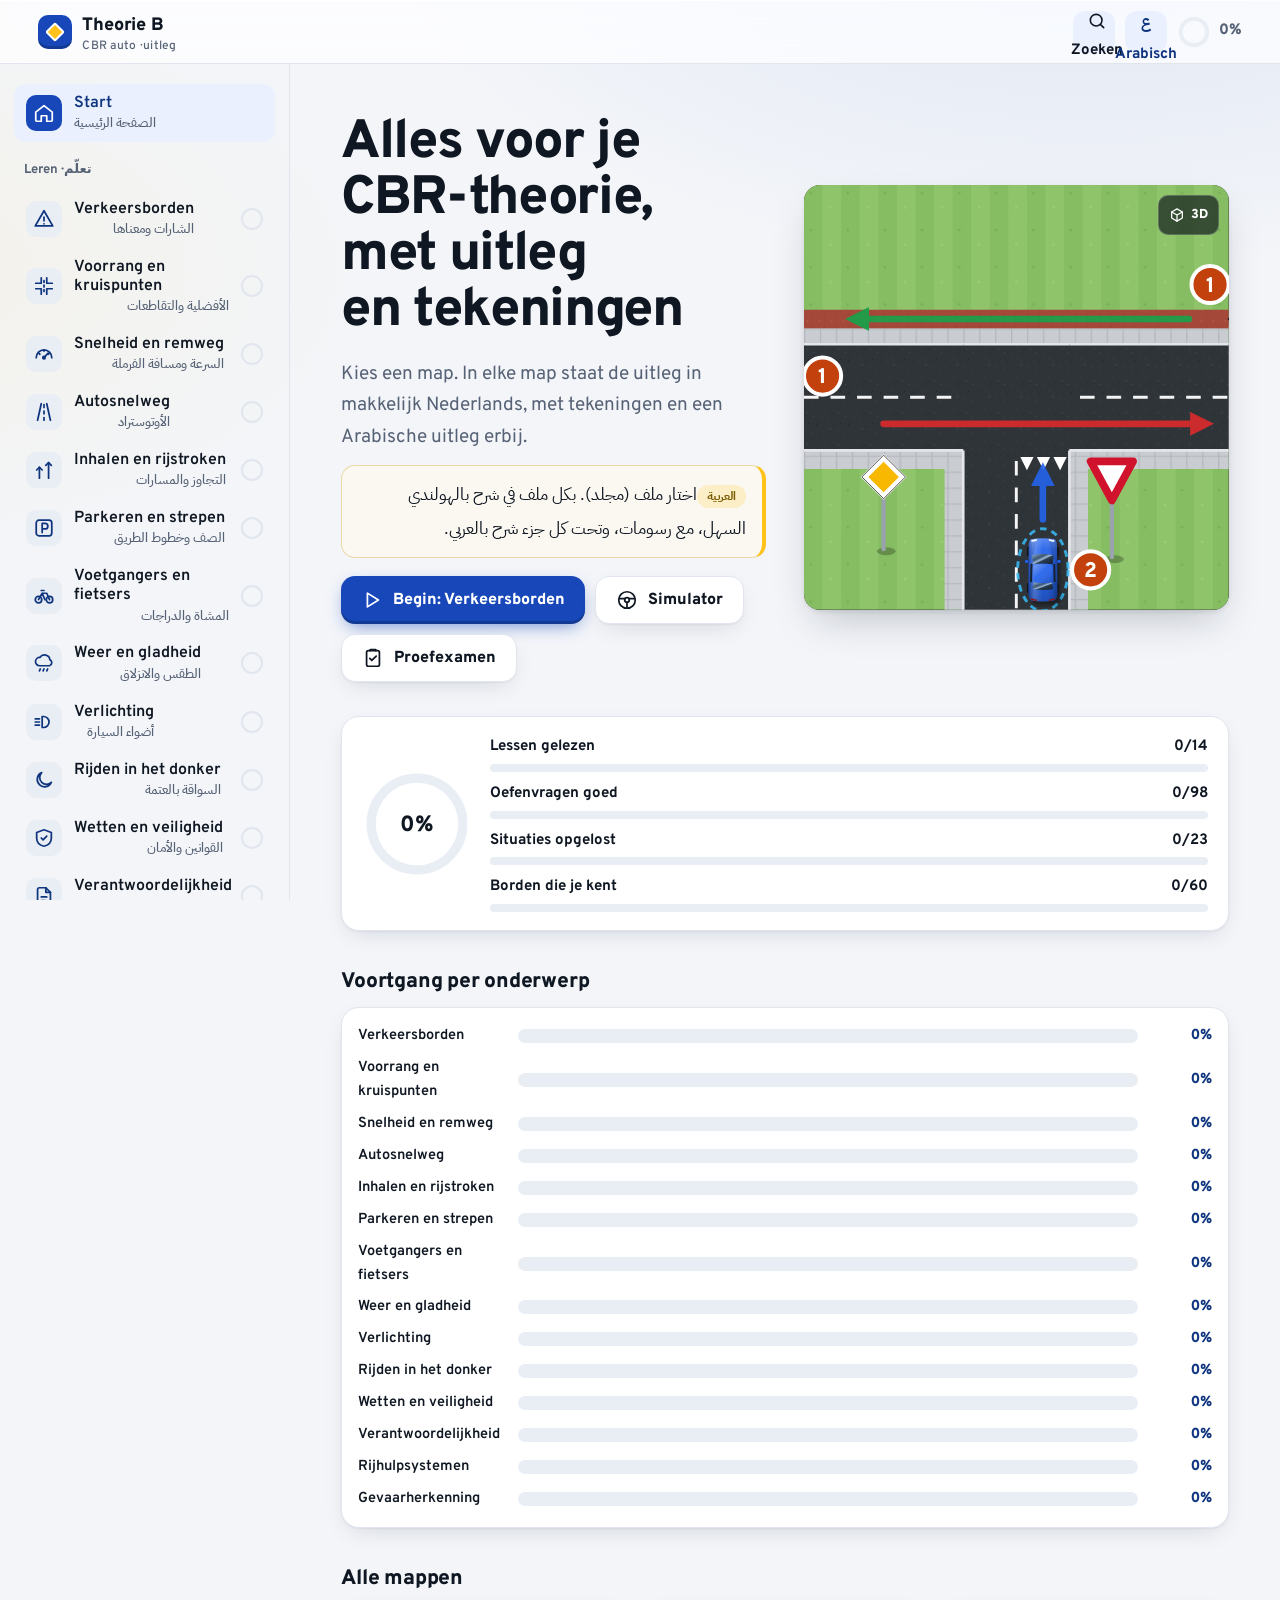
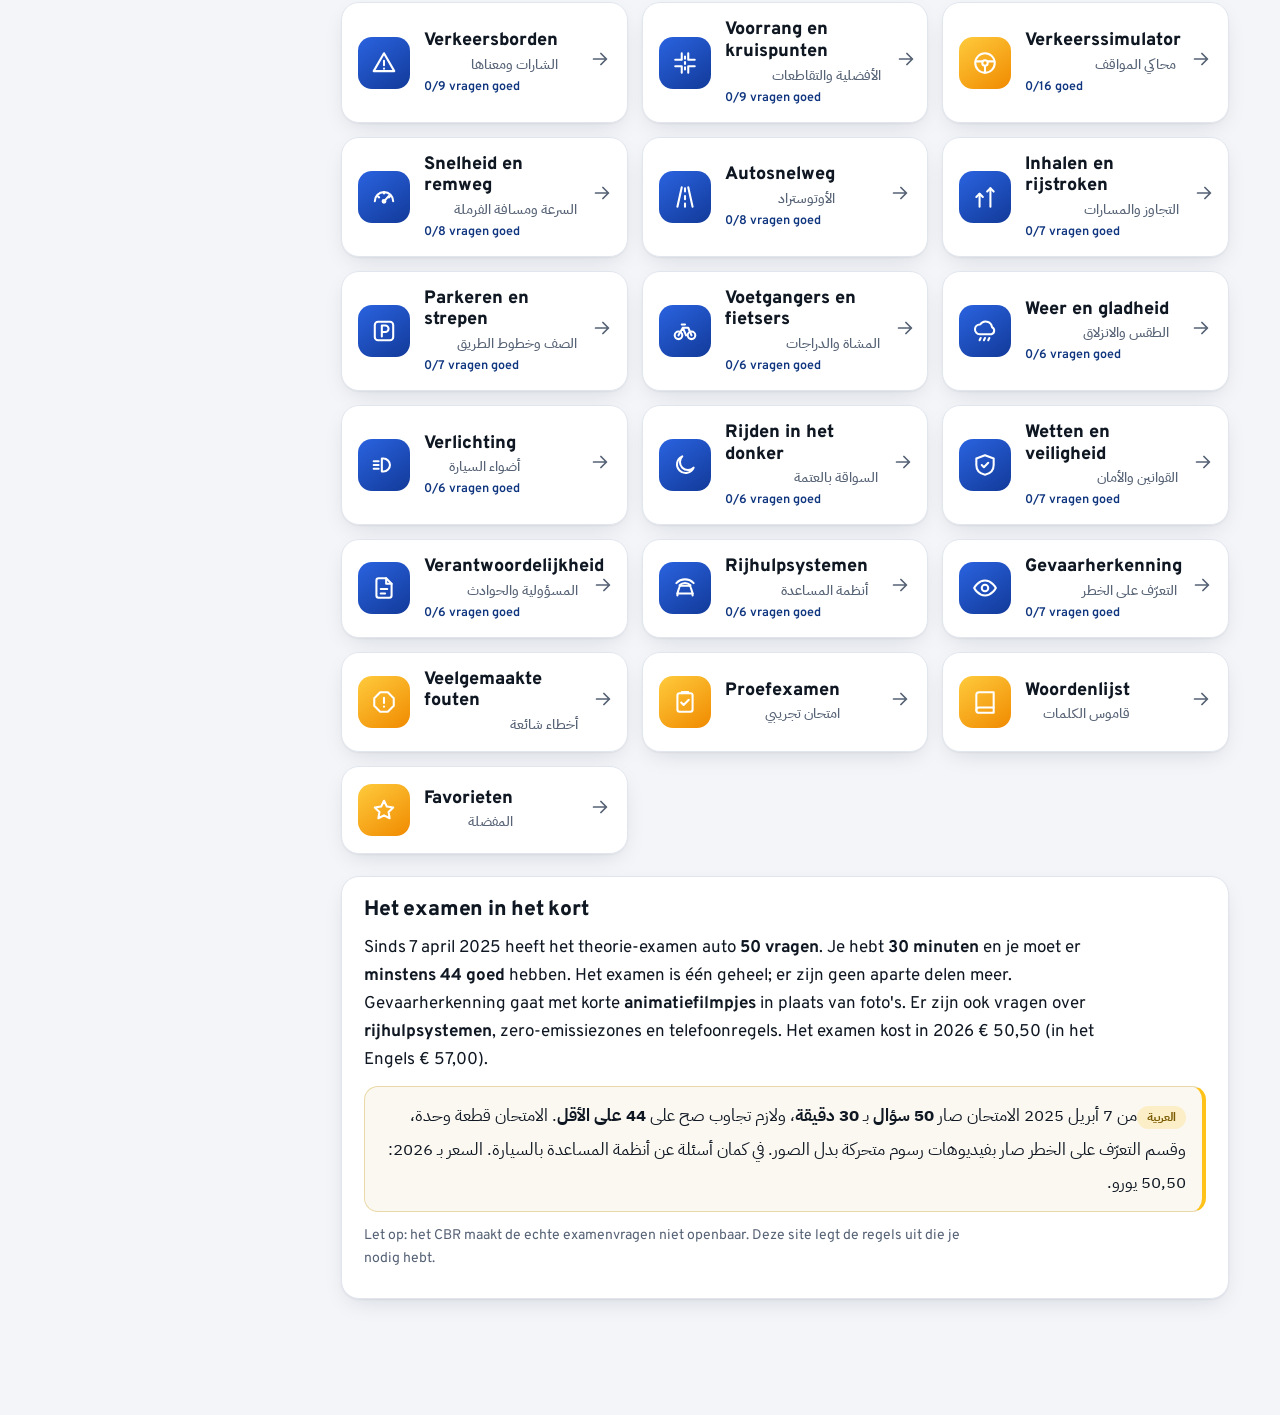
==== commit 40dda9e3: "Add read-aloud (Dutch + Arabic voices) and stop browser auto-translation - Voorlezen: per page (NL, " ====
--- a/index.html
+++ b/index.html
@@ -1,7 +1,8 @@
 <!DOCTYPE html>
-<html lang="nl">
+<html lang="nl" translate="no">
 <head>
 <meta charset="utf-8">
+<meta name="google" content="notranslate">
 <meta name="viewport" content="width=device-width, initial-scale=1">
 <title>Theorie Auto B – Uitleg</title>
 <link rel="preconnect" href="https://fonts.googleapis.com">
@@ -324,9 +325,9 @@
     <li>Stap uit aan de <b>rechterkant</b> en ga <b>achter de vangrail</b> staan.</li>
     <li>Bel de pechhulp. Is het gevaarlijk? Bel <b>112</b>.</li>
   </ol></div>
+  <div class="ar">إذا تعطلت: روح يمين قد ما فيك (مسار الطوارئ)، شغّل أضواء الخطر، البس السترة العاكسة إذا عندك، انزل من الجهة اليمين وروح <b>ورا الحاجز الحديدي</b>، واتصل بالمساعدة أو 112 إذا في خطر.</div>
   <div class="tip warn"><b>Gevarendriehoek:</b> zet die op de autosnelweg <b>niet</b> neer, dat is levensgevaarlijk. Op andere wegen zet je hem ongeveer 30 meter achter je auto. <b>Pech in een tunnel:</b> alarmlichten aan, motor uit, sleutel in het contact laten, uitstappen en via de <b>nooduitgang</b> de tunnel uit; gebruik de SOS-telefoon.</div>
   <div class="ar">المثلث التحذيري: عالأوتوستراد <b>ما</b> تحطّه، خطر كتير. عالطرق التانية حطّه تقريباً 30 متر ورا سيارتك. <b>عطل بالنفق:</b> أضواء الخطر، طفّي المحرك، خلّي المفتاح بمكانه، انزل واطلع من <b>مخرج الطوارئ</b>، واستعمل تلفون الطوارئ (SOS).</div>
-  <div class="ar">إذا تعطلت: روح يمين قد ما فيك (مسار الطوارئ)، شغّل أضواء الخطر، البس السترة العاكسة إذا عندك، انزل من الجهة اليمين وروح <b>ورا الحاجز الحديدي</b>، واتصل بالمساعدة أو 112 إذا في خطر.</div>
 
 <h3>Wie mag op de snelweg?</h3>
 <p>Op een autosnelweg mogen alleen motorvoertuigen die minstens <b>60 km/u</b> kunnen en mogen rijden. Op een autoweg is dat 50 km/u. Er is <b>geen minimumsnelheid</b>: maar te langzaam rijden kan gevaarlijk zijn als het andere verkeer veel harder gaat.</p>
--- a/assets/app.css
+++ b/assets/app.css
@@ -544,3 +544,21 @@
 @media(max-width:640px){.toast{bottom:max(84px,env(safe-area-inset-bottom))}}
 [hidden]{display:none!important}
 .qhead:empty{display:none}
+/* voorlezen */
+.ttsbar{display:flex;flex-wrap:wrap;gap:8px;margin:-4px 0 16px}
+.ttsbar .btn{min-height:40px}
+.ttsplayer{position:fixed;left:50%;bottom:max(14px,env(safe-area-inset-bottom));transform:translateX(-50%);z-index:75;display:flex;align-items:center;gap:6px;padding:8px 10px 8px 14px;border-radius:18px;background:light-dark(#ffffffeb,#121a28eb);backdrop-filter:blur(14px);-webkit-backdrop-filter:blur(14px);box-shadow:0 14px 40px -12px #0b111a80,inset 0 0 0 1px var(--line);max-width:calc(100vw - 20px)}
+.ttsplayer .ttsico{color:var(--brand);display:grid;place-items:center;animation:mehalo 1.6s ease-in-out infinite}
+.ttsinfo{display:flex;flex-direction:column;min-width:0;margin-right:4px}
+.ttsinfo b{font-size:14px;white-space:nowrap;overflow:hidden;text-overflow:ellipsis;max-width:34vw}
+.ttsinfo small{font-size:11.5px;color:var(--soft);white-space:nowrap;overflow:hidden;text-overflow:ellipsis;max-width:34vw}
+.tbtn{width:42px;height:42px;border-radius:12px;border:0;background:var(--tint);color:var(--ink);display:grid;place-items:center;cursor:pointer}
+.tbtn.txt{font:800 13px/1 Overpass,Arial,sans-serif}
+.tbtn:hover{background:var(--brand);color:#fff}
+.tts-now{background:light-dark(#fff7d6,#3a3214)!important;box-shadow:0 0 0 3px light-dark(#ffd54a,#b38a00);border-radius:8px;transition:background .2s}
+body.tts-on main{padding-bottom:90px}
+body.tts-on .toast{bottom:90px}
+.qsay{margin-left:auto}
+.qhead{display:flex;align-items:center;gap:6px}
+@media(max-width:640px){.ttsinfo small{display:none}.ttsinfo b{max-width:24vw}.tbtn{width:40px;height:40px}}
+@media(prefers-reduced-motion:reduce){.ttsplayer .ttsico{animation:none}}
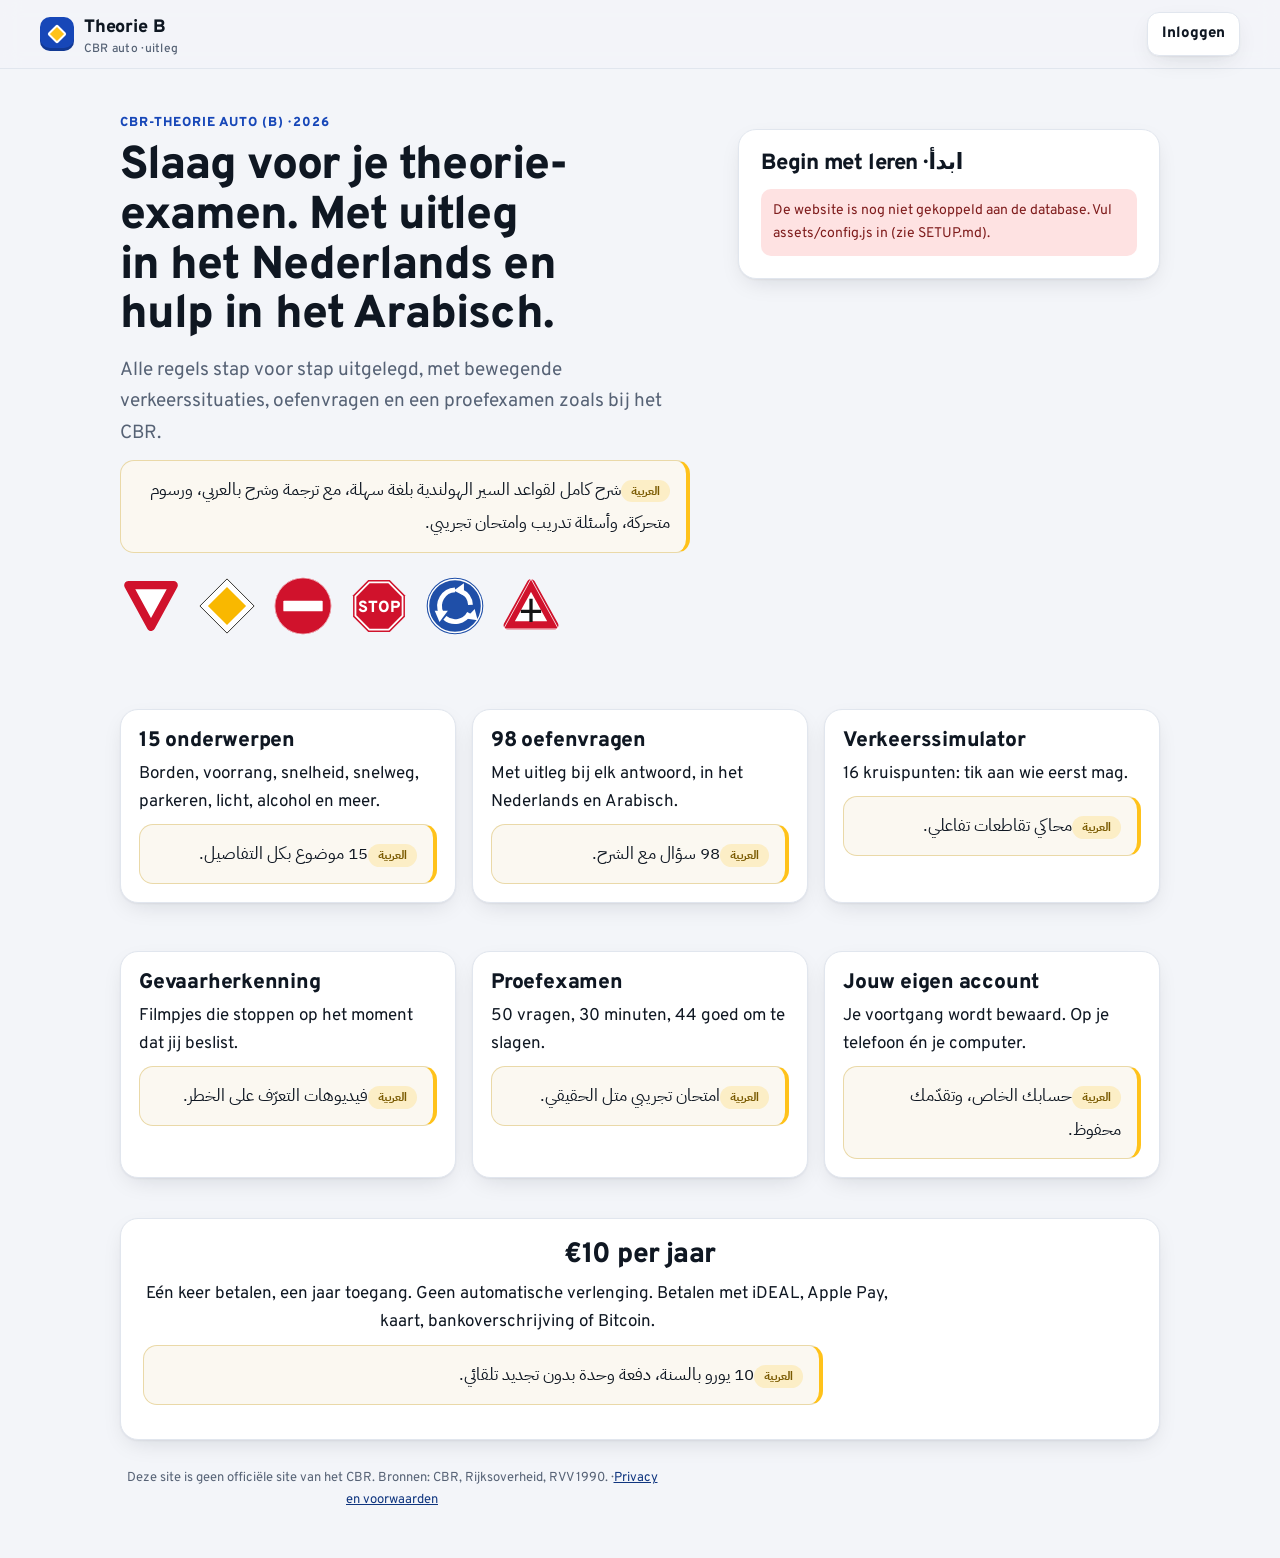
==== commit ca1fafad: "Accounts, €10/year subscription, discount codes and per-user progress - Landing page with sign-up/lo" ====
--- a/index.html
+++ b/index.html
@@ -4,786 +4,41 @@
 <meta charset="utf-8">
 <meta name="google" content="notranslate">
 <meta name="viewport" content="width=device-width, initial-scale=1">
-<title>Theorie Auto B – Uitleg</title>
+<title>Theorie B – CBR-theorie met Arabische uitleg</title>
+<meta name="description" content="CBR-theorie auto B: uitleg in het Nederlands met Arabische hulp, oefenvragen, simulator en proefexamen. €10 per jaar.">
 <link rel="preconnect" href="https://fonts.googleapis.com">
 <link rel="preconnect" href="https://fonts.gstatic.com" crossorigin>
 <link href="https://fonts.googleapis.com/css2?family=Overpass:wght@400;500;600;700;800&family=IBM+Plex+Sans+Arabic:wght@400;500;600;700&display=swap" rel="stylesheet">
 <link rel="stylesheet" href="assets/app.css">
 
 </head>
-<body><a class="skip" href="#main">Naar de inhoud</a>
-<svg width="0" height="0" style="position:absolute" aria-hidden="true"><defs>
- <linearGradient id="shine" x1="0" y1="0" x2="1" y2="1"><stop offset="0" stop-color="#fff" stop-opacity=".55"/><stop offset=".38" stop-color="#fff" stop-opacity=".12"/><stop offset=".5" stop-color="#fff" stop-opacity="0"/><stop offset="1" stop-color="#000" stop-opacity=".14"/></linearGradient>
- <linearGradient id="gProg" x1="0" y1="0" x2="1" y2="1"><stop offset="0" stop-color="#2a63e0"/><stop offset="1" stop-color="#18a058"/></linearGradient>
- <linearGradient id="body" x1="0" y1="0" x2="1" y2="0"><stop offset="0" stop-color="#000" stop-opacity=".28"/><stop offset=".22" stop-color="#fff" stop-opacity=".22"/><stop offset=".5" stop-color="#fff" stop-opacity="0"/><stop offset=".8" stop-color="#000" stop-opacity=".08"/><stop offset="1" stop-color="#000" stop-opacity=".32"/></linearGradient>
- <linearGradient id="glass" x1="0" y1="0" x2="0" y2="1"><stop offset="0" stop-color="#5b7896"/><stop offset="1" stop-color="#16222f"/></linearGradient>
- <pattern id="asph" width="9" height="9" patternUnits="userSpaceOnUse"><rect width="9" height="9" fill="#30353b"/><rect x="1" y="2" width="1.3" height="1.3" fill="#3c424a"/><rect x="5" y="6" width="1.2" height="1.2" fill="#272b30"/><rect x="7" y="1" width="1" height="1" fill="#41474f"/><rect x="3" y="7" width="1" height="1" fill="#3a3f46"/></pattern>
- <pattern id="grass" width="28" height="28" patternUnits="userSpaceOnUse"><rect width="28" height="28" fill="#8fc46b"/><rect width="14" height="28" fill="#86bd62"/><circle cx="5" cy="6" r="1" fill="#79b057"/><circle cx="20" cy="17" r="1" fill="#9bcf77"/></pattern>
- <pattern id="walk" width="12" height="12" patternUnits="userSpaceOnUse"><rect width="12" height="12" fill="#c9ccd1"/><path d="M0 .5H12M.5 0V12" stroke="#b5b9bf" stroke-width="1"/></pattern>
- <pattern id="bikep" width="9" height="9" patternUnits="userSpaceOnUse"><rect width="9" height="9" fill="#a4493a"/><rect x="2" y="3" width="1.2" height="1.2" fill="#b65a49"/><rect x="6" y="7" width="1" height="1" fill="#913d30"/></pattern>
- <pattern id="sand" width="10" height="10" patternUnits="userSpaceOnUse"><rect width="10" height="10" fill="#c9a76b"/><circle cx="2" cy="3" r="1" fill="#b8955a"/><circle cx="7" cy="7" r=".9" fill="#d8b87c"/></pattern>
- <pattern id="lot" width="10" height="10" patternUnits="userSpaceOnUse"><rect width="10" height="10" fill="#4a5058"/><rect x="3" y="4" width="1" height="1" fill="#565d66"/></pattern>
-
- <linearGradient id="bodyV" x1="0" y1="0" x2="0" y2="1"><stop offset="0" stop-color="#fff" stop-opacity=".22"/><stop offset=".18" stop-color="#fff" stop-opacity=".05"/><stop offset=".55" stop-color="#000" stop-opacity="0"/><stop offset="1" stop-color="#000" stop-opacity=".22"/></linearGradient>
- <linearGradient id="roof" x1="0" y1="0" x2="1" y2="1"><stop offset="0" stop-color="#fff" stop-opacity=".38"/><stop offset=".45" stop-color="#fff" stop-opacity=".06"/><stop offset="1" stop-color="#000" stop-opacity=".18"/></linearGradient>
- <linearGradient id="glassR" x1="0" y1="0" x2="1" y2="1"><stop offset="0" stop-color="#8fb1d4"/><stop offset=".35" stop-color="#3b5571"/><stop offset=".5" stop-color="#9ab8d6"/><stop offset=".58" stop-color="#2a3d52"/><stop offset="1" stop-color="#121c27"/></linearGradient>
- <radialGradient id="jacket" cx=".4" cy=".35" r=".8"><stop offset="0" stop-color="#3f8f57"/><stop offset="1" stop-color="#1f5a33"/></radialGradient>
- <radialGradient id="coat" cx=".4" cy=".35" r=".8"><stop offset="0" stop-color="#7b5bb6"/><stop offset="1" stop-color="#3f2a6b"/></radialGradient>
- <pattern id="asph2" width="24" height="24" patternUnits="userSpaceOnUse"><rect width="24" height="24" fill="#2f3439"/><g fill="#3b4148"><rect x="2" y="3" width="1.2" height="1.2"/><rect x="13" y="7" width="1" height="1"/><rect x="19" y="15" width="1.3" height="1.3"/><rect x="6" y="19" width="1" height="1"/><rect x="16" y="1" width=".9" height=".9"/></g><g fill="#262a2f"><rect x="9" y="12" width="1.2" height="1.2"/><rect x="21" y="4" width="1" height="1"/><rect x="3" y="11" width="1" height="1"/><rect x="11" y="21" width="1.1" height="1.1"/></g><g fill="#454b53"><rect x="7" y="6" width=".8" height=".8"/><rect x="17" y="10" width=".8" height=".8"/><rect x="1" y="16" width=".8" height=".8"/></g></pattern>
- <filter id="shadow" x="-50%" y="-50%" width="200%" height="200%"><feGaussianBlur stdDeviation="1.8"/></filter>
- <marker id="ar" viewBox="0 0 10 10" refX="5" refY="5" markerWidth="3.6" markerHeight="3.6" orient="auto-start-reverse"><path d="M0 0L10 5L0 10z" fill="context-stroke"/></marker>
-</defs></svg>
-
-<header class="top">
- <button class="tbtn" id="menuBtn" aria-label="Menu"><svg class="ico" viewBox="0 0 24 24"><path d="M4 7h16M4 12h16M4 17h16"/></svg></button>
- <a class="brand" href="#start"><i><b></b></i><span>Theorie B<small>CBR auto · uitleg</small></span></a>
- <button class="tbtn" id="searchBtn" title="Zoeken (Ctrl+K)"><svg class="ico" viewBox="0 0 24 24"><circle cx="11" cy="11" r="7"/><path d="M20 20l-4-4"/></svg><span class="lbl">Zoeken</span></button>
- <button class="tbtn on" id="arBtn" aria-pressed="true" title="Arabische uitleg tonen/verbergen"><span class="arl">ع</span><span class="lbl">Arabisch</span></button>
- <span class="pchip" title="Je voortgang"><svg viewBox="0 0 36 36"><circle cx="18" cy="18" r="14" fill="none" stroke="var(--bg2)" stroke-width="4"/><circle id="miniRing" cx="18" cy="18" r="14" fill="none" stroke="url(#gProg)" stroke-width="4" stroke-linecap="round" transform="rotate(-90 18 18)" stroke-dasharray="88" stroke-dashoffset="88"/></svg><span id="miniPct">0%</span></span>
-</header>
-
-<div class="app">
- <aside class="side" id="side">
-  <nav class="nav" id="nav"></nav>
- </aside>
- <div class="scrim" id="scrim"></div>
- <main class="wrap" id="main">
-<section class="view" id="v-start">
-  <div class="hero">
-    <div>
-      <h1>Alles voor je CBR-theorie, met uitleg en tekeningen</h1>
-      <p class="lead">Kies een map. In elke map staat de uitleg in makkelijk Nederlands, met tekeningen en een Arabische uitleg erbij.</p>
-      <div class="ar">اختار ملف (مجلد). بكل ملف في شرح بالهولندي السهل، مع رسومات، وتحت كل جزء شرح بالعربي.</div>
-    </div>
-    <div data-d="hero"></div>
+<body class="landing">
+<header class="lp-top"><a class="brand" href="/"><i><b></b></i><span>Theorie B<small>CBR auto · uitleg</small></span></a><a class="btn ghost sm" href="#login">Inloggen</a></header>
+<main class="lp">
+ <section class="lp-hero">
+  <div>
+   <p class="kicker">CBR-theorie auto (B) · 2026</p>
+   <h1>Slaag voor je theorie-examen. Met uitleg in het Nederlands en hulp in het Arabisch.</h1>
+   <p class="lead">Alle regels stap voor stap uitgelegd, met bewegende verkeerssituaties, oefenvragen en een proefexamen zoals bij het CBR.</p>
+   <p class="ar" lang="ar" dir="rtl">شرح كامل لقواعد السير الهولندية بلغة سهلة، مع ترجمة وشرح بالعربي، ورسوم متحركة، وأسئلة تدريب وامتحان تجريبي.</p>
+   <div class="lp-signs" id="lpSigns" aria-hidden="true"></div>
   </div>
-  <div class="folders" id="folders"></div>
-  <div class="card" style="margin-top:22px">
-    <h3 style="margin-top:0">Het examen in het kort</h3>
-    <p>Sinds 7 april 2025 heeft het theorie-examen auto <b>50 vragen</b>. Je hebt <b>30 minuten</b> en je moet er <b>minstens 44 goed</b> hebben. Het examen is één geheel; er zijn geen aparte delen meer. Gevaarherkenning gaat met korte <b>animatiefilmpjes</b> in plaats van foto's. Er zijn ook vragen over <b>rijhulpsystemen</b>, zero-emissiezones en telefoonregels. Het examen kost in 2026 € 50,50 (in het Engels € 57,00).</p>
-    <div class="ar">من 7 أبريل 2025 الامتحان صار <b>50 سؤال</b> بـ <b>30 دقيقة</b>، ولازم تجاوب صح على <b>44 على الأقل</b>. الامتحان قطعة وحدة، وقسم التعرّف على الخطر صار بفيديوهات رسوم متحركة بدل الصور. في كمان أسئلة عن أنظمة المساعدة بالسيارة. السعر بـ 2026: 50,50 يورو.</div>
-    <p class="note">Let op: het CBR maakt de echte examenvragen niet openbaar. Deze site legt de regels uit die je nodig hebt.</p>
-  </div>
-</section>
-
-<section class="view" id="v-borden">
-  <h2>Verkeersborden</h2>
-  <p class="lead">De vorm en de kleur vertellen je al veel. Leer eerst de vormen, dan de borden zelf.</p>
-  <div class="scroll"><table class="stack">
-    <thead><tr><th>Vorm</th><th>Betekenis</th><th>بالعربي</th></tr></thead>
-    <tbody>
-      <tr><td>Rond met rode rand</td><td>Verbod: iets mag niet</td><td lang="ar">ممنوع</td></tr>
-      <tr><td>Rond en blauw</td><td>Gebod: iets moet</td><td lang="ar">إجباري (لازم)</td></tr>
-      <tr><td>Driehoek, punt omhoog, rode rand</td><td>Waarschuwing: let op, gevaar</td><td lang="ar">تحذير، انتبه</td></tr>
-      <tr><td>Driehoek, punt omlaag</td><td>Voorrang verlenen</td><td lang="ar">أعطِ أفضلية</td></tr>
-      <tr><td>Gele ruit met witte rand</td><td>Voorrangsweg: jij hebt voorrang</td><td lang="ar">طريق إلك فيه الأفضلية</td></tr>
-      <tr><td>Blauwe rechthoek</td><td>Aanwijzing of informatie</td><td lang="ar">معلومة أو إرشاد</td></tr>
-    </tbody>
-  </table></div>
-  <div id="signgroups"></div>
-
-<h3>Alle borden: zoeken en filteren</h3>
-<p>Zoek op naam of code (bijvoorbeeld <b>B6</b> of <b>parkeren</b>) of kies een soort. Tik op een bord voor een grote weergave. Met de ster bewaar je een bord in je favorieten.</p>
-<div class="ar">دوّر على الشارة بالاسم أو الرمز (مثلاً B6) أو اختار نوع. اضغط على أي شارة لتشوفها كبيرة، وبالنجمة بتحفظها بالمفضلة.</div>
-<div id="signcat"></div>
-<div class="exam"><h4>Onthoud voor het examen</h4><ul>
-<li>Rond met rode rand = <b>verbod</b>. Rond en blauw = <b>gebod</b>. Driehoek = <b>waarschuwing</b>.</li>
-<li>Een omgekeerde driehoek (B6) en de achthoek (B7, STOP) zie je ook van achteren aan hun vorm.</li>
-<li>Een <b>onderbord</b> onder een bord geeft extra uitleg of een uitzondering, bijvoorbeeld “uitgezonderd fietsers”.</li>
-<li>Een maximumsnelheid geldt tot een nieuw snelheidsbord of een bord “einde maximumsnelheid” (A2).</li>
-<li>Een <b>adviessnelheid</b> (A4, blauw vierkant) is een advies; een rond bord met rode rand (A1) is verplicht.</li>
-</ul>
-<div class="ar">دائرة بإطار أحمر = ممنوع. دائرة زرقا = إجباري. مثلث = تحذير. المثلث المقلوب وشارة STOP بتعرفهم من ورا من شكلهم. اللوحة الصغيرة تحت الشارة بتعطي شرح إضافي أو استثناء. السرعة القصوى بتضل لحد شارة سرعة جديدة أو شارة نهاية السرعة (A2). السرعة الاستشارية (A4، مربع أزرق) نصيحة، أما الدائرة بإطار أحمر (A1) إجبارية.</div></div>
-<div class="example"><h4>Voorbeeld uit de praktijk</h4><p>Je rijdt in een woonwijk en ziet een blauw bord met een huisje en een poppetje (G5). Vanaf hier ben je op een <b>erf</b>: maximaal 15 km/u, voetgangers mogen de hele weg gebruiken en je parkeert alleen in de vakken.</p>
-<div class="ar">بمنطقة «erf» (مو أي حي سكني، بس اللي فيه هالشارة) بتشوف شارة زرقا عليها بيت وشخص (G5). من هون انت بمنطقة «erf»: أقصى سرعة 15 كم/س، والمشاة مسموح يمشوا بكل الشارع، والصف بس بالأماكن المخططة.</div></div>
-<div class="quiz" data-topic="borden"></div>
-
-
-</section>
-
-<section class="view" id="v-voorrang">
-  <h2>Voorrang</h2>
-  <p class="lead">Voorrang verlenen betekent: de ander kan zonder te remmen of uit te wijken doorrijden.</p>
-  <div class="ar">«إعطاء الأفضلية» يعني: تخلّي الثاني يكمّل طريقه بدون ما يضطر يفرمل أو يلف عنك.</div>
-  <h3>Wat gaat boven wat?</h3>
-  <ol>
-    <li><b>Aanwijzingen van een verkeersregelaar</b> (bijvoorbeeld politie)</li>
-    <li><b>Verkeerslichten</b></li>
-    <li><b>Verkeersborden en haaientanden</b></li>
-    <li><b>Gewone verkeersregels</b> (zoals: rechts gaat voor)</li>
-  </ol>
-  <p>Staat er een bord? Dan geldt het bord, niet de gewone regel.</p>
-  <div class="ar">الترتيب من الأقوى للأضعف: ١) شرطي أو منظّم السير ٢) الإشارات الضوئية ٣) الشارات وأسنان القرش ٤) القواعد العادية (مثل: اللي من اليمين أول). إذا في شارة، بتمشي الشارة مو القاعدة العادية.</div>
-
-  <div class="diag"><div data-d="gelijk"></div><div>
-    <h3>1. Gelijkwaardig kruispunt: rechts gaat voor</h3>
-    <p>Geen borden, geen haaientanden, geen lichten? Dan geef je voorrang aan <b>alle bestuurders van rechts</b>. Dat zijn ook fietsers en brommers. Voetgangers tellen hier niet als bestuurder.</p>
-    <div class="order"><span>1 rode auto (van rechts)</span><span>2 jij</span></div>
-    <div class="ar">تقاطع بدون شارات ولا أضواء: <b>اللي جاي من يمينك بيمرق أول</b>، حتى لو كان على دراجة.</div>
-  </div></div>
-
-  <div class="diag"><div data-d="tram"></div><div>
-    <h3>2. De tram gaat voor</h3>
-    <p>Op een gelijkwaardig kruispunt heeft de tram <b>altijd</b> voorrang, ook als hij van links komt. Een tram kan niet uitwijken en remt langzaam.</p>
-    <div class="order"><span>1 tram</span><span>2 jij</span></div>
-    <div class="ar">الترام دايماً إله الأفضلية بالتقاطع المتساوي، حتى لو جاي من الشمال.</div>
-  </div></div>
-
-  <div class="diag"><div data-d="haaien"></div><div>
-    <h3>3. Haaientanden en het bord “voorrang verlenen”</h3>
-    <p>Liggen er <b>haaientanden</b> (witte driehoeken) voor je? Dan laat je al het verkeer op de kruisende weg gaan, van links én van rechts. Je hoeft niet altijd te stoppen: is de weg vrij, dan rijd je door. Bij een <b>STOP-bord</b> moet je wel altijd helemaal stilstaan.</p>
-    <div class="order"><span>1 auto op de voorrangsweg (ook van links)</span><span>2 jij</span></div>
-    <div class="ar">إذا قدامك أسنان القرش: بتعطي أفضلية لكل اللي على الطريق الثاني، من اليمين والشمال. إذا فاضي بتكمّل بدون وقوف. بس عند شارة STOP لازم توقف كلياً.</div>
-  </div></div>
-
-  <div class="diag"><div data-d="afslaan"></div><div>
-    <h3>4. Afslaan: rechtdoor op dezelfde weg gaat voor</h3>
-    <p>Sla je rechtsaf of linksaf? Dan laat je verkeer gaan dat <b>op dezelfde weg rechtdoor</b> gaat. Dat geldt ook voor de fietser naast je op het fietspad. Kijk in je spiegel en <b>over je schouder</b> (dode hoek).</p>
-    <div class="order"><span>1 fietser rechtdoor</span><span>2 jij (rechtsaf)</span></div>
-    <div class="ar">إذا بدك تلف، بتخلّي اللي ماشي دغري على نفس الطريق يمرق أول، حتى راكب الدراجة اللي جنبك. شوف بالمرآة ولف راسك للنقطة العمياء.</div>
-  </div></div>
-
-  <div class="diag"><div data-d="linksaf"></div><div>
-    <h3>5. Linksaf slaan</h3>
-    <p>Ga je linksaf? Dan laat je het verkeer dat je <b>tegemoet</b> komt eerst gaan, als het rechtdoor gaat of rechtsaf slaat.</p>
-    <div class="order"><span>1 tegenligger rechtdoor</span><span>2 jij (linksaf)</span></div>
-    <div class="ar">إذا بدك تلف شمال، بتخلّي السيارة اللي جاية بوجهك تمرق أول (إذا ماشية دغري أو لافّة يمين).</div>
-  </div></div>
-
-  <div class="diag"><div data-d="rotonde"></div><div>
-    <h3>6. Rotonde</h3>
-    <p>Bijna alle rotondes hebben haaientanden en een bord “voorrang verlenen”. Dan heeft het verkeer <b>óp de rotonde</b> voorrang. Je rijdt tegen de klok in. Geef richting aan als je de rotonde <b>verlaat</b>. Fietsers op een fietspad rond de rotonde hebben binnen de bebouwde kom meestal voorrang; kijk naar de haaientanden.</p>
-    <div class="order"><span>1 auto op de rotonde</span><span>2 jij</span></div>
-    <div class="ar">بالدوّار عادةً في أسنان قرش، يعني اللي <b>جوّا الدوّار</b> إله الأفضلية. بتلف عكس عقارب الساعة، وبتغمّز لما تطلع منه.</div>
-    <details class="more"><summary>Meer uitleg over rotondes</summary><div><ul>
-      <li>Bij het <b>oprijden</b> hoef je geen richting aan te geven. Bij het <b>verlaten</b> geef je richting aan naar rechts.</li>
-      <li>Fietsers op het fietspad rond de rotonde: <b>binnen</b> de bebouwde kom hebben ze meestal voorrang, <b>buiten</b> de bebouwde kom meestal niet. Kijk naar de haaientanden.</li>
-      <li><b>Turborotonde:</b> kies vóór de rotonde de juiste rijstrook (pijlen op de weg). Op de rotonde wissel je niet van rijstrook.</li>
-      <li>Liggen er <b>geen haaientanden</b> en staan er geen borden? Dan geldt de gewone regel: verkeer van rechts gaat voor.</li>
-      <li>Geef een vrachtwagen of bus de ruimte: die heeft op de rotonde meer plek nodig.</li>
-    </ul><div class="ar">لما <b>تفوت</b> عالدوّار ما في داعي تغمّز، بس لما <b>تطلع</b> بتغمّز يمين. الدراجات حوالين الدوّار: <b>داخل</b> البلد غالباً إلها الأفضلية، <b>خارج</b> البلد غالباً لا؛ طلّع عأسنان القرش. <b>الدوّار التوربو:</b> اختار المسار الصح قبل الدوّار (الأسهم عالأرض)، وجوّا ما بتغيّر مسارك. إذا ما في أسنان قرش ولا شارات: اللي من اليمين أول. خلّي مساحة للشاحنة أو الباص.</div></div></details>
-  </div></div>
-
-  <h3>Andere belangrijke voorrangsregels</h3>
-  <div class="card"><ul>
-    <li><b>Uitrit, parkeerplaats of erf verlaten:</b> je laat <b>iedereen</b> voorgaan: auto's, fietsers en voetgangers.</li>
-    <li><b>Onverharde weg:</b> kom je van een zandweg, dan geef je voorrang aan verkeer op de verharde weg, ook als dat van links komt.</li>
-    <li><b>Zebrapad:</b> laat voetgangers die willen oversteken gaan.</li>
-    <li><b>Ambulance, brandweer, politie</b> met blauw zwaailicht <b>én</b> sirene: maak ruimte, rustig, zonder hard te remmen.</li>
-    <li><b>Bus binnen de bebouwde kom</b> die van de halte wil wegrijden (richting aan): laat hem gaan.</li>
-    <li><b>Uitvaartstoet (rouwstoet) of militaire colonne:</b> die mag je <b>niet doorsnijden</b>. Wacht tot de hele stoet voorbij is.</li>
-  </ul></div>
-  <div class="ar">قواعد تانية: لما تطلع من مخرج أو موقف أو منطقة erf (شارة G5) بتعطي الأفضلية <b>للكل</b>. من طريق ترابي لطريق مزفّت: اللي على المزفّت أول. ممر المشاة: خلي الماشي يقطع. سيارة إسعاف أو إطفاء أو شرطة بضوء أزرق وصفارة: افسح لها بهدوء. الباص داخل البلد إذا بدو يطلع من المحطة: خليه يطلع. موكب الجنازة أو رتل عسكري: <b>ممنوع تقطعه</b>، استنى لحد ما يمرق كله.</div>
-  <h3>Overweg (spoorwegovergang)</h3>
-  <div class="card"><ul>
-    <li>Gaan de <b>rode lichten knipperen</b> of hoor je de bel? Dan <b>stop</b> je, ook als de bomen nog open zijn.</li>
-    <li>Rijd een overweg alleen op als je er <b>helemaal af kunt</b>. Staat er file na de overweg? Dan wacht je ervoor.</li>
-    <li>Op een overweg mag je <b>nooit stilstaan</b>, en vlak voor of op een overweg mag je niet inhalen.</li>
-    <li>Trein en tram op het spoor gaan altijd voor. Het <b>andreaskruis</b> (rood-wit kruis) staat bij een overweg zonder bomen.</li>
-    <li>Sta je toch vast op het spoor? Iedereen direct uitstappen, weg van het spoor, en bel 112 (het nummer van de overweg staat op een kastje of bord).</li>
-  </ul></div>
-  <div class="ar">عند سكة القطار: إذا <b>الضو الأحمر عم يرمش</b> أو في جرس، <b>وقّف</b> حتى لو الحواجز لسا مفتوحة. ما تفوت عالسكة إلا إذا بتقدر <b>تطلع منها كلياً</b> (إذا في عجقة بعدها، استنى قبلها). <b>ممنوع توقف</b> عالسكة، وممنوع تتجاوز قبلها بشوي أو عليها. القطار والترام دايماً أول. الصليب الأحمر والأبيض (andreaskruis) بيكون عند سكة بدون حواجز. إذا علقت عالسكة: الكل ينزل فوراً ويبعد عن السكة، واتصل بـ 112.</div>
-
-<h3>Kruispunten met verkeerslichten</h3>
-<div class="card"><ul>
-<li><b>Groen:</b> je mag doorrijden als dat veilig kan. Sla je af? Dan laat je nog steeds voetgangers en fietsers voor die rechtdoor gaan.</li>
-<li><b>Geel (in de volksmond: oranje):</b> stoppen, behalve als je al zo dichtbij bent dat je niet veilig kunt stoppen.</li>
-<li><b>Rood:</b> stoppen voor de stopstreep.</li>
-<li><b>Knipperend geel</b> of lichten uit: let goed op. Dan gelden de borden en de gewone voorrangsregels.</li>
-</ul></div>
-<div class="ar">أخضر: كمّل إذا آمن، وإذا عم تلف خلّي المشاة والدراجات اللي ماشيين دغري يمرقوا. أصفر: وقّف إلا إذا صرت قريب كتير وما فيك توقف بأمان. أحمر: وقّف قبل خط الوقوف. أصفر عم يرمش أو الإشارة طافية: انتبه، بتمشي الشارات وقواعد الأفضلية العادية.</div>
-<h3>Voorsorteren en weefvak</h3>
-<p><b>Voorsorteren</b> betekent: op tijd in de rijstrook gaan die bij jouw richting hoort. Kijk naar de pijlen op de weg en de borden boven de weg.</p>
-<p>Een <b>weefvak</b> is een stuk weg waar een invoegstrook en een uitvoegstrook samen één strook zijn. Wie op zijn eigen rijstrook blijft, heeft voorrang op wie van rijstrook wisselt.</p>
-<ul>
-<li>Sorteer <b>op tijd</b> voor: kijk in je spiegels, over je schouder, geef richting aan en ga dan pas naar de andere strook.</li>
-<li>Sta je in een vak met een <b>pijl op de weg</b>? Dan moet je die richting volgen.</li>
-<li>Linksaf op een <b>eenrichtingsweg</b>: ga helemaal links rijden.</li>
-<li>Toch in de <b>verkeerde strook</b>? Rijd door in de richting van jouw strook en zoek later een andere route. Wissel niet op het laatste moment.</li>
-<li>Slaan jij en een tegenligger allebei linksaf? Dan gaan jullie meestal <b>vóór elkaar langs</b>, tenzij strepen of borden iets anders aangeven.</li>
-</ul>
-<div class="ar"><b>الاصطفاف المسبق:</b> روح بكّير عالمسار اللي بيناسب وجهتك، وانتبه للأسهم عالأرض والشارات فوق الطريق. <b>الـ weefvak:</b> مقطع فيه مسار الدخول ومسار الخروج نفس المسار. اللي ضل بمساره إله الأفضلية على اللي عم يغيّر مساره. اصطف <b>بكّير</b>: مرايات، ورا كتفك، غمّاز، وبعدين غيّر. إذا انت بمسار عليه <b>سهم</b> لازم تمشي حسبه. شمال بشارع اتجاه واحد: روح عالآخر شمال. إذا غلطت بالمسار: كمّل حسب مسارك ولا تغيّر بآخر لحظة. إذا انت والجاية بوجهك عم تلفّوا شمال، غالباً بتمرقوا <b>قدام بعض</b>.</div>
-<h3>De verkeersregelaar</h3>
-<p>Een verkeersregelaar of politieagent gaat <b>boven alles</b>: boven verkeerslichten, borden en regels.</p>
-<ul><li><b>Arm omhoog:</b> stop, voor iedereen (wie al op het kruispunt is, rijdt door).</li><li>Zie je de <b>voor- of achterkant</b> van de regelaar (armen opzij)? Dan moet je <b>stoppen</b>.</li><li>Zie je de <b>zijkant</b> van de regelaar? Dan mag je <b>doorrijden</b>.</li></ul>
-<div class="ar">منظّم السير أو الشرطي <b>أقوى من الكل</b>: من الإشارات الضوئية والشارات والقواعد. <b>إيد لفوق:</b> الكل يوقف (اللي صار عالتقاطع بيكمّل). إذا شايف <b>قدّامه أو ضهره</b> (إيديه عالجنب): <b>وقّف</b>. إذا شايف <b>جنبه</b>: <b>امشي</b>.</div>
-<details class="more"><summary>Meer uitleg: wie is een “voorrangsvoertuig”?</summary><div>
-<p>Een politieauto, ambulance of brandweerwagen is alleen een voorrangsvoertuig als hij <b>zwaailicht én sirene</b> gebruikt. Heeft hij alleen zwaailicht of alleen sirene? Dan is het voor de voorrangsregels een gewoon voertuig.</p>
-<p>Fietsers en bromfietsers zijn <b>bestuurders</b>. Voor hen gelden dezelfde voorrangsregels. Een fietser van rechts op een gelijkwaardig kruispunt gaat dus voor.</p>
-<div class="ar">سيارة الشرطة أو الإسعاف أو الإطفاء بتكون «مركبة أفضلية» بس إذا مشغّلة <b>الضو الأزرق والصفارة مع بعض</b>. إذا بس واحد منهم، بتعتبر سيارة عادية بقواعد الأفضلية. راكب الدراجة يعتبر «سائق»، يعني نفس القواعد: إذا جاي من يمينك بتقاطع متساوي، هو أول.</div>
-</div></details>
-<div class="exam"><h4>Onthoud voor het examen</h4><ul>
-<li>Volgorde: verkeersregelaar → verkeerslichten → borden/haaientanden → verkeersregels.</li>
-<li>Gelijkwaardig kruispunt: bestuurders van <b>rechts</b> gaan voor, ook fietsers. Uitzonderingen: de <b>tram</b>, en verkeer op een <b>verharde</b> weg als jij van een onverharde weg komt.</li>
-<li>Afslaan: rechtdoorgaand verkeer op dezelfde weg gaat voor.</li>
-<li>Uitrit, erf of parkeerplaats verlaten: iedereen gaat voor.</li>
-<li>Rotonde met haaientanden: verkeer óp de rotonde gaat voor.</li>
-</ul>
-<div class="ar">الترتيب: منظّم السير ← الإشارات الضوئية ← الشارات وأسنان القرش ← القواعد العادية. بالتقاطع المتساوي اللي من اليمين أول، حتى الدراجة، إلا الترام، والطريق المزفّت إذا انت جاي من طريق ترابي. لما تلف: اللي ماشي دغري أول. لما تطلع من مخرج أو erf أو موقف: الكل أول. الدوّار مع أسنان قرش: اللي جوّا أول.</div></div>
-<div class="example"><h4>Voorbeeld uit de praktijk</h4><p>Je wilt rechtsaf bij groen licht. Naast je rijdt een fietser die rechtdoor gaat. Ook al is het groen voor jullie allebei: de fietser gaat eerst. Kijk in je spiegel én over je rechterschouder voordat je afslaat.</p>
-<div class="ar">بدك تلف يمين والضو أخضر، وجنبك دراجة ماشية دغري. حتى لو الأخضر للتنين: الدراجة أول. طلّع بالمرآة ولف راسك عالكتف اليمين قبل ما تلف.</div></div>
-<div class="quiz" data-topic="voorrang"></div>
-
-
-</section>
-
-<section class="view" id="v-simulator">
-  <h2>Verkeerssimulator</h2>
-  <p class="lead">Bekijk de situatie, let op de borden en lichten, en kies wie als eerste mag rijden. Daarna zie je de juiste volgorde en de uitleg.</p>
-  <div class="ar">شوف الموقف، انتبه للشارات والإشارات الضوئية، واختار مين لازم يمرق أول. بعدها بتشوف الترتيب الصح والشرح.</div>
-  <div id="sim"></div>
-</section>
-
-<section class="view" id="v-snelheid">
-  <h2>Snelheid</h2>
-  <p class="lead">Staat er geen bord? Dan gelden deze maximumsnelheden voor een gewone auto.</p>
-  <div class="scroll"><table class="stack">
-    <thead><tr><th>Waar</th><th>Max.</th><th>بالعربي</th></tr></thead>
-    <tbody>
-      <tr><td>Binnen de bebouwde kom</td><td class="n">50 km/u</td><td lang="ar">داخل البلد. كتير شوارع فيها 30</td></tr>
-      <tr><td>Erf (woonerf, bord G5)</td><td class="n">15 km/u</td><td lang="ar">منطقة «erf» (شارة G5): أقصى 15 كم/س</td></tr>
-      <tr><td>Buiten de bebouwde kom</td><td class="n">80 km/u</td><td lang="ar">خارج البلد</td></tr>
-      <tr><td>Autoweg</td><td class="n">100 km/u</td><td lang="ar">طريق سيارات (أحياناً 80)</td></tr>
-      <tr><td>Autosnelweg (wettelijk maximum)</td><td class="n">130 km/u</td><td lang="ar">الأوتوستراد: الحد القانوني 130</td></tr>
-      <tr><td>Autosnelweg 06:00–19:00 (meestal)</td><td class="n">100 km/u</td><td lang="ar">بالنهار غالباً 100 حسب الشارة</td></tr>
-      <tr><td>Autosnelweg 19:00–06:00</td><td class="n">120/130</td><td lang="ar">بالليل: حسب الشارة (120 أو 130)</td></tr>
-      <tr><td>Auto met aanhanger (autosnelweg én autoweg)</td><td class="n">90 km/u</td><td lang="ar">مع مقطورة: أقصى 90 عالأوتوستراد وطريق السيارات</td></tr>
-    </tbody>
-  </table></div>
-  <div class="tip"><b>Let op de borden.</b> Op sommige snelwegen geldt sinds 2025 overdag weer 130 km/u, en soms is het hele dag 100 of 80. Het bord langs de weg telt altijd. Je ziet soms twee borden met tijden eronder, bijvoorbeeld “6–19 h”. Binnen de bebouwde kom is in steeds meer straten <b>30 km/u</b> de norm (zone 30): let op de borden.</div>
-  <div class="ar">انتبه للشارات: بعض الأوتوسترادات من 2025 رجعت 130 بالنهار، وبعضها 100 أو 80 طول اليوم. الشارة على الطريق هي اللي بتمشي. أحياناً بتشوف شارتين وتحتهن الوقت مثل «6–19».</div>
-  <h3>Pas je snelheid aan</h3>
-  <p>De maximumsnelheid is niet altijd een veilige snelheid. Rijd langzamer bij regen, mist, gladheid, in het donker, bij scholen en waar kinderen spelen. Je moet altijd kunnen stoppen binnen de afstand die je vrij ziet.</p>
-  <div class="ar">السرعة القصوى مو دايماً آمنة. خفّف بالمطر والضباب والجليد وبالليل وقرب المدارس. لازم دايماً تقدر توقف ضمن المسافة اللي شايفها فاضية.</div>
-  <h3>Stopafstand = reactieafstand + remweg</h3>
-  <div class="card"><ul>
-    <li><b>Reactieafstand:</b> de meters die je rijdt voordat je op de rem trapt (ongeveer 1 seconde).</li>
-    <li><b>Remweg:</b> de meters vanaf het remmen tot je stilstaat.</li>
-    <li>Rijd je <b>twee keer zo hard</b>, dan wordt je remweg ongeveer <b>vier keer zo lang</b>.</li>
-    <li>Op een <b>nat</b> wegdek is de remweg ongeveer twee keer zo lang; op ijs nog veel langer.</li>
-  </ul></div>
-  <div class="ar"><b>مسافة التوقف = مسافة رد الفعل + مسافة الفرملة.</b> رد الفعل تقريباً ثانية وحدة. إذا سرعتك صارت الضعف، مسافة الفرملة بتصير تقريباً <b>4 أضعاف</b>. على طريق مبلول تقريباً الضعف، وعلى الجليد أكتر بكتير.</div>
-
-<h3>Reken het zelf uit: de vuistregels</h3>
-<div class="card">
-<p>Deze <b>vuistregels</b> zijn een handig hulpmiddel om een schatting te maken (geen wet). Ze gaan uit van een reactietijd van ongeveer 1 seconde en een droog wegdek. In de simulator hieronder wordt precies gerekend: 50 km/u is 13,9 m per seconde.</p>
-<ul>
-<li><b>Reactieafstand</b> = (snelheid ÷ 10) × 3</li>
-<li><b>Remweg</b> (droog) = (snelheid ÷ 10) × (snelheid ÷ 10)</li>
-<li><b>Nat wegdek:</b> remweg × 2</li>
-<li><b>Stopafstand</b> = reactieafstand + remweg</li>
-</ul>
-<p><b>Voorbeeld bij 50 km/u:</b> reactie 5 × 3 = 15 m, remweg 5 × 5 = 25 m, stopafstand ongeveer 40 m.<br><b>Bij 100 km/u:</b> 30 m + 100 m = 130 m.</p>
-</div>
-<div class="ar">هاي <b>قواعد تقريبية</b> بتساعدك تقدّر المسافة (مو قانون). بتفترض رد فعل حوالي ثانية وطريق ناشف. بالمحاكي تحت الحساب دقيق: 50 كم/س = 13,9 متر بالثانية. <b>مسافة رد الفعل</b> = (السرعة ÷ 10) × 3. <b>مسافة الفرملة</b> (ناشف) = (السرعة ÷ 10) × (السرعة ÷ 10). <b>طريق مبلول:</b> مسافة الفرملة × 2. <b>مسافة التوقف</b> = رد الفعل + الفرملة. مثال 50 كم/س: 15 + 25 = 40 متر تقريباً. 100 كم/س: 30 + 100 = 130 متر.</div>
-<h3>Simulator: stop je op tijd?</h3>
-<p>Kies je snelheid, het wegdek en je reactietijd. Druk op <b>Start</b>: er rolt een bal de weg op, 45 meter voor je auto. Je ziet hoe ver je nog rijdt tijdens het reageren (geel) en het remmen (rood).</p>
-<div class="ar">اختار السرعة ونوع الطريق ووقت رد الفعل، واضغط Start: طابة رح تطلع عالطريق على بعد 45 متر من سيارتك. بتشوف قديش بتمشي وانت عم تتفاعل (أصفر) ولما تفرمل (أحمر).</div>
-<div id="stopsim"></div>
-<p class="note">De simulator rekent met de vuistregels hierboven. De reactieafstand is precies uitgerekend (snelheid in m/s × reactietijd). In het echt hangt de remweg ook af van je banden, remmen en lading.</p>
-<h3>Stopafstand per snelheid (droog wegdek)</h3>
-<div id="stopchart"></div>
-<details class="more"><summary>Meer uitleg: wat maakt je reactietijd langer?</summary><div>
-<p>Vermoeidheid, alcohol, drugs, sommige medicijnen en afleiding (zoals je telefoon) maken je reactietijd langer. Tijdens die tijd rijd je met dezelfde snelheid door. Bij 108 km/u rijd je in 1 seconde al ongeveer 30 meter.</p>
-<div class="ar">التعب والكحول والمخدرات وبعض الأدوية والتشتت (مثل التلفون) بيطوّلوا وقت رد الفعل، وبهالوقت السيارة بتكمّل بنفس السرعة. على 108 كم/س بتمشي تقريباً 30 متر بثانية وحدة.</div>
-</div></details>
-<div class="exam"><h4>Onthoud voor het examen</h4><ul>
-<li>Erf: maximaal <b>15 km/u</b>. Binnen de bebouwde kom 50, buiten 80, autoweg 100, autosnelweg 100 overdag of tot 130 volgens de borden.</li>
-<li>Twee keer zo hard = vier keer zo lange remweg.</li>
-<li>Nat wegdek: remweg ongeveer twee keer zo lang.</li>
-<li>Stopafstand = reactieafstand + remweg.</li>
-</ul>
-<div class="ar">erf: أقصى 15 كم/س. داخل البلد 50، خارجها 80، طريق السيارات 100، الأوتوستراد 100 بالنهار أو لحد 130 حسب الشارات. ضعف السرعة = 4 أضعاف مسافة الفرملة. الطريق المبلول: مسافة الفرملة تقريباً الضعف.</div></div>
-<div class="quiz" data-topic="snelheid"></div>
-
-
-</section>
-
-<section class="view" id="v-snelweg">
-  <h2>Autosnelweg</h2>
-  <div class="diag"><div data-d="invoegen"></div><div>
-    <h3>Invoegen</h3>
-    <p>Gebruik de <b>hele invoegstrook</b> om op snelheid te komen, tot ongeveer de snelheid van het verkeer op de snelweg. Geef richting aan, kijk in je spiegel en over je schouder, en voeg in waar een gat is. Het verkeer op de doorgaande rijbaan heeft voorrang. Stop niet op de invoegstrook als het niet nodig is.</p>
-    <div class="ar">استعمل كل مسار الدخول لتوصل لسرعة السيارات. غمّز، شوف بالمرآة ولف راسك، وادخل بأول فراغ. اللي على الأوتوستراد إلهم الأفضلية.</div>
-  </div></div>
-  <h3>Rijden op de snelweg</h3>
-  <ul>
-    <li><b>Rechts houden.</b> De linkerstroken zijn om in te halen.</li>
-    <li>Niet keren, niet achteruitrijden, niet stoppen op de rijbaan.</li>
-    <li><b>Uitvoegen:</b> ga op tijd naar rechts, gebruik de uitvoegstrook om af te remmen, niet de snelweg zelf.</li>
-    <li><b>Vluchtstrook:</b> alleen voor nood en pech.</li>
-    <li><b>Spitsstrook / plusstrook:</b> alleen open als het matrixbord erboven een snelheid of groene pijl laat zien.</li>
-  </ul>
-  <div class="ar">ضل عاليمين، المسارات الشمال للتجاوز. ممنوع تعمل دورة كاملة وترجع (U-turn)، وممنوع تمشي لورا أو توقف عالطريق. للخروج: روح يمين من بكير وفرمل على مسار الخروج مو عالأوتوستراد. مسار الطوارئ بس للعطل والخطر. مسار الذروة بس إذا فوقه سرعة أو سهم أخضر.</div>
-  <h3>Matrixborden boven de rijstrook</h3>
-  <div class="signs" id="matrix"></div>
-  <h3>Pech op de snelweg</h3>
-  <div class="card"><ol>
-    <li>Ga zo ver mogelijk naar rechts, het liefst op de <b>vluchtstrook</b>.</li>
-    <li>Zet je <b>alarmlichten</b> aan.</li>
-    <li>Trek, als je dat hebt, een <b>veiligheidshesje</b> aan.</li>
-    <li>Stap uit aan de <b>rechterkant</b> en ga <b>achter de vangrail</b> staan.</li>
-    <li>Bel de pechhulp. Is het gevaarlijk? Bel <b>112</b>.</li>
-  </ol></div>
-  <div class="ar">إذا تعطلت: روح يمين قد ما فيك (مسار الطوارئ)، شغّل أضواء الخطر، البس السترة العاكسة إذا عندك، انزل من الجهة اليمين وروح <b>ورا الحاجز الحديدي</b>، واتصل بالمساعدة أو 112 إذا في خطر.</div>
-  <div class="tip warn"><b>Gevarendriehoek:</b> zet die op de autosnelweg <b>niet</b> neer, dat is levensgevaarlijk. Op andere wegen zet je hem ongeveer 30 meter achter je auto. <b>Pech in een tunnel:</b> alarmlichten aan, motor uit, sleutel in het contact laten, uitstappen en via de <b>nooduitgang</b> de tunnel uit; gebruik de SOS-telefoon.</div>
-  <div class="ar">المثلث التحذيري: عالأوتوستراد <b>ما</b> تحطّه، خطر كتير. عالطرق التانية حطّه تقريباً 30 متر ورا سيارتك. <b>عطل بالنفق:</b> أضواء الخطر، طفّي المحرك، خلّي المفتاح بمكانه، انزل واطلع من <b>مخرج الطوارئ</b>، واستعمل تلفون الطوارئ (SOS).</div>
-
-<h3>Wie mag op de snelweg?</h3>
-<p>Op een autosnelweg mogen alleen motorvoertuigen die minstens <b>60 km/u</b> kunnen en mogen rijden. Op een autoweg is dat 50 km/u. Er is <b>geen minimumsnelheid</b>: maar te langzaam rijden kan gevaarlijk zijn als het andere verkeer veel harder gaat.</p>
-<div class="ar">عالأوتوستراد بس المركبات اللي بتقدر ومسموح إلها تمشي <b>60 كم/س</b> على الأقل (وعلى طريق السيارات 50). ما في حد أدنى للسرعة، بس المشي ببطء كتير خطر إذا الباقي ماشيين أسرع بكتير.</div>
-<h3>Ritsen</h3>
-<div class="diag"><div data-d="ritsen"></div><div>
-<p>Valt er een rijstrook weg (bijvoorbeeld bij werkzaamheden)? Dan blijf je op je eigen strook rijden tot <b>vlak voor de versmalling</b> en voeg je pas daar in. Wie van rijstrook wisselt, moet het verkeer op de doorgaande strook <b>voor laten gaan</b> (RVV art. 54). Het is wel de <b>afspraak</b> dat de doorgaande strook om de beurt één auto ruimte geeft. Zo blijft het verkeer het best doorstromen.</p>
-<div class="ar">إذا في مسار عم يخلص (مثلاً بسبب أشغال): بتضل بمسارك لحد <b>قبل التضييق بالضبط</b> وهونيك بتدخل. اللي عم يغيّر المسار لازم يعطي الأفضلية للي عالمسار المكمّل (قانونياً). بس <b>الاتفاق المتعارف</b> إنو المسار المكمّل يفسح لسيارة وحدة بالدور (متل السحّاب) عشان السير يمشي أحسن.</div>
-</div></div>
-<h3>Invoegen en uitvoegen: de details</h3>
-<ul>
-<li>Bij het invoegen is <b>richting aangeven verplicht</b>.</li>
-<li>Op de invoegstrook mag je een langzame vrachtauto rechts voorbijrijden om ervoor in te voegen.</li>
-<li>Ergens uitvoegen om verderop weer in te voegen (om de file te ontwijken) is <b>verboden</b>.</li>
-<li>Bij het uitvoegen rem je pas af op de <b>uitvoegstrook / afrit</b>, niet op de snelweg.</li>
-<li>De <b>blokmarkering</b> (korte brede witte blokken) laat zien waar je mag in- of uitvoegen.</li>
-</ul>
-<div class="ar">بالدخول <b>الغمّاز إجباري</b>. على مسار الدخول مسموح تمرق شاحنة بطيئة من اليمين لتدخل قدامها. ممنوع تطلع وترجع تدخل لتهرب من العجقة. بالخروج بتفرمل على <b>مسار الخروج</b> مو عالأوتوستراد. المربعات البيضا العريضة (blokmarkering) بتورجيك وين بتقدر تدخل أو تطلع.</div>
-<div class="exam"><h4>Onthoud voor het examen</h4><ul>
-<li>Maximum op de autosnelweg: 130 km/u, tenzij borden iets anders zeggen (vaak 100 overdag).</li>
-<li>Rood kruis boven je strook: strook dicht, verlaten.</li>
-<li>Ritsen: tot vlak voor de versmalling doorrijden, dan om en om.</li>
-<li>Weefvak: wie op zijn strook blijft heeft voorrang.</li>
-</ul>
-<div class="ar">أقصى سرعة عالأوتوستراد 130 إلا إذا الشارات غير هيك (غالباً 100 بالنهار). إكس أحمر: المسار مسكّر. السحّاب: لحد قبل التضييق وبعدين واحد بواحد. الـ weefvak: اللي ضل بمساره إله الأفضلية.</div></div>
-<div class="quiz" data-topic="snelweg"></div>
-
-
-</section>
-
-<section class="view" id="v-inhalen">
-  <h2>Inhalen en afstand houden</h2>
-  <h3>Inhalen</h3>
-  <p>Je haalt in aan de <b>linkerkant</b>. Na het inhalen ga je weer naar rechts, zonder de ingehaalde auto te hinderen.</p>
-  <p><b>Rechts inhalen mag alleen in drie situaties:</b> 1) de bestuurder voor je slaat linksaf en rijdt al links; 2) in de file op de autosnelweg, als het verkeer op alle rijstroken langzaam rijdt; 3) een tram haal je rechts in.</p>
-  <p><b>Niet inhalen</b> vlak voor en op een zebrapad of spoorwegovergang, over een doorgetrokken streep, of als je niet ver genoeg vooruit kunt kijken (bocht, heuvel).</p>
-  <div class="ar">التجاوز من <b>الشمال</b>، وبعدين بترجع يمين. من اليمين بس: إذا اللي قدامك عم يلف شمال، أو بالعجقة على الأوتوستراد لما كل المسارات بطيئة، وكمان الترام. ممنوع تتجاوز قبل ممر المشاة بشوي أو عليه أو سكة القطار، ولا فوق خط متواصل، ولا إذا ما بتشوف بعيد (كوع أو طلعة).</div>
-  <div class="diag"><div data-d="afstand"></div><div>
-    <h3>De tweesecondenregel</h3>
-    <p>Kies een punt langs de weg, zoals een paal. Als de auto voor je die paal passeert, tel je: “eenentwintig, tweeëntwintig”. Pas daarna mag jij bij de paal zijn. Bij regen, mist of gladheid houd je <b>meer</b> afstand.</p>
-    <div class="ar">اختار عمود عالطريق. لما السيارة اللي قدامك تفوته، عدّ ثانيتين. بعدها بس انت بتوصل عليه. بالمطر والضباب والجليد خلي مسافة <b>أكبر</b>.</div>
-  </div></div>
-
-<h3>Van rijstrook wisselen in 5 stappen</h3>
-<ol class="steps">
-<li><b>Kijk</b> in je binnenspiegel en buitenspiegel.</li>
-<li><b>Geef richting aan</b> op tijd.</li>
-<li><b>Kijk over je schouder</b> in de dode hoek.</li>
-<li><b>Wissel rustig</b> van rijstrook, zonder iemand te hinderen.</li>
-<li><b>Zet je richtingaanwijzer uit.</b></li>
-</ol>
-<div class="ar">تغيير المسار بـ 5 خطوات: ١) طلّع بالمرآة الداخلية والجانبية ٢) غمّز بكّير ٣) لف راسك للنقطة العمياء ٤) غيّر المسار بهدوء بدون ما تضايق حدا ٥) طفّي الغمّاز.</div>
-<details class="more"><summary>Meer uitleg: fietsers en brommers inhalen</summary><div>
-<p>Houd veel ruimte als je een fietser inhaalt. Fietsers kunnen slingeren, zeker kinderen, bij wind of als ze omkijken. Is de weg te smal of komt er een tegenligger? Wacht dan achter de fietser tot je veilig kunt inhalen.</p>
-<div class="ar">خلّي مسافة كبيرة لما تتجاوز دراجة، لأنها ممكن تميل (خاصة الولاد، أو بالهوا). إذا الطريق ضيق أو في سيارة جاية، استنى ورا الدراجة لحد ما يصير آمن.</div>
-</div></details>
-<div class="exam"><h4>Onthoud voor het examen</h4><ul>
-<li>Inhalen gebeurt links. Rechts mag alleen in een paar situaties.</li>
-<li>Niet inhalen vlak voor en op een zebrapad of een overweg.</li>
-<li>Tweesecondenregel: minimaal 2 seconden afstand, bij slecht weer meer.</li>
-</ul>
-<div class="ar">التجاوز من الشمال، ومن اليمين بس بحالات قليلة. ممنوع تتجاوز قبل ممر المشاة بشوي أو عليه أو سكة القطار. قاعدة الثانيتين، وبالطقس السيئ أكتر.</div></div>
-<div class="quiz" data-topic="inhalen"></div>
-
-
-</section>
-
-<section class="view" id="v-parkeren">
-  <h2>Stilstaan, parkeren en wegmarkeringen</h2>
-  <div class="card">
-    <p><b>Stilstaan</b> = kort stoppen om iemand in of uit te laten stappen, of om direct te laden of te lossen.</p>
-    <p><b>Parkeren</b> = je auto langer laten staan dan daarvoor nodig is.</p>
-  </div>
-  <div class="ar"><b>الوقوف (stilstaan)</b> = توقف شوي لحدا ينزل أو يطلع، أو لتحميل وتنزيل مباشر. <b>الصفّ (parkeren)</b> = تترك السيارة أكتر من هيك.</div>
-  <div class="diag"><div data-d="strepen"></div><div>
-    <h3>Strepen op de weg</h3>
-    <ul>
-      <li><b>Witte doorgetrokken streep:</b> je mag er niet overheen en er niet op rijden.</li>
-      <li><b>Witte onderbroken streep:</b> je mag erover als het veilig is.</li>
-      <li><b>Gele doorgetrokken streep</b> langs de stoeprand: <b>stilstaan verboden</b> (dus ook parkeren).</li>
-      <li><b>Gele onderbroken streep:</b> <b>parkeren verboden</b>, kort stilstaan mag.</li>
-    </ul>
-    <div class="ar">خط أبيض متواصل: ممنوع تعبره. خط أبيض متقطع: مسموح إذا آمن. أصفر متواصل جنب الرصيف: ممنوع حتى توقف. أصفر متقطع: ممنوع تصفّ، بس الوقوف القصير مسموح.</div>
-  </div></div>
-  <h3>Hier mag je niet eens stilstaan</h3>
-  <div class="card"><p>Stilstaan is korter dan parkeren (bijvoorbeeld iemand laten in- of uitstappen). Op deze plekken mag zelfs dat <b>niet</b> (RVV art. 23):</p><ul>
-    <li>Op een <b>kruispunt</b> of een <b>overweg</b>.</li>
-    <li>Op een <b>fietsstrook</b> of op de rijbaan naast een fietsstrook.</li>
-    <li>Op een <b>zebrapad</b> of andere oversteekplaats, en binnen <b>5 meter</b> ervoor of erna.</li>
-    <li>In een <b>tunnel</b>.</li>
-    <li>Binnen <b>12 meter</b> van een bord bushalte.</li>
-    <li>Op de rijbaan naast een <b>busstrook</b>, en langs een <b>gele doorgetrokken streep</b>.</li>
-  </ul></div>
-  <div class="ar">الوقوف القصير (مثلاً حدا ينزل أو يطلع) <b>ممنوع</b> حتى هو بهالأماكن: على التقاطع أو سكة القطار، على مسار الدراجات أو جنبه، على ممر المشاة أو أقرب من 5 متر منه، بالنفق، أقرب من 12 متر من شارة الباص، جنب مسار الباص، وجنب الخط الأصفر المتواصل.</div>
-  <h3>Hier mag je niet parkeren</h3>
-  <div class="card"><ul>
-    <li>Binnen <b>5 meter</b> van een kruispunt.</li>
-    <li>Voor een <b>inrit of uitrit</b>.</li>
-    <li>Buiten de bebouwde kom op de rijbaan van een <b>voorrangsweg</b>.</li>
-    <li>Op een <b>laad- en losplaats</b>, of op een plaats voor <b>vergunninghouders</b> (bord E9) zonder vergunning.</li>
-    <li>Op een fietspad of voetpad mag je niet rijden of parkeren. Parkeren op de stoep is in de meeste gemeenten verboden (let op de borden).</li>
-    <li>Bij een bord parkeerverbod of een gele onderbroken streep.</li>
-    <li>Op een invalidenparkeerplaats zonder kaart.</li>
-    <li>Op een autosnelweg of autoweg (behalve op een parkeerplaats).</li>
-    <li>Ergens waar je gevaar of hinder geeft (bijvoorbeeld in een bocht).</li>
-  </ul></div>
-  <div class="ar">ممنوع تصفّ: أقرب من <b>5 متر</b> من التقاطع، قدام مدخل أو مخرج كراج، خارج البلد عالطريق الرئيسي (voorrangsweg)، بمكان التحميل والتنزيل أو مكان أصحاب التصاريح (E9)، على مسار الدراجات أو الرصيف (حسب البلدية)، عند شارة منع الصف أو الخط الأصفر المتقطع، بمكان المعاقين بدون بطاقة، على الأوتوستراد، وبأي مكان بيعمل خطر (مثل الكوع).</div>
-  <div class="tip"><b>Blauwe zone:</b> hier mag je gratis parkeren, maar alleen kort en met een <b>parkeerschijf</b> achter je voorruit. Op het bord staat hoe lang.</div>
-  <div class="ar">المنطقة الزرقا: الصف ببلاش بس لوقت قصير، ولازم تحط <b>قرص الوقت</b> ورا الزجاج الأمامي.</div>
-
-<h3>Meer parkeerborden</h3>
-<div class="signs" id="parkSigns"></div>
-<details class="more"><summary>Meer uitleg: verlichting bij het parkeren</summary><div>
-<p>Sta je in het donker (of overdag bij heel slecht zicht) stil of geparkeerd <b>buiten de bebouwde kom op de rijbaan</b>, of op een parkeerhaven of vluchtstrook langs de autosnelweg of autoweg? Dan moeten je <b>stadslicht</b> en achterlichten aan, zodat anderen je auto zien. Binnen de bebouwde kom is dat niet verplicht.</p>
-<div class="ar">إذا وقفت أو صفّيت بالعتمة <b>خارج البلد وعالطريق نفسه</b> (أو بمكان الوقوف جنب الأوتوستراد)، لازم تخلّي <b>ضو الصف (stadslicht)</b> شغّال لحتى الناس يشوفوا سيارتك.</div>
-</div></details>
-<div class="exam"><h4>Onthoud voor het examen</h4><ul>
-<li>Stilstaan = kort stoppen voor in- of uitstappen of laden en lossen. Parkeren = langer.</li>
-<li>Niet parkeren binnen 5 meter van een kruispunt.</li>
-<li>Gele doorgetrokken streep: stilstaan verboden. Gele onderbroken streep: parkeren verboden.</li>
-<li>Blauwe zone: parkeerschijf achter de voorruit.</li>
-</ul>
-<div class="ar">الوقوف = توقف قصير للنزول أو التحميل. الصف = أطول. ممنوع الصف أقرب من 5 متر من التقاطع. أصفر متواصل: ممنوع الوقوف. أصفر متقطع: ممنوع الصف. المنطقة الزرقا: قرص الوقت ورا الزجاج.</div></div>
-<div class="quiz" data-topic="parkeren"></div>
-
-
-</section>
-
-<section class="view" id="v-voetfiets">
-  <h2>Voetgangers en fietsers</h2>
-  <p class="lead">Voetgangers en fietsers zijn kwetsbaar: ze hebben geen kooi van metaal om zich heen. Daarom moet jij als automobilist extra opletten.</p>
-  <div class="ar">المشاة وراكبي الدراجات ضعاف لأنه ما في حواليهم حديد يحميهم، فلازم انت كسائق تنتبه أكتر.</div>
-  <div class="diag"><div data-d="zebra"></div><div>
-    <h3>Zebrapad</h3>
-    <p>Bij een zebrapad moet je voetgangers die <b>op</b> het zebrapad lopen of die <b>op het punt staan</b> over te steken, voor laten gaan. Rijd daarom rustig naar een zebrapad toe en kijk goed naar de stoep.</p>
-    <div class="order"><span>1 voetganger</span><span>2 jij</span></div>
-    <div class="ar">عند ممر المشاة (الزيبرا) لازم تخلّي الماشي اللي <b>عالممر</b> أو اللي <b>بدو يقطع</b> يمرق أول. قرّب من الزيبرا بهدوء وطلّع عالرصيف منيح.</div>
-  </div></div>
-  <h3>Geen zebrapad?</h3>
-  <p>Is er geen oversteekplaats, dan hoef je een voetganger in principe niet voor te laten gaan. <b>Uitzondering:</b> blinden en slechtzienden met een <b>witte stok</b>, en mensen die zich zichtbaar moeilijk voortbewegen, laat je <b>altijd</b> voorgaan.</p>
-  <div class="ar">إذا ما في ممر مشاة، مبدئياً مو مجبور تخلّي الماشي يمرق. <b>الاستثناء:</b> الأعمى أو ضعيف النظر مع <b>عصا بيضا</b>، وأي حدا واضح إنه بيمشي بصعوبة: هدول <b>دايماً</b> بتخلّيهم يمرقوا.</div>
-  <h3>Fietsers</h3>
-  <div class="card"><ul>
-    <li>Fietsers zijn <b>bestuurders</b>. Voor hen gelden dezelfde voorrangsregels als voor jou.</li>
-    <li>Op een <b>erf</b> mogen voetgangers de hele weg gebruiken, ook de rijbaan. Rijd maximaal 15 km/u.</li>
-    <li>In een <b>fietsstraat</b> (bord L51, “auto te gast”) zijn fietsers de belangrijkste weggebruikers. Auto's mogen er rijden, maar passen zich aan. Let op: er horen <b>geen aparte verkeersregels</b> bij; de gewone voorrangsregels en de maximumsnelheid op de borden gelden.</li>
-    <li>Sla je af? Fietsers die rechtdoor gaan, gaan voor. Kijk in de <b>dode hoek</b>.</li>
-    <li>Stap je uit na het parkeren? Kijk eerst achterom of er een fietser aankomt voordat je je portier opent.</li>
-  </ul></div>
-  <div class="ar">راكب الدراجة «سائق»، نفس قواعد الأفضلية. بالـ erf المشاة مسموح يمشوا بكل الشارع وانت أقصى 15 كم/س. بشارع الدراجات (L51 «السيارة ضيف») الدراجات هي الأهم، والسيارات مسموح تمشي بس بتتأقلم. إذا عم تلف: الدراجة اللي ماشية دغري أول، طلّع بالنقطة العمياء. قبل ما تفتح الباب بعد الصف، طلّع لورا إذا في دراجة جاية.</div>
-  <div class="example"><h4>Voorbeeld uit de praktijk</h4><p>Je rijdt door een straat met geparkeerde auto's. Tussen twee auto's zie je alleen de voeten van een kind. Laat gas los en wees klaar om te remmen: het kind kan zomaar de straat op lopen.</p>
-  <div class="ar">ماشي بشارع فيه سيارات مصفوفة، وبين سيارتين بتشوف بس رجلين ولد. شيل رجلك عن البنزين وكون جاهز تفرمل، لأنه الولد ممكن يطلع فجأة عالشارع.</div></div>
-  <div class="exam"><h4>Onthoud voor het examen</h4><ul>
-    <li>Zebrapad: voetgangers op of bij het zebrapad gaan voor.</li>
-    <li>Witte stok of moeilijk lopen: altijd voor laten gaan, ook zonder zebrapad.</li>
-    <li>Fietsers zijn bestuurders: rechts gaat voor geldt ook voor hen.</li>
-    <li>Erf: voetgangers mogen de hele weg gebruiken, max. 15 km/u.</li>
-  </ul>
-  <div class="ar">الزيبرا: المشاة عليها أو جنبها أول. عصا بيضا أو مشي صعب: دايماً أول حتى بدون زيبرا. الدراجة «سائق»: اليمين أول بتنطبق عليها. erf: المشاة بكل الشارع، أقصى 15.</div></div>
-  <div class="quiz" data-topic="voetfiets"></div>
-</section>
-
-<section class="view" id="v-weer">
-  <h2>Weer en gladheid</h2>
-  <p class="lead">Regen, mist, sneeuw, ijzel en wind maken rijden moeilijker. Rijd langzamer, houd meer afstand en kijk verder vooruit.</p>
-  <div class="ar">المطر والضباب والثلج والجليد والهوا بيصعّبوا السواقة. خفّف السرعة، خلّي مسافة أكبر، وطلّع لبعيد.</div>
-  <div class="weatherbox" id="weather"></div>
-  <h3>Regen en aquaplaning</h3>
-  <p>Bij <b>aquaplaning</b> kunnen je banden het water niet snel genoeg wegduwen. Er komt een laagje water tussen de band en de weg. Je kunt dan niet goed sturen of remmen.</p>
-  <div class="card"><b>Wat doe je?</b><ol>
-    <li>Blijf rustig en <b>laat het gas los</b> (in een automaat: rustig loslaten).</li>
-    <li>Houd het stuur <b>recht</b> met twee handen.</li>
-    <li><b>Rem niet hard</b> en stuur niet wild: dan kun je gaan slippen.</li>
-    <li>Krijg je weer grip, stuur dan rustig verder.</li>
-  </ol>
-  <p><b>Voorkomen:</b> rijd langzamer op een kletsnat wegdek, zorg voor goede banden en gebruik liever geen cruisecontrol.</p></div>
-  <div class="ar">بالـ aquaplaning الدواليب ما بتقدر تبعد المي بسرعة، فبتصير طبقة مي بين الدولاب والطريق وما بتقدر تلف أو تفرمل منيح. <b>شو بتعمل؟</b> ١) اهدى و<b>شيل رجلك عن البنزين</b> ٢) خلّي المقود <b>دغري</b> بإيديك التنتين ٣) <b>لا تفرمل بقوة</b> ولا تلف بعنف لأنك ممكن تتزحلق ٤) لما يرجع الثبات، لف بهدوء. <b>للوقاية:</b> خفّف عالطريق المبلول كتير، دواليب منيحة، والأفضل بلا مثبّت سرعة.</div>
-  <h3>Mist</h3>
-  <p>Zet je dimlicht aan. De mistlampen voor mogen aan als je heel slecht ziet. Het <b>mistachterlicht</b> mag alleen aan bij mist of sneeuwval en zicht minder dan <b>50 meter</b>. Houd veel afstand: in mist lijken afstanden groter dan ze zijn.</p>
-  <div class="ar">شغّل الضو العادي. ضو الضباب القدامي مسموح إذا الرؤية سيئة كتير. الخلفي بس بالضباب أو الثلج والرؤية أقل من <b>50 متر</b>. خلّي مسافة كبيرة، لأنه بالضباب المسافات بتبيّن أكبر من حقيقتها.</div>
-  <h3>Sneeuw, ijzel en slippen</h3>
-  <div class="card"><ul>
-    <li>Bij gladheid is je remweg ongeveer <b>twee keer zo lang</b> (of langer).</li>
-    <li>Rem, stuur en geef gas <b>rustig</b>. Gebruik een hoge versnelling.</li>
-    <li>Raak je in een slip? Kijk naar waar je heen wilt, laat het gas los en stuur rustig tegen.</li>
-    <li>Pas op op <b>bruggen en viaducten</b>: daar wordt het vaak eerst glad.</li>
-    <li>Winterbanden zijn in Nederland <b>niet verplicht</b>, maar wel aan te raden in de winter.</li>
-  </ul></div>
-  <div class="ar">بالجليد مسافة الفرملة تقريباً <b>الضعف</b> أو أكتر. فرمل ولف ودوس بنزين <b>بهدوء</b>. إذا تزحلقت: طلّع عالمكان اللي بدك تروح عليه، شيل رجلك، ولف عكس الانزلاق بهدوء. الجسور بتجلّد أول. دواليب الشتا <b>مو إجبارية</b> بهولندا بس منصوح فيها.</div>
-  <h3>Harde wind en laagstaande zon</h3>
-  <p>Bij harde (zij)wind houd je het stuur stevig vast, vooral op bruggen, bij open stukken en als je een vrachtauto inhaalt. Het bord J31 waarschuwt voor zijwind. Bij laagstaande zon gebruik je je zonneklep en houd je je voorruit schoon.</p>
-  <div class="ar">بالهوا القوي (من الجنب) امسك المقود منيح، خاصة عالجسور والأماكن المفتوحة ولما تتجاوز شاحنة. شارة J31 بتحذّر من الهوا الجانبي. إذا الشمس واطية استعمل الواقي ونظّف الزجاج.</div>
-  <div class="exam"><h4>Onthoud voor het examen</h4><ul>
-    <li>Aquaplaning: gas los, stuur recht, niet hard remmen.</li>
-    <li>Gladheid: remweg ongeveer 2× zo lang; alles rustig doen.</li>
-    <li>Mistachterlicht alleen bij zicht &lt; 50 m door mist of sneeuw.</li>
-    <li>Winterbanden niet verplicht in Nederland.</li>
-  </ul>
-  <div class="ar">aquaplaning: شيل رجلك، المقود دغري، لا تفرمل بقوة. الجليد: الفرملة تقريباً الضعف، كل شي بهدوء. ضو الضباب الخلفي بس إذا الرؤية أقل من 50 متر. دواليب الشتا مو إجبارية.</div></div>
-  <div class="quiz" data-topic="weer"></div>
-</section>
-
-<section class="view" id="v-verlichting">
-  <h2>Verlichting</h2>
-  <div class="scroll"><table class="stack">
-    <thead><tr><th>Licht</th><th>Wanneer</th><th>بالعربي</th></tr></thead>
-    <tbody>
-      <tr><td>Dimlicht</td><td>In het donker, en overdag bij slecht zicht (regen, mist, sneeuw).</td><td lang="ar">الضوء العادي: بالليل، وبالنهار إذا الرؤية سيئة.</td></tr>
-      <tr><td>Grootlicht</td><td>In het donker (binnen én buiten de bebouwde kom) als niemand je tegemoet komt. Uit bij tegenliggers en als je achter iemand rijdt.</td><td lang="ar">الضوء العالي: بالعتمة داخل وخارج البلد. طفيه إذا في سيارة جاية أو قدامك.</td></tr>
-      <tr><td>Mistlicht voor</td><td>Alleen als mist, sneeuw of regen het zicht ernstig belemmert (richtlijn: minder dan 200 m).</td><td lang="ar">ضوء الضباب القدامي: بس إذا الرؤية سيئة كتير (أقل من 200 متر تقريباً).</td></tr>
-      <tr><td>Mistachterlicht</td><td>Alleen bij mist of sneeuwval met zicht <b>minder dan 50 m</b>. <b>Niet</b> bij regen.</td><td lang="ar">ضوء الضباب الخلفي: بس بالضباب أو الثلج والرؤية <b>أقل من 50 متر</b>. ممنوع بالمطر.</td></tr>
-      <tr><td>Alarmlichten</td><td>Bij pech of als je op de snelweg plotseling een file nadert (om achterliggers te waarschuwen).</td><td lang="ar">أضواء الخطر: عند العطل، أو لتنبّه اللي وراك إذا فجأة في عجقة.</td></tr>
-    </tbody>
-  </table></div>
-  <div class="tip"><b>Handig:</b> hectometerpaaltjes langs de weg staan 100 meter uit elkaar. Zie je het volgende paaltje niet meer? Dan is je zicht minder dan 100 meter.</div>
-  <div class="ar">نصيحة: العواميد الصغيرة جنب الطريق (hectometerpaaltjes) بين كل وحدة والتانية 100 متر. إذا ما بتشوف اللي بعدها، الرؤية أقل من 100 متر.</div>
-
-<div class="exam"><h4>Onthoud voor het examen</h4><ul>
-<li>In het donker is dimlicht verplicht.</li>
-<li>Mistachterlicht alleen bij mist of sneeuwval en zicht minder dan 50 meter; nooit bij gewone regen.</li>
-<li>Achterlichten branden altijd mee met dimlicht, grootlicht, stadslicht of mistlicht.</li>
-</ul>
-<div class="ar">بالعتمة الضو العادي (dimlicht) إجباري. ضو الضباب الخلفي بس بالضباب أو الثلج والرؤية أقل من 50 متر، أبداً مو بالمطر العادي. الأضواء الخلفية دايماً شغالة مع باقي الأضواء.</div></div>
-<div class="quiz" data-topic="verlichting"></div>
-
-
-</section>
-
-<section class="view" id="v-nacht">
-  <h2>Rijden in het donker</h2>
-  <p class="lead">In het donker zie je minder en word je minder goed gezien. Zorg dan extra goed voor je licht en schone ruiten, en rijd alleen als je uitgerust bent.</p>
-  <div class="ar">بالعتمة بتشوف أقل والناس بتشوفك أقل، فالأضواء والزجاج النظيف وإنك تكون مرتاح أهم من العادة.</div>
-  <div id="beam"></div>
-  <h3>De regels</h3>
-  <div class="card"><ul>
-    <li>In het donker is <b>dimlicht verplicht</b>. Overdag is het ook <b>verplicht</b> als het zicht ernstig slecht is (mist, sneeuw, zware regen). Dagrijverlichting is dan niet genoeg.</li>
-    <li><b>Grootlicht</b> mag in het donker, binnen en buiten de bebouwde kom, maar <b>niet</b> als er een tegenligger aankomt of als je vlak achter iemand rijdt.</li>
-    <li>De achterlichten branden altijd mee met je andere verlichting.</li>
-    <li>Sta je in het donker stil buiten de bebouwde kom op de rijbaan? Dan stadslicht en achterlicht aan.</li>
-  </ul></div>
-  <div class="ar">بالعتمة <b>الضو الواطي (dimlicht) إجباري</b>، وبالنهار كمان <b>إجباري</b> إذا الرؤية سيئة كتير (ضباب، تلج، مطر قوي). <b>الضو العالي</b> مسموح بالعتمة داخل وخارج البلد، بس <b>لا</b> إذا في سيارة جاية بوجهك أو إذا انت قريب ورا حدا. الأضواء الخلفية دايماً شغالة. إذا وقفت بالعتمة خارج البلد عالطريق نفسه: ضو الصف والضو الخلفي.</div>
-  <h3>Verblinding</h3>
-  <p>Word je verblind door een tegenligger? Kijk dan naar de <b>rechterkant</b> van je eigen weghelft, niet in de lampen. Rijd langzamer. Een vieze voorruit maakt verblinding erger: houd je ruiten schoon, ook van binnen.</p>
-  <div class="ar">إذا ضو سيارة جاية عماك، طلّع على <b>الطرف اليمين</b> من مسارك مو عالأضواء، وخفّف السرعة. الزجاج الوسخ بيزيد البَهْرة (لما الضو يعمي عيونك)، فنظّفه من برّا ومن جوّا.</div>
-  <details class="more"><summary>Meer uitleg: moe achter het stuur</summary><div>
-  <p>'s Nachts ben je sneller moe. Vermoeidheid maakt je reactietijd langer, net als alcohol. Neem op tijd pauze en rijd niet als je erg moe bent. Een raam open of harde muziek helpt maar heel kort.</p>
-  <div class="ar">بالليل بتتعب أسرع، والتعب بيطوّل رد الفعل متل الكحول. ارتاح بالوقت، ولا تسوق إذا تعبان كتير. فتح الشباك أو الموسيقى العالية بيساعدوا لوقت قصير كتير بس.</div>
-  </div></details>
-  <div class="exam"><h4>Onthoud voor het examen</h4><ul>
-    <li>Dimlicht verplicht in het donker.</li>
-    <li>Grootlicht uit bij tegenliggers en als je dicht achter iemand rijdt.</li>
-    <li>Verblind? Kijk naar de rechterkant van je weghelft en rijd langzamer.</li>
-  </ul>
-  <div class="ar">الضو العادي إجباري بالعتمة. طفّي العالي إذا في سيارة جاية أو إذا قريب ورا حدا. إذا انعميت: طلّع يمين مسارك وخفّف.</div></div>
-  <div class="quiz" data-topic="nacht"></div>
-</section>
-
-<section class="view" id="v-wetten">
-  <h2>Wetten en veiligheid</h2>
-  <h3>Zero-emissiezones (milieu)</h3>
-  <div class="card"><p>Steeds meer steden hebben een <b>zero-emissiezone</b> voor <b>bestelauto's en vrachtauto's</b> (sinds 1 januari 2025). Daar mogen alleen elektrische of waterstof-bedrijfsvoertuigen in, met overgangsregels voor nieuwere diesels. Voor een gewone <b>personenauto</b> gelden deze zones <b>niet</b>. Wel kan een stad een <b>milieuzone</b> hebben voor oude dieselauto's. Je herkent het begin aan een bord met de zone erop.</p></div>
-  <div class="ar">مدن كتير فيها <b>منطقة صفر انبعاثات</b> لسيارات <b>الشحن الصغيرة والشاحنات</b> (من 1 يناير 2025): بس الكهربا أو الهيدروجين بيفوتوا، مع قواعد انتقالية. للسيارة <b>الخاصة العادية</b> هالمناطق <b>ما بتنطبق</b>. بس ممكن يكون في <b>منطقة بيئية</b> (milieuzone) للسيارات الديزل القديمة، وبتعرف بدايتها من شارة.</div>
-  <h3>Alcohol en drugs</h3>
-  <div class="card"><ul>
-    <li><b>Beginnend bestuurder:</b> maximaal <b>0,2 promille</b>. Eén glas kan al te veel zijn: drink dus <b>niets</b> als je moet rijden.</li>
-    <li><b>Ervaren bestuurder</b> (je bent geen beginnend bestuurder meer): maximaal <b>0,5 promille</b>.</li>
-    <li>Je bent <b>5 jaar</b> beginnend bestuurder. Was je eerste rijbewijs een <b>AM-rijbewijs</b> (brommer) dat je haalde toen je 16 of 17 was? Dan ben je <b>7 jaar</b> beginnend bestuurder. Haal je je B-rijbewijs op 17 (2toDrive)? Dan blijft het 5 jaar.</li>
-    <li>Rijden onder invloed van <b>drugs</b> is strafbaar. Voor drugs gelden zeer lage wettelijke grenzen: ook een kleine hoeveelheid is al te veel. Drugs én alcohol samen: dan is de grens voor iedereen 0,2 promille.</li>
-  </ul></div>
-  <div class="ar">السائق المبتدئ: أقصى حد <b>0,2 بالألف</b> (كاس وحدة ممكن تكون كتير، فلا تشرب أبداً إذا رح تسوق). السائق صاحب الخبرة (خلصت فترة المبتدئ): <b>0,5</b>. بتضل مبتدئ <b>5 سنين</b>، أو 7 إذا أول شهادة إلك كانت AM (موتوسيكل صغير) وأخدتها بعمر 16 أو 17. شهادة B على 17 (2toDrive): بتضل 5. السواقة تحت تأثير المخدرات مخالفة، والحدود القانونية واطية كتير (حتى كمية صغيرة كتير)، وإذا مخدرات وكحول مع بعض الحد 0,2 للكل.</div>
-  <details class="more"><summary>Meer uitleg: hoe werkt alcohol in je lichaam, en wat zijn de gevolgen?</summary><div>
-  <ul>
-    <li>Je lichaam breekt ongeveer <b>één glas per anderhalf uur</b> af. Koffie, eten of een koude douche maken dat <b>niet</b> sneller.</li>
-    <li>Heb je 's avonds veel gedronken? Dan kun je de <b>ochtend erna</b> nog boven de grens zitten.</li>
-    <li>De politie controleert met een <b>blaastest</b> (alcohol) of een <b>speekseltest</b> (drugs). Daarna volgt soms een ademanalyse of bloedproef.</li>
-    <li>Gevolgen: een hoge boete, je rijbewijs inleveren, een <b>rijontzegging</b> en soms een verplichte cursus of onderzoek van het CBR.</li>
-    <li><b>Medicijnen</b> met een <b>geel waarschuwingsetiket</b> kunnen je rijvaardigheid verminderen. Lees de bijsluiter of vraag de apotheek.</li>
-  </ul>
-  <div class="ar">جسمك بيكسّر تقريباً <b>كاس وحدة كل ساعة ونص</b>. القهوة أو الأكل أو الدوش البارد <b>ما</b> بيسرّعوا هالشي. إذا شربت كتير بالليل، ممكن <b>تاني يوم الصبح</b> تكون لسا فوق الحد. الشرطة بتفحص بـ<b>نفخ</b> (كحول) أو <b>فحص لعاب</b> (مخدرات)، وأحياناً تحليل نفس أو دم. العواقب: غرامة كبيرة، سحب الشهادة، منع من السواقة، وأحياناً دورة أو فحص من الـ CBR. <b>الأدوية</b> اللي عليها <b>ملصق أصفر</b> ممكن تأثّر على سواقتك: اقرا النشرة أو اسأل الصيدلية.</div>
-  </div></details>
-  <h3>Beginnersrijbewijs en strafpunten</h3>
-  <p>In je beginnersperiode krijg je een <b>strafpunt</b> bij een ernstige overtreding, zoals bumperkleven of veel te hard rijden. Bij twee strafpunten meldt het Openbaar Ministerie (OM) dit aan het CBR. Je moet dan je rijbewijs inleveren en het CBR onderzoekt je rijvaardigheid: je moet opnieuw laten zien dat je veilig kunt rijden.</p>
-  <div class="ar">بفترة المبتدئ بتاخد <b>نقطة عقوبة</b> على مخالفة خطيرة (مثل الالتصاق بالسيارة اللي قدامك أو السرعة الزايدة كتير). إذا صار عندك نقطتين، النيابة بتبلّغ الـ CBR، ولازم تسلّم شهادتك ويفحصوا سواقتك من جديد (لازم تثبت إنك بتسوق بأمان).</div>
-  <h3>Telefoon</h3>
-  <div class="card"><ul>
-    <li>Je mag een telefoon of ander mobiel apparaat <b>niet vasthouden zolang je rijdt</b>, ook niet langzaam in de file. Ook niet tussen oor en schouder klemmen.</li>
-    <li><b>Handsfree</b> bellen en muziek luisteren mag. Een telefoon <b>in een houder</b> (bijvoorbeeld voor navigatie) mag ook.</li>
-    <li>Sta je <b>helemaal stil</b> (rood licht, stilstaande file, parkeerplaats)? Dan mag je hem vasthouden.</li>
-    <li>Ook fietsers mogen geen telefoon vasthouden tijdens het fietsen.</li>
-  </ul></div>
-  <div class="ar">ممنوع تمسك التلفون <b>طالما السيارة ماشية</b>، حتى بالعجقة البطيئة، وممنوع تحطه بين الأذن والكتف. الهاندز فري والتلفون بحامل مسموحين. إذا واقف <b>تماماً</b> (ضوء أحمر، عجقة واقفة، موقف) مسموح تمسكه.</div>
-  <h3>Gordel en kinderen</h3>
-  <div class="card"><ul>
-    <li>Iedereen draagt een gordel, voorin én achterin.</li>
-    <li>Kinderen <b>kleiner dan 1,35 meter</b> zitten in een goedgekeurd en passend <b>kinderzitje</b> of op een zittingverhoger.</li>
-    <li>Draagt een kind <b>tot 12 jaar</b> geen gordel of zit het niet goed vast? Dan krijg <b>jij</b> als bestuurder de boete. Oudere passagiers krijgen zelf de boete.</li>
-    <li>Een achterwaarts kinderzitje mag niet voorin als de airbag aan staat.</li>
-  </ul></div>
-  <div class="ar">الكل لازم يلبس الحزام، قدام وورا. الولد <b>أقصر من 1,35 متر</b> لازم يقعد بكرسي أطفال معتمد أو مرفّعة. إذا ولد <b>لحد 12 سنة</b> ما لابس حزام، المخالفة عليك انت السائق. الأكبر بياخدوا المخالفة لحالهم. كرسي الأطفال المقلوب لورا ممنوع قدام إذا الإيرباغ شغّال.</div>
-  <h3>Verzekering, papieren en medicijnen</h3>
-  <div class="card"><ul>
-    <li>Elke auto op de weg moet minstens een <b>WA-verzekering</b> hebben. Die betaalt de schade die jij bij anderen maakt.</li>
-    <li>Neem je rijbewijs mee als je rijdt.</li>
-    <li>Staat er een <b>waarschuwing</b> over autorijden op je medicijn? Lees de bijsluiter en vraag je arts of apotheker of je mag rijden.</li>
-    <li>Moe? Neem op tijd een pauze, bijvoorbeeld elke 2 uur.</li>
-  </ul></div>
-  <div class="ar">كل سيارة لازم يكون عليها تأمين <b>WA</b> على الأقل (بيدفع الضرر اللي بتعمله لغيرك). خود الشهادة معك. إذا على الدوا تحذير عن السواقة: اقرأ النشرة واسأل الدكتور أو الصيدلية. إذا تعبان، ارتاح كل ساعتين تقريباً.</div>
-
-<div class="example"><h4>Voorbeeld uit de praktijk</h4><p>Je hebt sinds 2 jaar je rijbewijs en drinkt op een feest één biertje. Dat kan al genoeg zijn om boven de 0,2 promille te komen. Laat de auto staan, of spreek vooraf af wie rijdt en niet drinkt.</p>
-<div class="ar">صرلك سنتين مع الشهادة وشربت كاس بيرة وحدة بحفلة. ممكن هاد يكفي لتطلع فوق 0,2. اترك السيارة، أو اتفقوا من قبل مين بيسوق وما بيشرب.</div></div>
-<div class="quiz" data-topic="wetten"></div>
-
-
-</section>
-
-<section class="view" id="v-ongeval">
-  <h2>Verantwoordelijkheid en ongevallen</h2>
-  <p class="lead">Met je rijbewijs krijg je ook verantwoordelijkheid: voor je auto, je passagiers en wat je doet als er iets misgaat.</p>
-  <div class="ar">مع الشهادة بتاخد مسؤولية: عن سيارتك، والركاب، وشو بتعمل إذا صار شي غلط.</div>
-  <h3>Wat mag je met rijbewijs B?</h3>
-  <div class="card"><ul>
-    <li>Een auto besturen die met lading <b>maximaal 3500 kg</b> mag wegen (dit heet de <b>toegestane maximummassa</b>; het staat op het kentekenbewijs).</li>
-    <li>Een aanhanger trekken van <b>maximaal 750 kg</b> (toegestane maximummassa van de aanhanger).</li>
-    <li>Een zwaardere aanhanger mag ook, als <b>auto + aanhanger samen niet boven 3500 kg</b> komen.</li>
-    <li>Is het zwaarder? Dan heb je rijbewijs <b>BE</b> nodig (of rijbewijs B met <b>code 96</b>: dan mag het samen tot 4250 kg zijn; daarvoor doe je een extra training).</li>
-  </ul></div>
-  <div class="ar">بشهادة B: سيارة وزنها الأقصى المسموح لحد <b>3500 كغ</b>. مقطورة وزنها الأقصى المسموح لحد <b>750 كغ</b>. أو أتقل، بشرط <b>السيارة والمقطورة مع بعض ما يتعدّوا 3500 كغ</b>. إذا أتقل: بدك شهادة <b>BE</b> (أو <bdi dir="ltr">B</bdi> مع كود 96 لحد 4250 كغ مع بعض، بعد تدريب إضافي).</div>
-  <h3>Een ongeluk: wat doe je?</h3>
-  <ol class="steps">
-    <li><b>Stop</b> direct. Doorrijden na een ongeval is <b>strafbaar</b>, ook bij alleen blikschade.</li>
-    <li><b>Maak de plek veilig:</b> alarmlichten aan, hesje aan, eventueel gevarendriehoek.</li>
-    <li><b>Help gewonden</b> en bel <b>112</b> bij letsel of gevaar. Bij letsel schakel je ook de politie in.</li>
-    <li><b>Wissel gegevens uit:</b> naam, adres, kenteken en verzekering. Vul samen een <b>schadeformulier</b> in.</li>
-    <li>Schade aan een <b>geparkeerde auto</b> zonder eigenaar? Laat je gegevens duidelijk zichtbaar achter.</li>
-  </ol>
-  <div class="ar">١) <b>وقّف</b> فوراً. الهروب بعد الحادث <b>جريمة</b>، حتى لو بس ضرر بالحديد. ٢) <b>أمّن المكان:</b> أضواء الخطر، السترة، ومثلث التحذير إذا لازم. ٣) <b>ساعد المصابين</b> واتصل بـ <b>112</b> إذا في إصابة أو خطر، ومع الإصابة بتبلّغ الشرطة. ٤) <b>بدّلوا المعلومات:</b> الاسم، العنوان، النمرة، التأمين، واملوا مع بعض <b>ورقة الضرر</b>. ٥) إذا ضربت سيارة مصفوفة وصاحبها مو موجود: اترك معلوماتك بمكان واضح.</div>
-  <h3>Je auto en je papieren</h3>
-  <div class="card"><ul>
-    <li>Elke auto moet minstens <b>WA-verzekerd</b> zijn.</li>
-    <li>Als bestuurder ben jij verantwoordelijk voor kinderen tot 12 jaar in de auto (gordel, kinderzitje).</li>
-    <li>Zorg dat je auto in orde is: werkende verlichting, goede banden, schone ruiten.</li>
-  </ul></div>
-  <div class="ar">كل سيارة لازم عليها تأمين <b>WA</b> على الأقل. انت مسؤول عن الولاد لحد 12 سنة (الحزام وكرسي الأطفال). خلّي سيارتك بحالة منيحة: أضواء شغالة، دواليب منيحة، زجاج نظيف.</div>
-  <div class="exam"><h4>Onthoud voor het examen</h4><ul>
-    <li>Rijbewijs B: auto tot 3500 kg; aanhanger tot 750 kg, of zwaarder als het geheel ≤ 3500 kg is.</li>
-    <li>Na een ongeval altijd stoppen en gegevens geven.</li>
-    <li>Bij letsel: 112 en politie.</li>
-  </ul>
-  <div class="ar">شهادة B: سيارة لحد 3500، مقطورة لحد 750 أو أتقل إذا الكل ≤ 3500. بعد الحادث دايماً وقّف وأعطِ معلوماتك. إذا في إصابة: 112 والشرطة.</div></div>
-  <div class="quiz" data-topic="ongeval"></div>
-</section>
-
-<section class="view" id="v-rijhulp">
-  <h2>Rijhulpsystemen (ADAS)</h2>
-  <p class="lead">Dit onderwerp is nieuw en belangrijk in het examen. De hoofdregel: <b>jij blijft altijd verantwoordelijk</b>, niet de auto.</p>
-  <div class="ar">هالموضوع جديد ومهم بالامتحان. القاعدة الأساسية: <b>انت دايماً المسؤول</b>، مو السيارة.</div>
-  <div id="adas"></div>
-  <div class="tip warn"><b>Wanneer werken systemen slechter?</b> Bij regen, sneeuw, mist, laagstaande zon, een vieze camera of sensor, en als de lijnen op de weg vaag zijn of er wegwerkzaamheden zijn. Weet hoe je een systeem in je auto aan- en uitzet.</div>
-  <div class="ar">إمتى الأنظمة بتشتغل أسوأ؟ بالمطر والثلج والضباب، الشمس الواطية، الكاميرا أو الحساس الوسخ، لما خطوط الطريق ممسوحة أو في أشغال. لازم تعرف كيف تشغّل وتطفي كل نظام بسيارتك.</div>
-  <p class="note">Sinds juli 2024 moeten nieuwe auto's een aantal systemen hebben (zoals ISA). Per 7 juli 2026 kwamen er weer eisen bij: de noodremassistent moet nu ook voetgangers en fietsers herkennen, en er komt een waarschuwing als de bestuurder afgeleid is.</p>
-
-<div class="exam"><h4>Onthoud voor het examen</h4><ul>
-<li>Jij blijft altijd verantwoordelijk, ook als een systeem helpt.</li>
-<li>Het verkeersbord langs de weg gaat voor wat ISA laat zien.</li>
-<li>Systemen werken slechter bij regen, sneeuw, mist, laagstaande zon en vuile sensoren.</li>
-<li>Gebruik cruisecontrol liever niet op een kletsnat wegdek.</li>
-</ul>
-<div class="ar">انت دايماً المسؤول. الشارة عالطريق أهم من شو بيفرجيك ISA. الأنظمة بتشتغل أسوأ بالمطر والثلج والضباب والشمس الواطية والحساسات الوسخة. الأفضل ما تستعمل مثبّت السرعة عالطريق المبلول كتير.</div></div>
-<div class="quiz" data-topic="rijhulp"></div>
-
-
-</section>
-
-<section class="view" id="v-gevaar">
-  <h2>Gevaarherkenning</h2>
-  <p class="lead">Op het examen zie je een kort animatiefilmpje. Daarna kies je wat je doet.</p>
-  <div class="scroll"><table class="stack">
-    <thead><tr><th>Keuze</th><th>Wanneer</th><th>بالعربي</th></tr></thead>
-    <tbody>
-      <tr><td><b>Remmen</b></td><td>Er is <b>nu</b> gevaar. Als je niets doet, gaat het mis.</td><td lang="ar">فرمل: في خطر <b>هلق</b>.</td></tr>
-      <tr><td><b>Gas loslaten</b></td><td>Er <b>kan</b> gevaar komen. Je wilt klaar zijn om te reageren.</td><td lang="ar">شيل رجلك عن البنزين: <b>ممكن</b> يصير خطر.</td></tr>
-      <tr><td><b>Niets</b></td><td>Alles is veilig. Onnodig remmen kan juist gevaarlijk zijn.</td><td lang="ar">ولا شي: كل شي آمن. الفرملة بلا سبب ممكن تكون هي الخطر.</td></tr>
-    </tbody>
-  </table></div>
-  <h3>Oefen met filmpjes</h3>
-  <p>Kijk naar het filmpje. Het stopt op het moment dat je moet beslissen. Kies dan: <b>Remmen</b>, <b>Gas loslaten</b> of <b>Niets</b>. Jij rijdt in de auto met de blauwe stippellijn eromheen.</p>
-  <div class="ar">اتفرّج عالفيديو. بيوقف بلحظة القرار. اختار: <b>فرمل</b>، <b>شيل رجلك</b>، أو <b>ولا شي</b>. انت بالسيارة اللي حواليها خط أزرق منقّط.</div>
-  <div id="hazard"></div>
-  <h3>Situaties die vaak terugkomen</h3>
-  <div class="card"><ul>
-    <li><b>Bal op straat</b> tussen geparkeerde auto's → remmen. Er komt vaak een kind achteraan.</li>
-    <li><b>Kinderen of fietsers ver voor je</b> die kunnen slingeren → gas loslaten.</li>
-    <li><b>Bus bij de halte</b>, mensen aan de overkant → gas loslaten. Iemand kan oversteken om de bus te halen.</li>
-    <li><b>Geel licht</b> en je kunt nog veilig stoppen → remmen.</li>
-    <li><b>Voetganger bij een zebrapad</b> die wil oversteken → remmen en laten gaan.</li>
-    <li><b>Lege snelweg</b>, iemand haalt je rustig in → niets.</li>
-    <li><b>Auto die een uitrit uit wil</b> maar je ziet de bestuurder niet kijken → gas loslaten.</li>
-    <li><b>Portier van een geparkeerde auto</b> gaat open → remmen of ruim uitwijken als dat veilig kan.</li>
-  </ul></div>
-  <div class="ar">طابة بالشارع ← فرمل (وراها غالباً ولد). ولاد أو دراجات بعيد ممكن يميلوا ← شيل رجلك. باص بالمحطة وناس بالجهة التانية ← شيل رجلك. ضو البرتقالي (الأصفر) وبتقدر توقف ← فرمل. ماشي عند الزيبرا بدو يقطع ← فرمل. أوتوستراد فاضي وحدا عم يتجاوزك ← ولا شي. سيارة بدها تطلع من مخرج والسائق مو منتبه ← شيل رجلك. باب سيارة مصفوفة انفتح ← فرمل.</div>
-  <div class="tip"><b>Tip:</b> kijk ver vooruit, kijk regelmatig in je spiegels, en let vooral op kwetsbare weggebruikers: kinderen, ouderen, fietsers en voetgangers.</div>
-
-<div class="exam"><h4>Onthoud voor het examen</h4><ul>
-<li>Remmen = nu direct gevaar. Gas loslaten = er kán gevaar komen. Niets = veilig.</li>
-<li>Let op signalen: een bal, een bus bij de halte, een portier, kinderen, iemand die niet kijkt.</li>
-<li>Kijk ver vooruit en regelmatig in je spiegels.</li>
-</ul>
-<div class="ar">فرمل = خطر هلق. شيل رجلك = ممكن يصير خطر. ولا شي = آمن. انتبه للعلامات: طابة، باص بالمحطة، باب سيارة، ولاد، حدا مو منتبه. طلّع لبعيد وبالمرايات دايماً.</div></div>
-<div class="quiz" data-topic="gevaar"></div>
-
-</section>
-
-<section class="view" id="v-fouten">
-  <h2>Veelgemaakte fouten</h2>
-  <p class="lead">Bekijk eerst wat er <b>fout</b> gaat, en daarna hoe het <b>goed</b> moet. Gebruik de knoppen onder elke situatie.</p>
-  <div class="ar">شوف أول شو بيصير لما الشي <b>غلط</b>، وبعدين كيف <b>الصح</b>. استعمل الأزرار تحت كل موقف.</div>
-  <div id="mistakes"></div>
-</section>
-
-<section class="view" id="v-examen">
-  <h2>Proefexamen</h2>
-  <p class="lead">Oefen zoals op het echte examen: <b>50 vragen</b>, <b>30 minuten</b>, en je bent geslaagd met <b>44 goed</b>. De vragen komen uit alle mappen van deze site.</p>
-  <div class="ar">تدرّب متل الامتحان الحقيقي: <b>50 سؤال</b> بـ <b>30 دقيقة</b>، وبتنجح إذا جاوبت <b>44 صح</b>. الأسئلة من كل ملفات الموقع.</div>
-  <div id="exam"></div>
-  <p class="note">Dit zijn oefenvragen gemaakt op basis van de regels; het zijn geen echte CBR-vragen.</p>
-</section>
-
-<section class="view" id="v-woorden">
-  <h2>Woordenlijst</h2>
-  <div class="scroll"><table class="stack" id="words"><thead><tr><th>Nederlands</th><th>بالعربي</th><th>Uitleg</th></tr></thead><tbody></tbody></table></div>
-</section>
-
-<section class="view" id="v-favorieten">
-  <h2>Favorieten</h2>
-  <p class="lead">Alles wat je met een ster bewaart, vind je hier terug: lessen, borden en vragen.</p>
-  <div class="ar">كل شي حفظته بالنجمة بتلاقيه هون: دروس، شارات، وأسئلة.</div>
-  <div id="favs"></div>
-</section>
-
-<section class="view" id="v-bronnen">
-  <h2>Bronnen</h2>
-  <p>De uitleg op deze site is gecontroleerd met deze pagina's (november 2026):</p>
-  <ul id="srcs"></ul>
-  <p class="note">De tekeningen zijn eenvoudige schetsen om de regel uit te leggen, geen officiële CBR-afbeeldingen.</p>
-</section>
-  <nav class="endbar" id="nextnav"></nav>
- </main>
-</div>
-<canvas id="fx"></canvas>
-<div class="modal" id="modal" role="dialog" aria-modal="true" aria-label="Venster"><div class="mpanel"><button class="mclose" id="mclose" aria-label="Sluiten"><svg class="ico" viewBox="0 0 24 24"><path d="M6 6l12 12M18 6L6 18"/></svg></button><div id="mbody"></div></div></div>
-<div class="toast" id="toast" role="status" aria-live="polite"></div>
-
+  <div class="lp-auth card" id="login"><h2>Begin met leren <span lang="ar">· ابدأ</span></h2><div id="authbox"><p class="amsg">Even geduld…</p></div></div>
+ </section>
+ <section class="lp-feat">
+  <div class="card"><h3>15 onderwerpen</h3><p>Borden, voorrang, snelheid, snelweg, parkeren, licht, alcohol en meer.</p><p class="ar" lang="ar" dir="rtl">15 موضوع بكل التفاصيل.</p></div>
+  <div class="card"><h3>98 oefenvragen</h3><p>Met uitleg bij elk antwoord, in het Nederlands en Arabisch.</p><p class="ar" lang="ar" dir="rtl">98 سؤال مع الشرح.</p></div>
+  <div class="card"><h3>Verkeerssimulator</h3><p>16 kruispunten: tik aan wie eerst mag.</p><p class="ar" lang="ar" dir="rtl">محاكي تقاطعات تفاعلي.</p></div>
+  <div class="card"><h3>Gevaarherkenning</h3><p>Filmpjes die stoppen op het moment dat jij beslist.</p><p class="ar" lang="ar" dir="rtl">فيديوهات التعرّف على الخطر.</p></div>
+  <div class="card"><h3>Proefexamen</h3><p>50 vragen, 30 minuten, 44 goed om te slagen.</p><p class="ar" lang="ar" dir="rtl">امتحان تجريبي متل الحقيقي.</p></div>
+  <div class="card"><h3>Jouw eigen account</h3><p>Je voortgang wordt bewaard. Op je telefoon én je computer.</p><p class="ar" lang="ar" dir="rtl">حسابك الخاص، وتقدّمك محفوظ.</p></div>
+ </section>
+ <section class="lp-price card"><h2>€10 per jaar</h2><p>Eén keer betalen, een jaar toegang. Geen automatische verlenging. Betalen met iDEAL, Apple Pay, kaart, bankoverschrijving of Bitcoin.</p><p class="ar" lang="ar" dir="rtl">10 يورو بالسنة، دفعة وحدة بدون تجديد تلقائي.</p></section>
+ <footer class="lp-foot"><p>Deze site is geen officiële site van het CBR. Bronnen: CBR, Rijksoverheid, RVV 1990. · <a href="privacy.html">Privacy en voorwaarden</a></p></footer>
+</main>
+<script src="assets/config.js"></script>
 <script src="assets/signs.js"></script>
-<script src="assets/data.js"></script>
-<script src="assets/questions.js"></script>
-<script src="assets/scenes.js"></script>
-<script src="assets/app.js"></script>
+<script src="assets/lp.js"></script>
+<script src="assets/auth.js"></script>
 </body>
 </html>
--- a/assets/app.css
+++ b/assets/app.css
@@ -562,3 +562,53 @@
 .qhead{display:flex;align-items:center;gap:6px}
 @media(max-width:640px){.ttsinfo small{display:none}.ttsinfo b{max-width:24vw}.tbtn{width:40px;height:40px}}
 @media(prefers-reduced-motion:reduce){.ttsplayer .ttsico{animation:none}}
+
+/* ===== Landing, inloggen en betalen ===== */
+body.landing{background:var(--bg)}
+.lp-top{position:sticky;top:0;z-index:5;display:flex;justify-content:space-between;align-items:center;padding:12px clamp(16px,4vw,40px);background:color-mix(in srgb,var(--bg) 82%,transparent);backdrop-filter:blur(10px);border-bottom:1px solid var(--line)}
+.lp{max-width:1120px;margin:0 auto;padding:clamp(18px,4vw,44px) clamp(16px,4vw,40px) 40px}
+.lp-hero{display:grid;grid-template-columns:1.15fr .85fr;gap:clamp(20px,4vw,48px);align-items:start}
+.lp-hero h1{font-size:clamp(28px,4.2vw,46px);line-height:1.08;letter-spacing:-.02em;margin:8px 0 14px;text-wrap:balance}
+.kicker{font-weight:800;color:var(--brand);text-transform:uppercase;letter-spacing:.08em;font-size:13px;margin:0}
+.lp-signs{display:flex;flex-wrap:wrap;gap:14px;margin-top:22px}
+.lp-signs span{width:62px;height:62px;display:grid;place-items:center}
+.lp-signs svg{width:100%;height:100%}
+.lp-auth{padding:22px;position:sticky;top:84px}
+.lp-auth h2{margin:0 0 14px;font-size:22px}
+.atabs{display:grid;grid-template-columns:1fr 1fr;gap:6px;background:var(--bg2);padding:4px;border-radius:12px;margin-bottom:14px}
+.atabs button{border:0;background:transparent;padding:10px 8px;border-radius:9px;font:700 14px/1.2 inherit;color:var(--soft);cursor:pointer;min-height:44px}
+.atabs button[aria-selected=true]{background:var(--card);color:var(--ink);box-shadow:0 1px 3px #0002}
+#authbox form{display:grid;gap:12px}
+#authbox label{display:grid;gap:6px;font-weight:700;font-size:14px}
+#authbox label small{font-weight:500;color:var(--soft)}
+#authbox input{font:500 16px/1.3 inherit;padding:12px 14px;border-radius:12px;border:1.5px solid var(--line);background:var(--card);color:var(--ink);min-height:48px}
+#authbox input:focus{border-color:var(--brand);outline:3px solid color-mix(in srgb,var(--brand) 25%,transparent);outline-offset:0}
+#authbox [lang=ar]{font-weight:500;color:var(--soft)}
+#authbox .btn{width:100%;justify-content:center;min-height:48px}
+#authbox .btn.loading{opacity:.7;pointer-events:none}
+.linkbtn{background:none;border:0;color:var(--brand);font:600 14px/1.3 inherit;cursor:pointer;padding:6px 0;text-decoration:underline}
+.amsg{margin:12px 0 0;padding:10px 12px;border-radius:10px;background:var(--bg2);font-size:14px}
+.amsg.ok{background:light-dark(#dcfce7,#14532d66);color:light-dark(#14532d,#bbf7d0)}
+.amsg.no{background:light-dark(#fee2e2,#7f1d1d66);color:light-dark(#7f1d1d,#fecaca)}
+.who{margin:0 0 12px;font-size:14px}
+.paycard{border:1.5px solid var(--line);border-radius:14px;padding:16px;display:grid;gap:10px}
+.price{display:flex;align-items:baseline;gap:10px}.price b{font-size:34px}.price span{color:var(--soft);font-size:14px}
+.price s{color:var(--soft);font-size:20px;margin-right:6px}
+.small{font-size:13px;color:var(--soft);margin:0}
+.codeform{margin-top:14px;padding-top:14px;border-top:1px dashed var(--line)}
+.adone h3{margin-top:0}
+.lp-feat{display:grid;grid-template-columns:repeat(3,1fr);gap:16px;margin-top:clamp(28px,5vw,56px)}
+.lp-feat .card{padding:18px}.lp-feat h3{margin:0 0 6px}.lp-feat p{margin:0}
+.lp-feat .ar,.lp-hero .ar,.lp-price .ar{margin-top:8px}
+.lp-price{margin-top:24px;padding:22px;text-align:center}
+.lp-price h2{margin:0 0 6px;font-size:28px}
+.lp-foot{margin-top:28px;font-size:13px;color:var(--soft);text-align:center}
+.acctdlg{border:0;border-radius:18px;padding:22px;max-width:420px;width:calc(100% - 32px);background:var(--card);color:var(--ink);box-shadow:0 30px 80px -20px #0008}
+.acctdlg::backdrop{background:#0f172280}
+.acctdlg .row{display:flex;gap:10px;justify-content:flex-end;margin-top:14px}
+@media(max-width:860px){.lp-hero{grid-template-columns:1fr}.lp-auth{position:static}.lp-feat{grid-template-columns:1fr 1fr}}
+@media(max-width:520px){.lp-feat{grid-template-columns:1fr}.lp-top .brand small{display:none}}
+#authbox .lt{display:flex;justify-content:space-between;gap:10px;align-items:baseline}
+.top .tbtn{width:auto;min-width:42px;padding:0 12px;display:inline-flex;align-items:center;justify-content:center;gap:8px}
+@media(max-width:820px){.top .tbtn .lbl{display:none}.top .tbtn{padding:0;width:42px}}
+.brand span{white-space:nowrap}
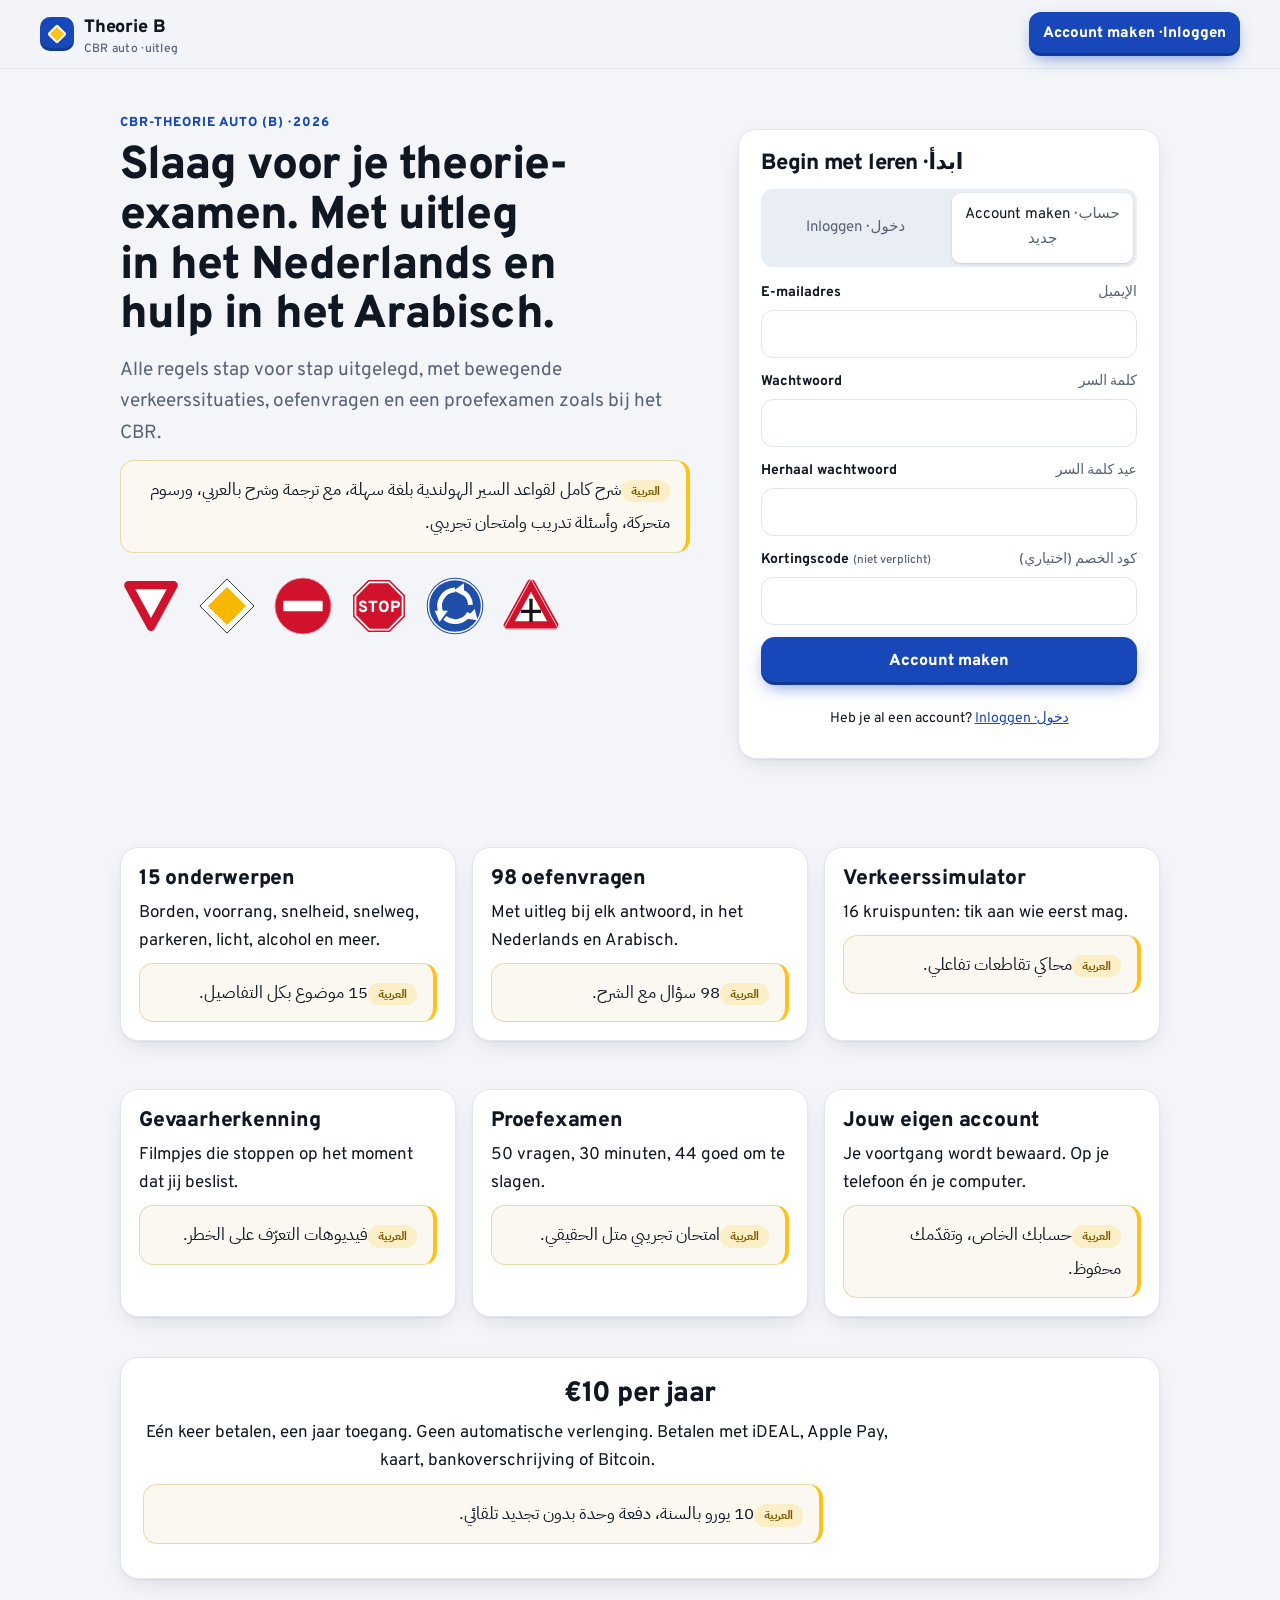
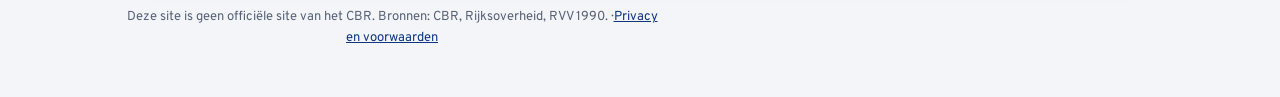
==== commit c397249b: "Landing: open on sign-up with the discount code field, clearer switch to login Co-Authored-By: Claud" ====
--- a/index.html
+++ b/index.html
@@ -13,7 +13,7 @@
 
 </head>
 <body class="landing">
-<header class="lp-top"><a class="brand" href="/"><i><b></b></i><span>Theorie B<small>CBR auto · uitleg</small></span></a><a class="btn ghost sm" href="#login">Inloggen</a></header>
+<header class="lp-top"><a class="brand" href="/"><i><b></b></i><span>Theorie B<small>CBR auto · uitleg</small></span></a><a class="btn sm" href="#login">Account maken · Inloggen</a></header>
 <main class="lp">
  <section class="lp-hero">
   <div>
--- a/assets/app.css
+++ b/assets/app.css
@@ -612,3 +612,24 @@
 .top .tbtn{width:auto;min-width:42px;padding:0 12px;display:inline-flex;align-items:center;justify-content:center;gap:8px}
 @media(max-width:820px){.top .tbtn .lbl{display:none}.top .tbtn{padding:0;width:42px}}
 .brand span{white-space:nowrap}
+/* Beheer */
+.adm .lp{max-width:1200px}
+.adtabs{grid-template-columns:repeat(4,1fr);max-width:760px}
+.adtabs [lang=ar]{display:block;font-size:12px;font-weight:500}
+.kpis{display:grid;grid-template-columns:repeat(4,1fr);gap:14px}
+.kpi{padding:18px}.kpi span{display:block;color:var(--soft);font-size:14px}.kpi i{font-style:normal;display:block;font-size:12px}.kpi b{font-size:30px}
+.adform{padding:18px;margin:14px 0}.adform h3{margin:0 0 12px}
+.adform .grid{display:grid;grid-template-columns:repeat(3,1fr);gap:12px}
+.adform label{display:grid;gap:6px;font-weight:700;font-size:14px}.adform .wide{grid-column:1/-1}
+.adform input,.adform select,#ufind input{font:500 15px inherit;padding:10px 12px;border-radius:10px;border:1.5px solid var(--line);background:var(--card);color:var(--ink);min-height:44px}
+.adm .row{display:flex;gap:10px;justify-content:flex-end;margin-top:12px;flex-wrap:wrap}
+#ufind{justify-content:flex-start}#ufind input{flex:1;max-width:360px}
+.tablewrap{overflow-x:auto;border:1px solid var(--line);border-radius:14px;background:var(--card)}
+.adt{width:100%;border-collapse:collapse;font-size:14px}
+.adt th,.adt td{padding:10px 12px;text-align:left;border-bottom:1px solid var(--line);white-space:nowrap}
+.adt th{background:var(--bg2);font-size:13px}
+.okt{color:var(--ok)}.not{color:var(--soft)}
+@media(max-width:760px){.kpis{grid-template-columns:1fr 1fr}.adform .grid{grid-template-columns:1fr}}
+.switch{margin:4px 0 0;text-align:center;font-size:14px}
+.linkbtn.big{font-size:15px;font-weight:800}
+.atabs button{font-size:15px}
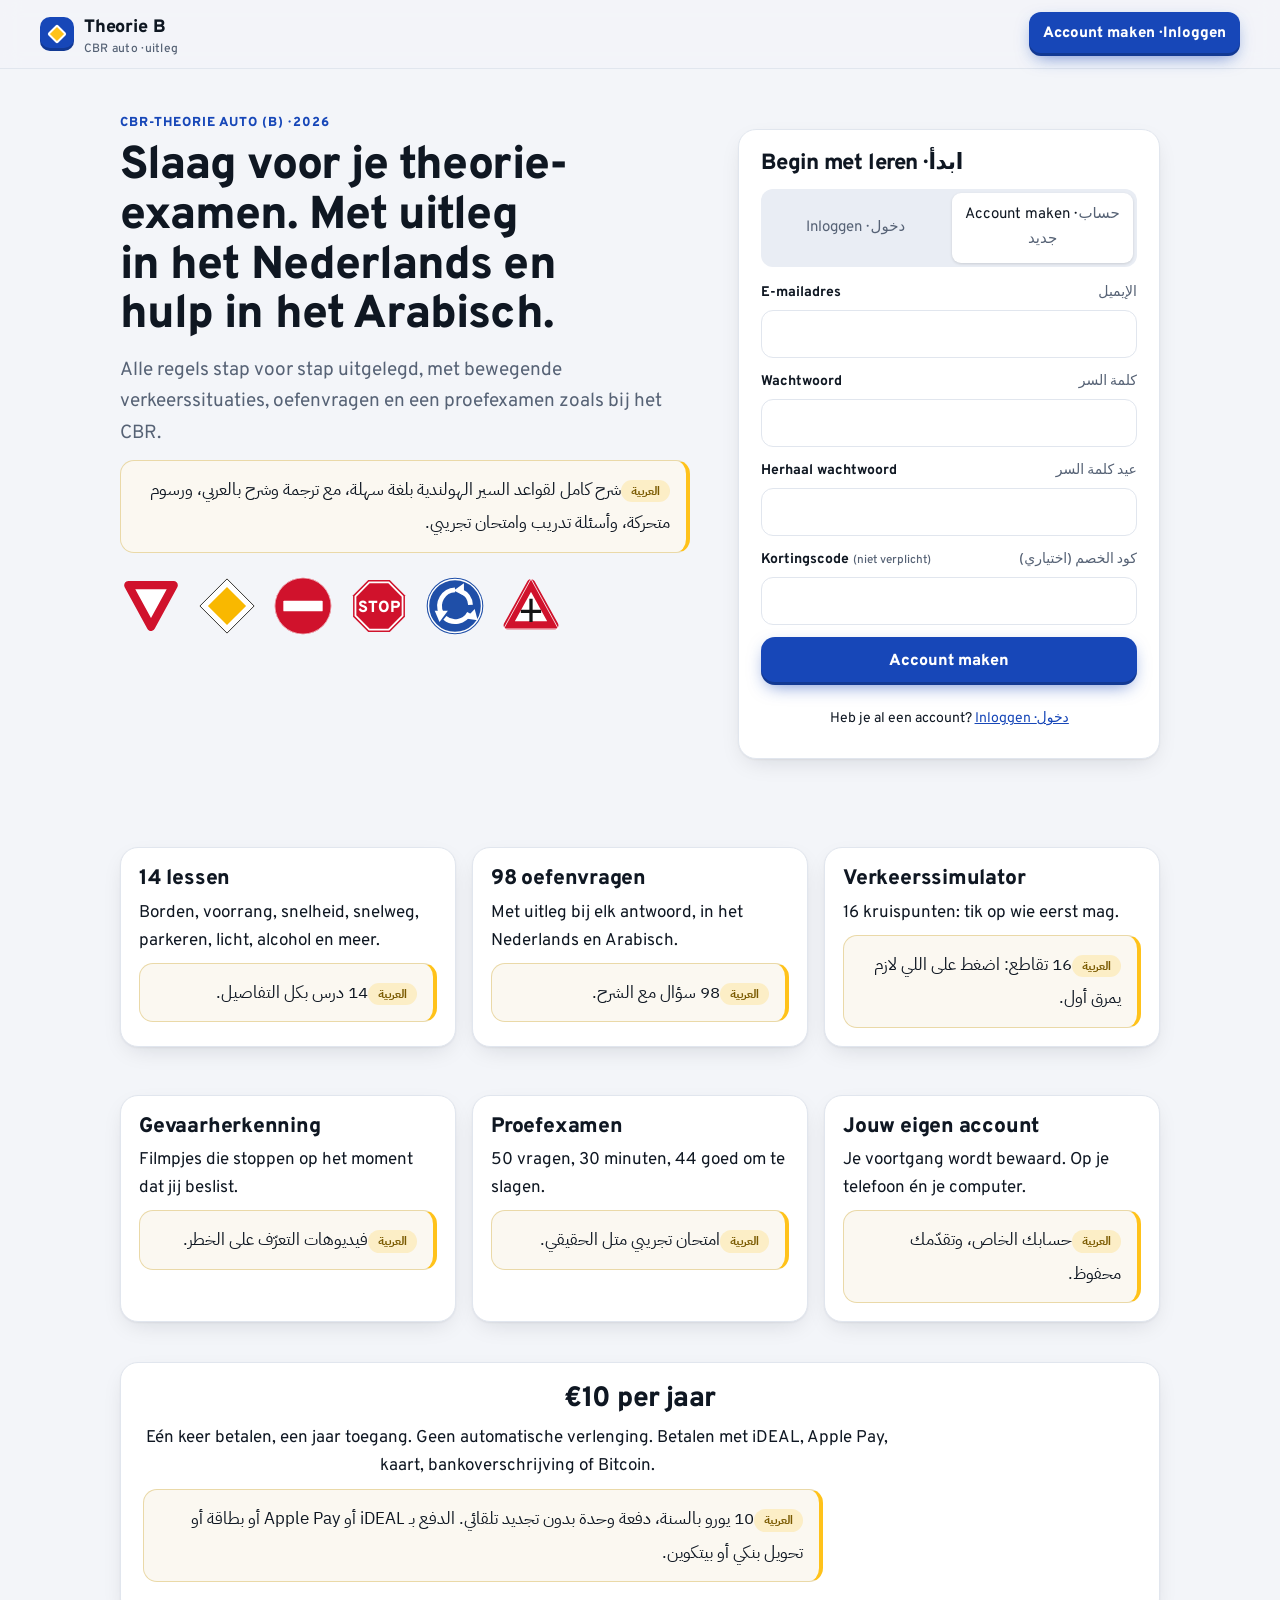
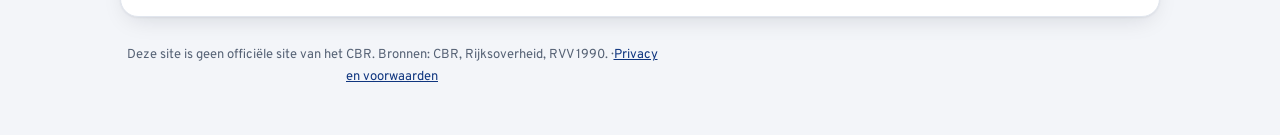
==== commit 1f49b29d: "Review round 2: Arabic answer options, 10 new questions, fact fixes (overweg, remweg, bushalte), adm" ====
--- a/index.html
+++ b/index.html
@@ -23,17 +23,17 @@
    <p class="ar" lang="ar" dir="rtl">شرح كامل لقواعد السير الهولندية بلغة سهلة، مع ترجمة وشرح بالعربي، ورسوم متحركة، وأسئلة تدريب وامتحان تجريبي.</p>
    <div class="lp-signs" id="lpSigns" aria-hidden="true"></div>
   </div>
-  <div class="lp-auth card" id="login"><h2>Begin met leren <span lang="ar">· ابدأ</span></h2><div id="authbox"><p class="amsg">Even geduld…</p></div></div>
+  <div class="lp-auth card" id="login"><h2>Begin met leren · <span lang="ar" dir="rtl">ابدأ</span></h2><div id="authbox"><p class="amsg">Even geduld…</p></div></div>
  </section>
  <section class="lp-feat">
-  <div class="card"><h3>15 onderwerpen</h3><p>Borden, voorrang, snelheid, snelweg, parkeren, licht, alcohol en meer.</p><p class="ar" lang="ar" dir="rtl">15 موضوع بكل التفاصيل.</p></div>
+  <div class="card"><h3>14 lessen</h3><p>Borden, voorrang, snelheid, snelweg, parkeren, licht, alcohol en meer.</p><p class="ar" lang="ar" dir="rtl">14 درس بكل التفاصيل.</p></div>
   <div class="card"><h3>98 oefenvragen</h3><p>Met uitleg bij elk antwoord, in het Nederlands en Arabisch.</p><p class="ar" lang="ar" dir="rtl">98 سؤال مع الشرح.</p></div>
-  <div class="card"><h3>Verkeerssimulator</h3><p>16 kruispunten: tik aan wie eerst mag.</p><p class="ar" lang="ar" dir="rtl">محاكي تقاطعات تفاعلي.</p></div>
+  <div class="card"><h3>Verkeerssimulator</h3><p>16 kruispunten: tik op wie eerst mag.</p><p class="ar" lang="ar" dir="rtl">16 تقاطع: اضغط على اللي لازم يمرق أول.</p></div>
   <div class="card"><h3>Gevaarherkenning</h3><p>Filmpjes die stoppen op het moment dat jij beslist.</p><p class="ar" lang="ar" dir="rtl">فيديوهات التعرّف على الخطر.</p></div>
   <div class="card"><h3>Proefexamen</h3><p>50 vragen, 30 minuten, 44 goed om te slagen.</p><p class="ar" lang="ar" dir="rtl">امتحان تجريبي متل الحقيقي.</p></div>
   <div class="card"><h3>Jouw eigen account</h3><p>Je voortgang wordt bewaard. Op je telefoon én je computer.</p><p class="ar" lang="ar" dir="rtl">حسابك الخاص، وتقدّمك محفوظ.</p></div>
  </section>
- <section class="lp-price card"><h2>€10 per jaar</h2><p>Eén keer betalen, een jaar toegang. Geen automatische verlenging. Betalen met iDEAL, Apple Pay, kaart, bankoverschrijving of Bitcoin.</p><p class="ar" lang="ar" dir="rtl">10 يورو بالسنة، دفعة وحدة بدون تجديد تلقائي.</p></section>
+ <section class="lp-price card"><h2>€10 per jaar</h2><p>Eén keer betalen, een jaar toegang. Geen automatische verlenging. Betalen met iDEAL, Apple Pay, kaart, bankoverschrijving of Bitcoin.</p><p class="ar" lang="ar" dir="rtl">10 يورو بالسنة، دفعة وحدة بدون تجديد تلقائي. الدفع بـ iDEAL أو Apple Pay أو بطاقة أو تحويل بنكي أو بيتكوين.</p></section>
  <footer class="lp-foot"><p>Deze site is geen officiële site van het CBR. Bronnen: CBR, Rijksoverheid, RVV 1990. · <a href="privacy.html">Privacy en voorwaarden</a></p></footer>
 </main>
 <script src="assets/config.js"></script>
--- a/assets/app.css
+++ b/assets/app.css
@@ -538,7 +538,7 @@
 .skip{position:absolute;left:-9999px;top:8px;z-index:100;background:var(--brand);color:#fff;padding:10px 16px;border-radius:10px;font-weight:800}
 .skip:focus{left:12px}
 .haz .hopts{margin-top:12px}
-.stage.frozen::after{content:"⏸ Wat doe je?";position:absolute;left:50%;top:12px;transform:translateX(-50%);background:#0b111acc;color:#fff;font:800 14px/1 Overpass,Arial,sans-serif;padding:8px 14px;border-radius:999px}
+.stage.frozen::before{content:"⏸ Wat doe je? · شو بتعمل؟";white-space:nowrap;font-size:13px!important;position:absolute;z-index:4;pointer-events:none;right:auto;bottom:auto;left:50%;top:12px;transform:translateX(-50%);background:#0b111acc;color:#fff;font:800 14px/1 Overpass,Arial,sans-serif;padding:8px 14px;border-radius:999px}
 .stage{position:relative}
 [dir=rtl]{unicode-bidi:isolate}
 @media(max-width:640px){.toast{bottom:max(84px,env(safe-area-inset-bottom))}}
@@ -633,3 +633,35 @@
 .switch{margin:4px 0 0;text-align:center;font-size:14px}
 .linkbtn.big{font-size:15px;font-weight:800}
 .atabs button{font-size:15px}
+/* ===== Echte 3D-weergave ===== */
+.stage{position:relative}
+.r3wrap{position:absolute;inset:0;z-index:1;border-radius:inherit;overflow:hidden;background:#cfe3f2}
+.r3wrap canvas{display:block;width:100%!important;height:100%!important;cursor:grab}
+.r3wrap canvas:active{cursor:grabbing}
+.stage.r3d.r3ready .tilt3d{visibility:hidden}
+.stage.r3d .tilt3d{transform:none!important;filter:none!important}
+.stage.r3d:not(.r3ready)::before{content:"3D laden…";position:absolute;inset:auto 0 50% 0;text-align:center;z-index:2;color:#fff;font:800 14px Overpass,Arial,sans-serif;text-shadow:0 1px 4px #0008}
+.r3badge{position:absolute;left:0;top:0;z-index:2;width:30px;height:30px;border-radius:50%;display:grid;place-items:center;background:#c2410c;color:#fff;border:3px solid #fff;font:800 15px Overpass,Arial,sans-serif;box-shadow:0 4px 10px #0005;pointer-events:none}
+.r3badge[hidden]{display:none}
+.r3home{position:absolute;left:10px;top:10px;z-index:3;width:36px;height:36px;border-radius:10px;border:1px solid #ffffff55;background:#0b111aa8;color:#fff;font-size:18px;cursor:pointer;backdrop-filter:blur(6px)}
+.r3hint{position:absolute;left:50%;bottom:12px;transform:translateX(-50%);z-index:2;background:#0b111acc;color:#fff;font:700 12.5px Overpass,Arial,sans-serif;padding:6px 12px;border-radius:999px;pointer-events:none;transition:opacity .6s}
+.r3hint.gone{opacity:0}
+.b3d{z-index:4}
+.stage .flashbad{z-index:2}
+/* watermark "said" on every scene (2D and 3D) */
+.stage::after{content:"said";position:absolute;right:12px;bottom:10px;z-index:3;font:800 italic 22px/1 Overpass,Arial,sans-serif;letter-spacing:.04em;color:#ffffffb3;text-shadow:0 1px 3px #0007;pointer-events:none}
+.stage.r3d.r3ready::after{display:none}
+.wm{position:absolute;right:12px;bottom:10px;z-index:3;font:800 italic 22px/1 Overpass,Arial,sans-serif;letter-spacing:.04em;color:#ffffffc4;text-shadow:0 1px 3px #0008;pointer-events:none}
+.vset h3{margin-top:0}
+.vrow{display:grid;grid-template-columns:1fr;gap:6px;margin:12px 0;font-weight:700}
+.vrow select{font:500 15px inherit;padding:10px;border-radius:10px;border:1.5px solid var(--line);background:var(--card);color:var(--ink);min-height:44px;max-width:100%}
+.vrow .btn{justify-self:start}
+.opt .otx{display:flex;flex-direction:column;gap:2px;text-align:start}
+.opt .oar{font-size:.86em;color:var(--soft);font-weight:500;text-align:right}
+body.no-ar .opt .oar{display:none}
+.amsg .amar{display:block;margin-top:4px;font-size:.92em}
+.adm .chip.warn{border-color:#d97706;color:#b45309}
+.adm td.acts{display:flex;gap:6px;flex-wrap:wrap;min-width:260px}
+.adm .scrollhint{display:none;font-size:.85rem;color:var(--soft);margin:8px 0 4px}
+@media (max-width:700px){.adm .adtabs{display:grid;grid-template-columns:1fr 1fr;gap:6px}.adm .adtabs button{width:100%}.adm .scrollhint{display:block}}
+.agree{display:flex;gap:10px;align-items:flex-start;font-size:.9rem;margin:10px 0;text-align:start}.agree input{width:20px;height:20px;flex:none;margin-top:2px}.agree span[lang=ar]{display:block}
